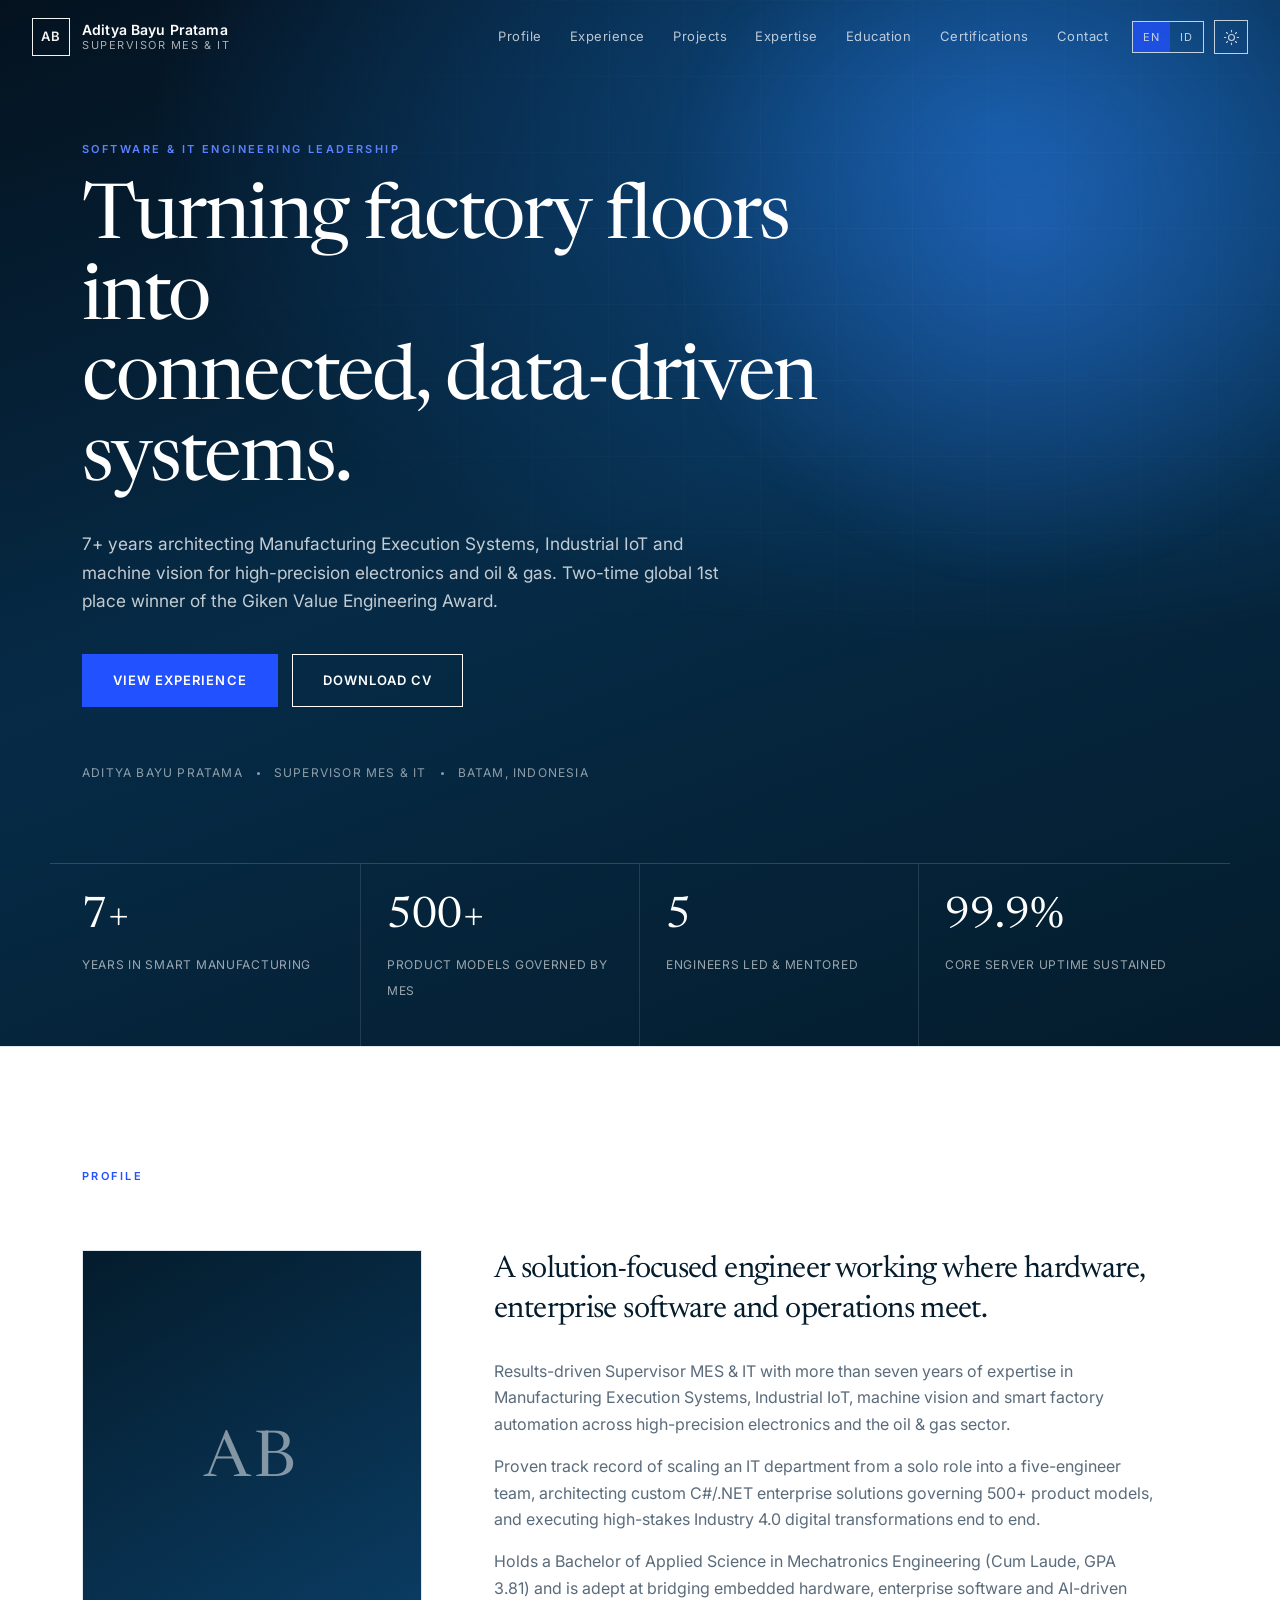
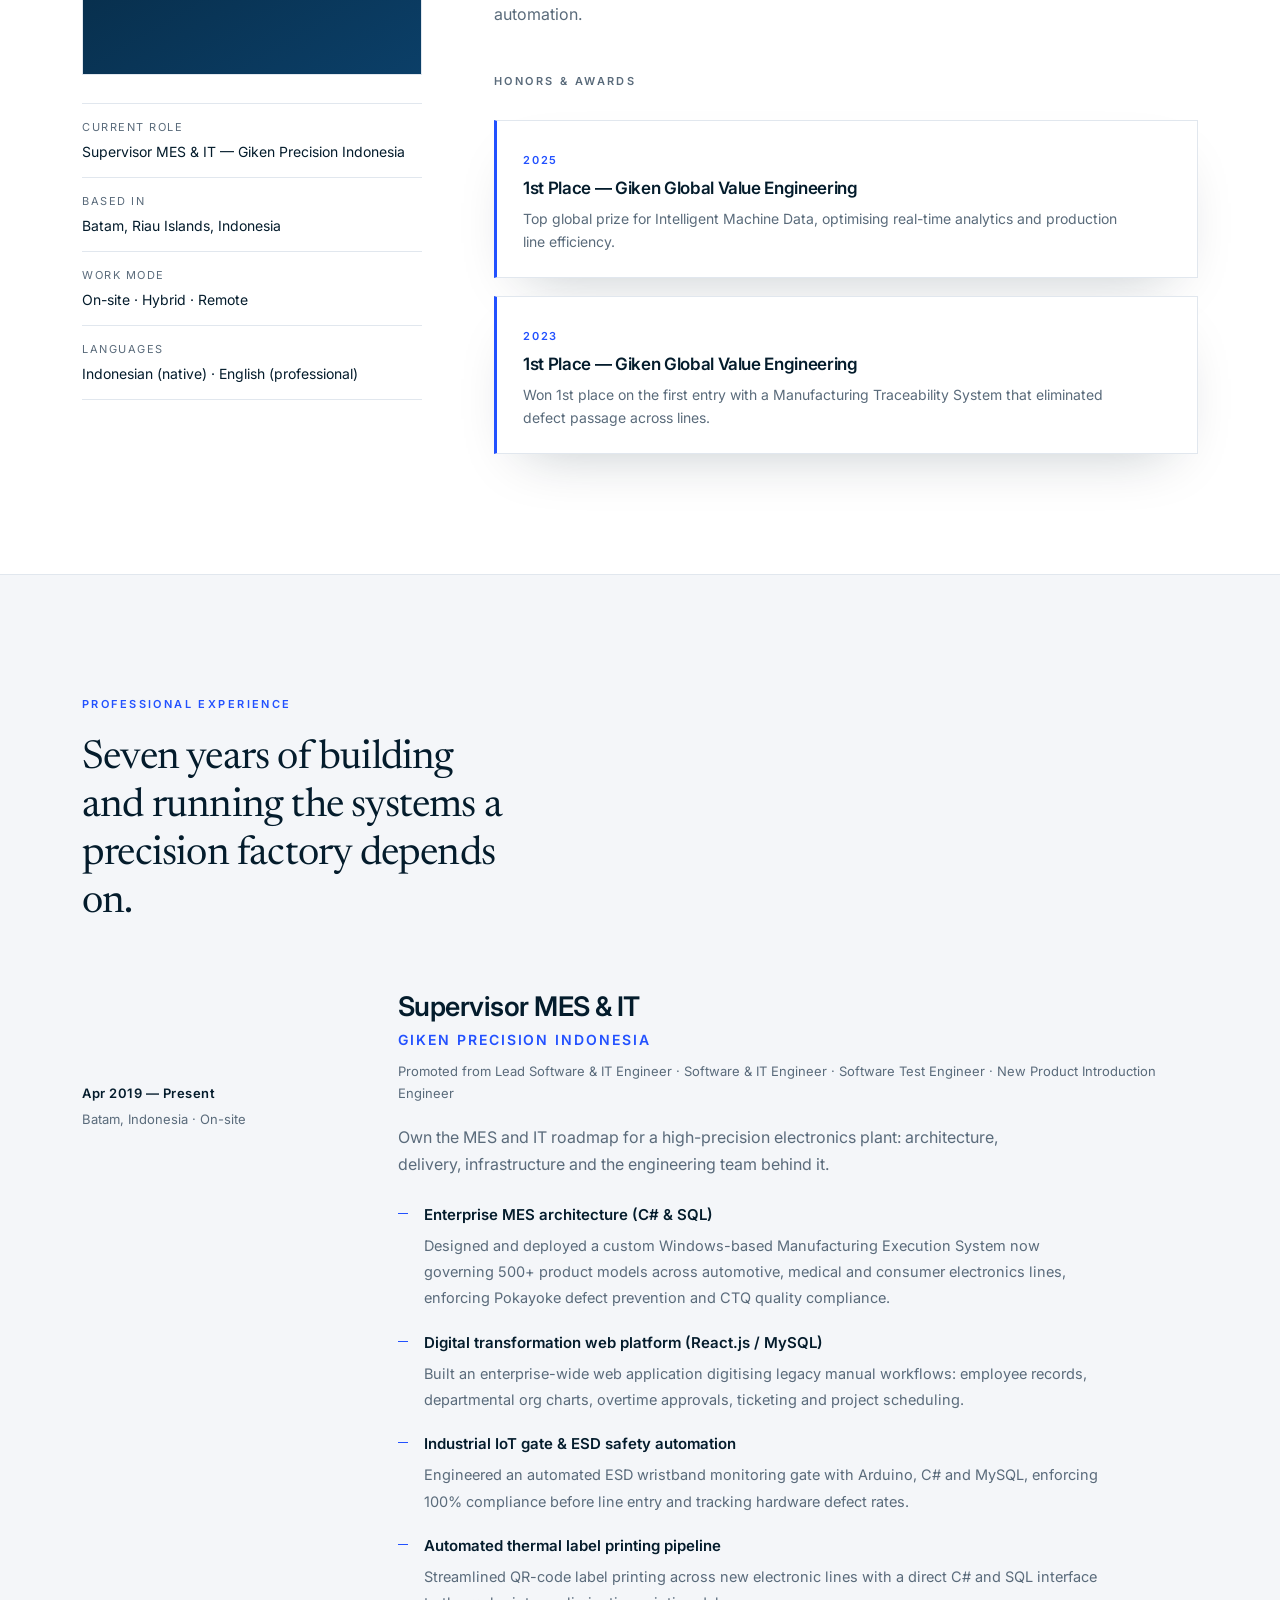
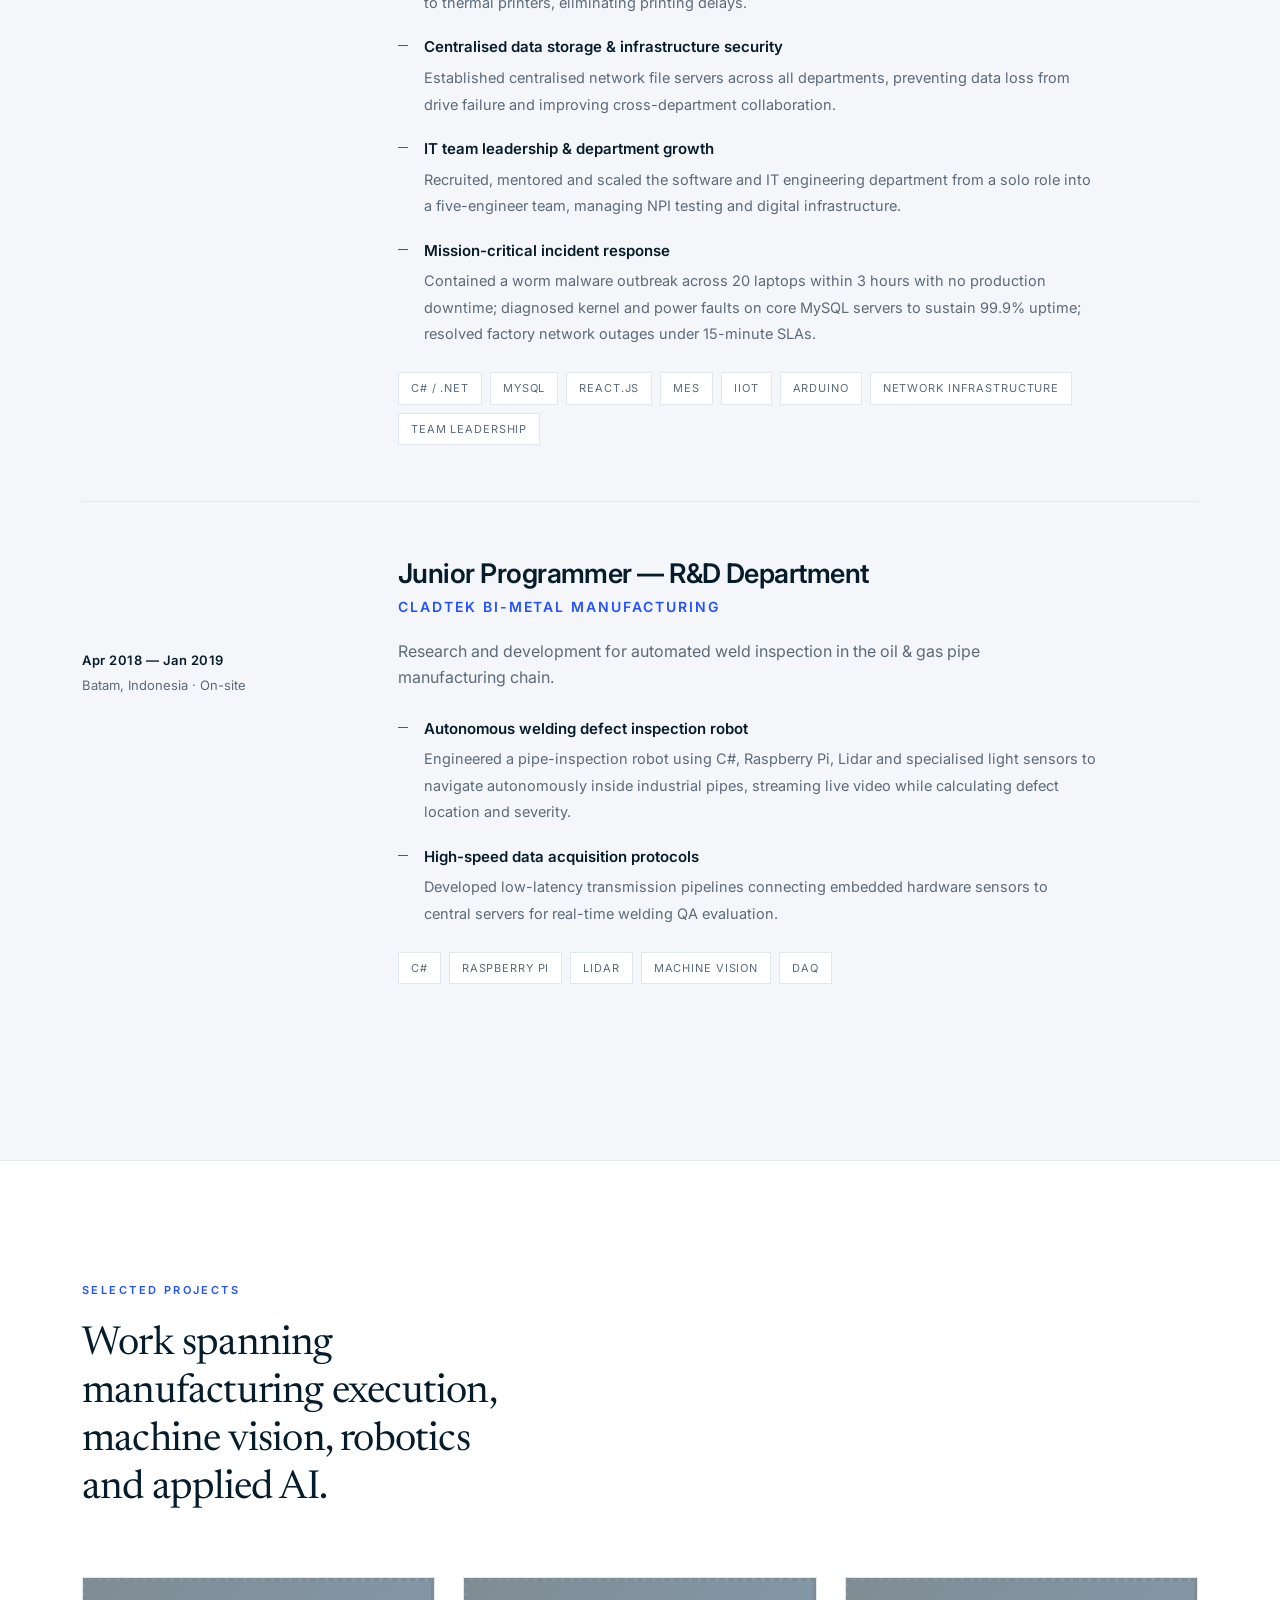
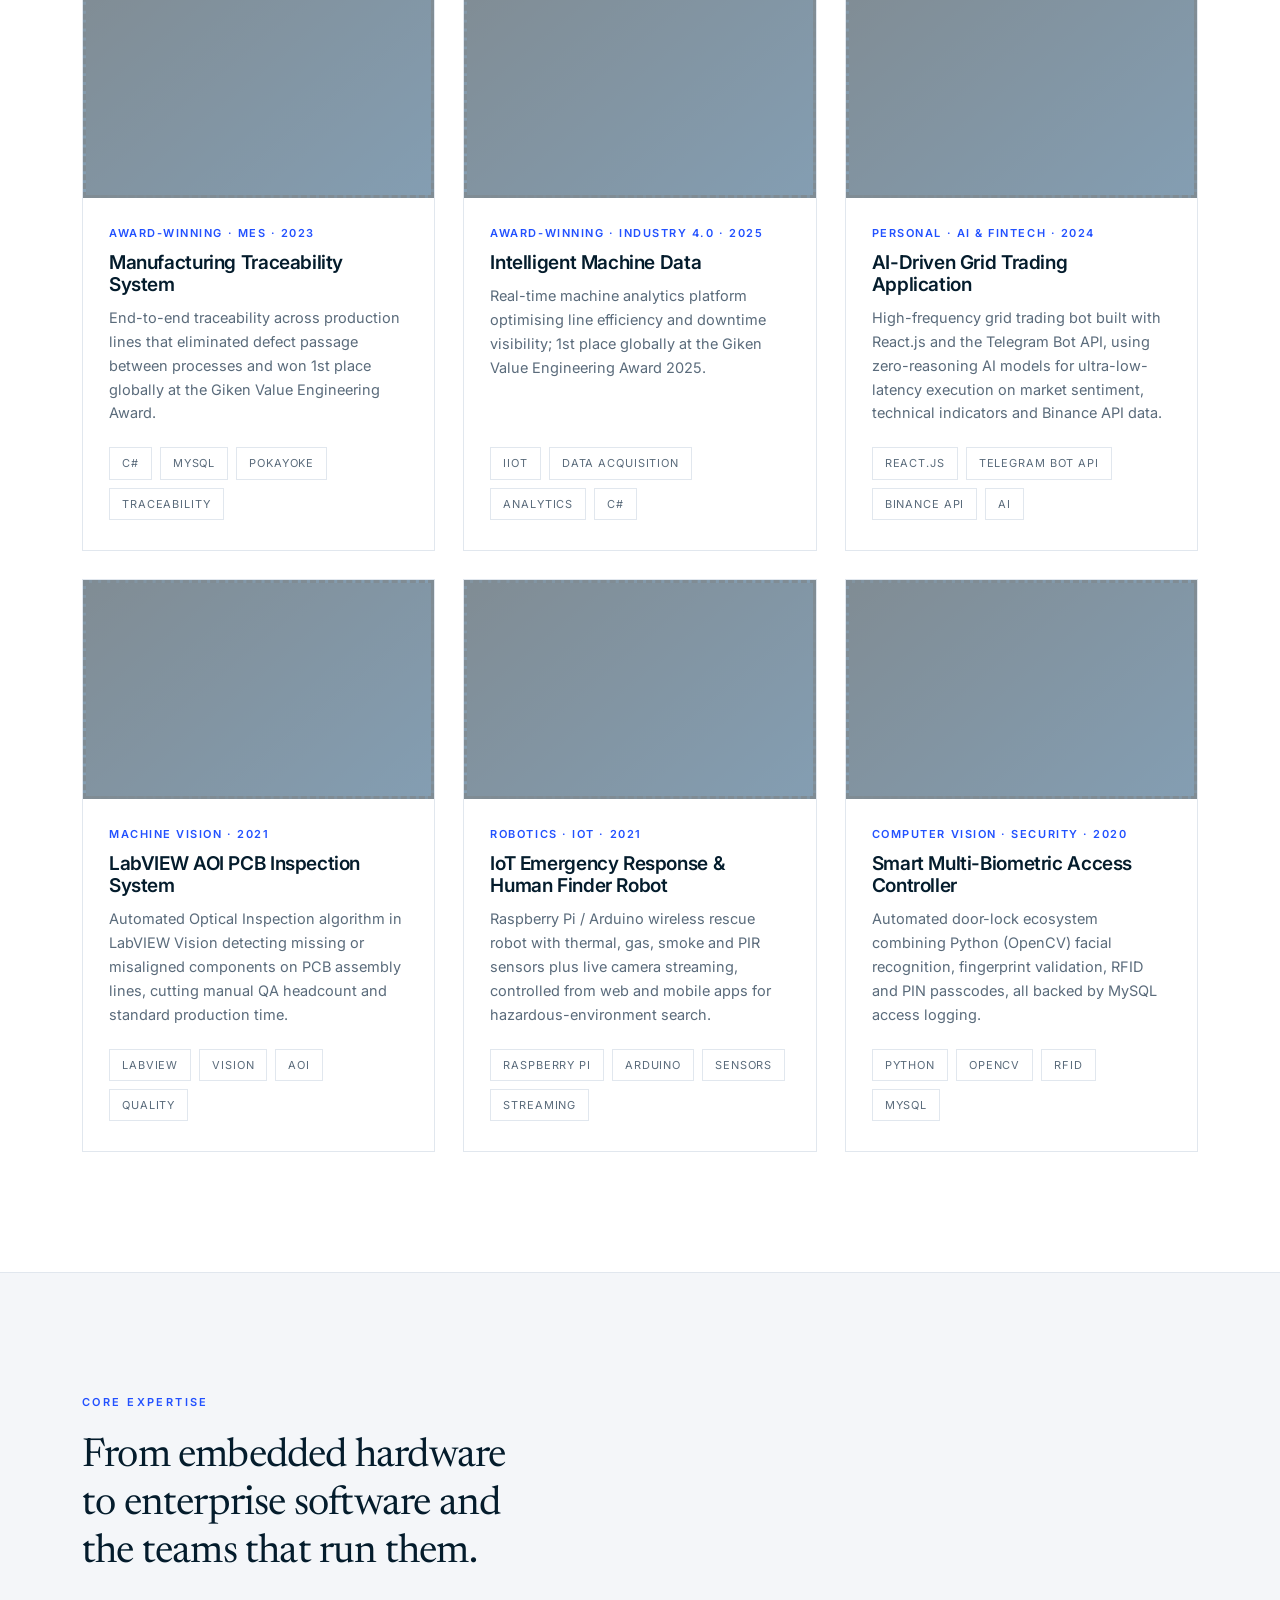
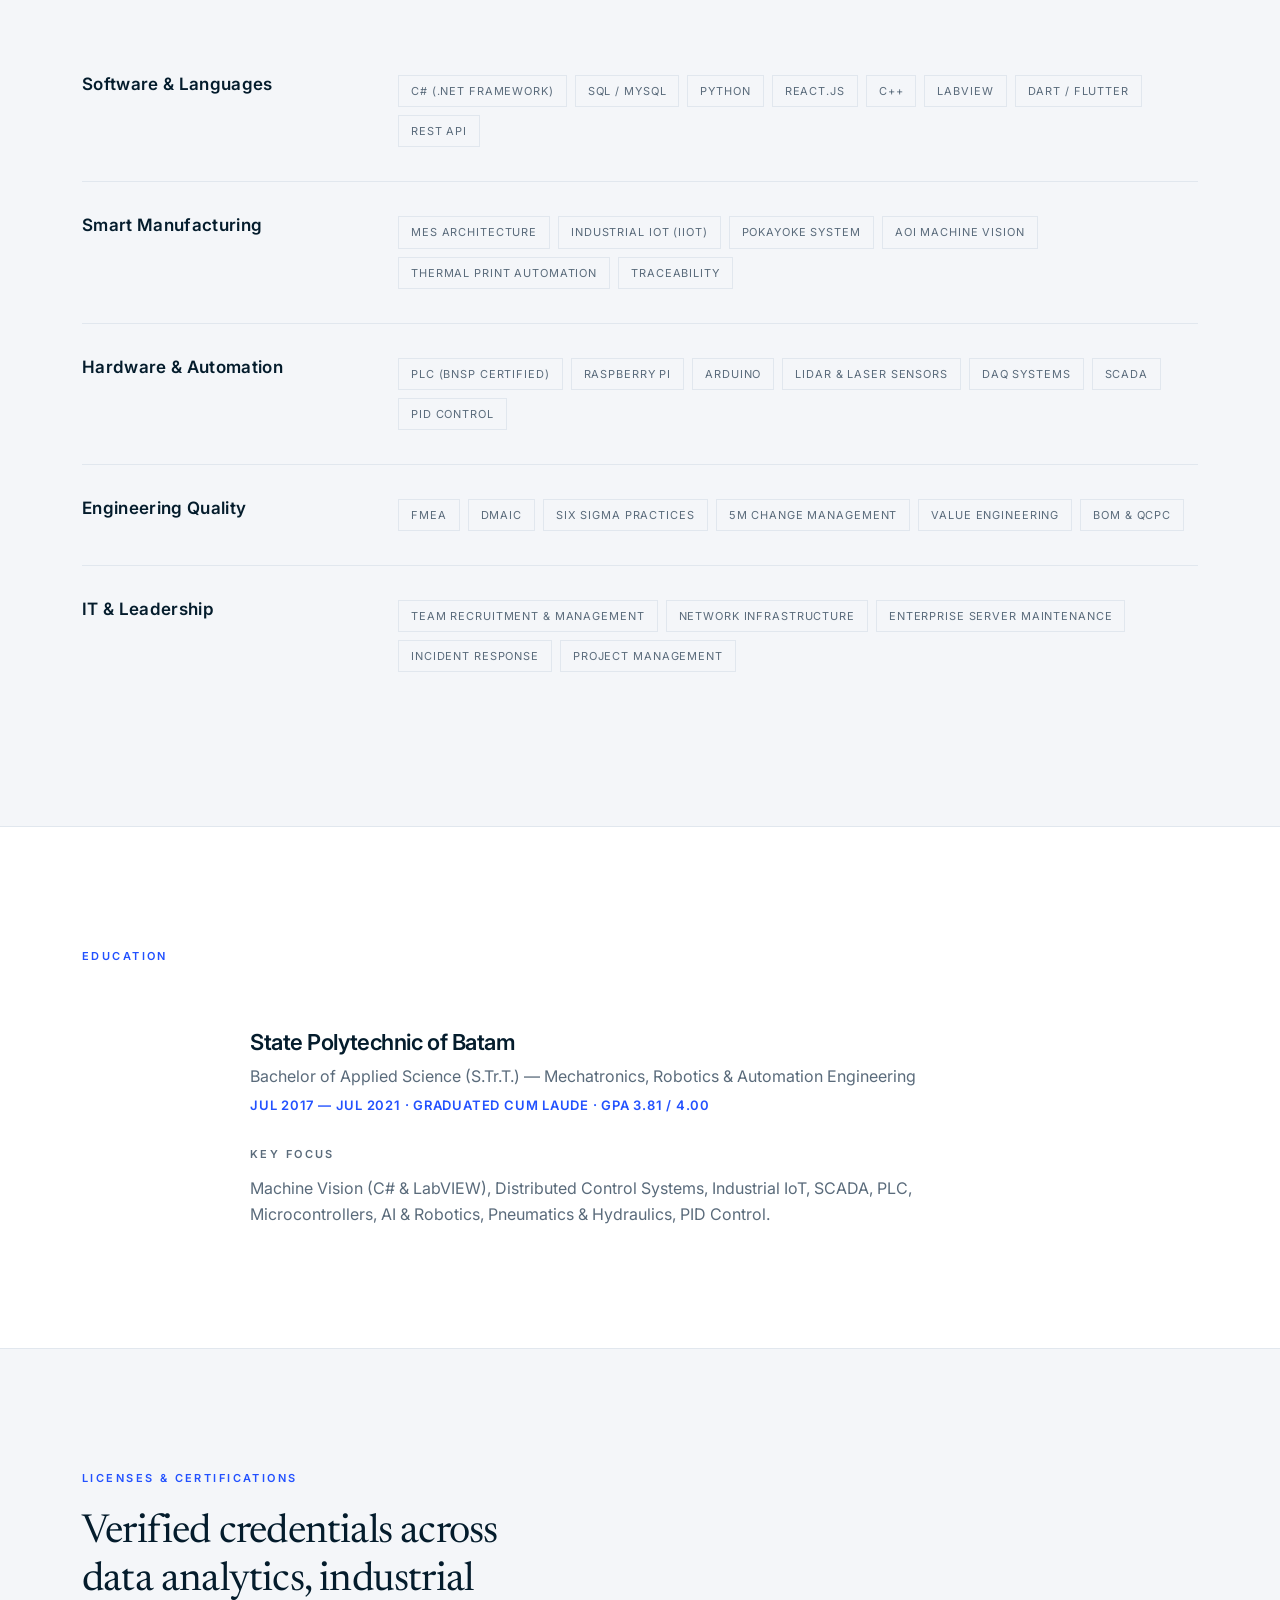
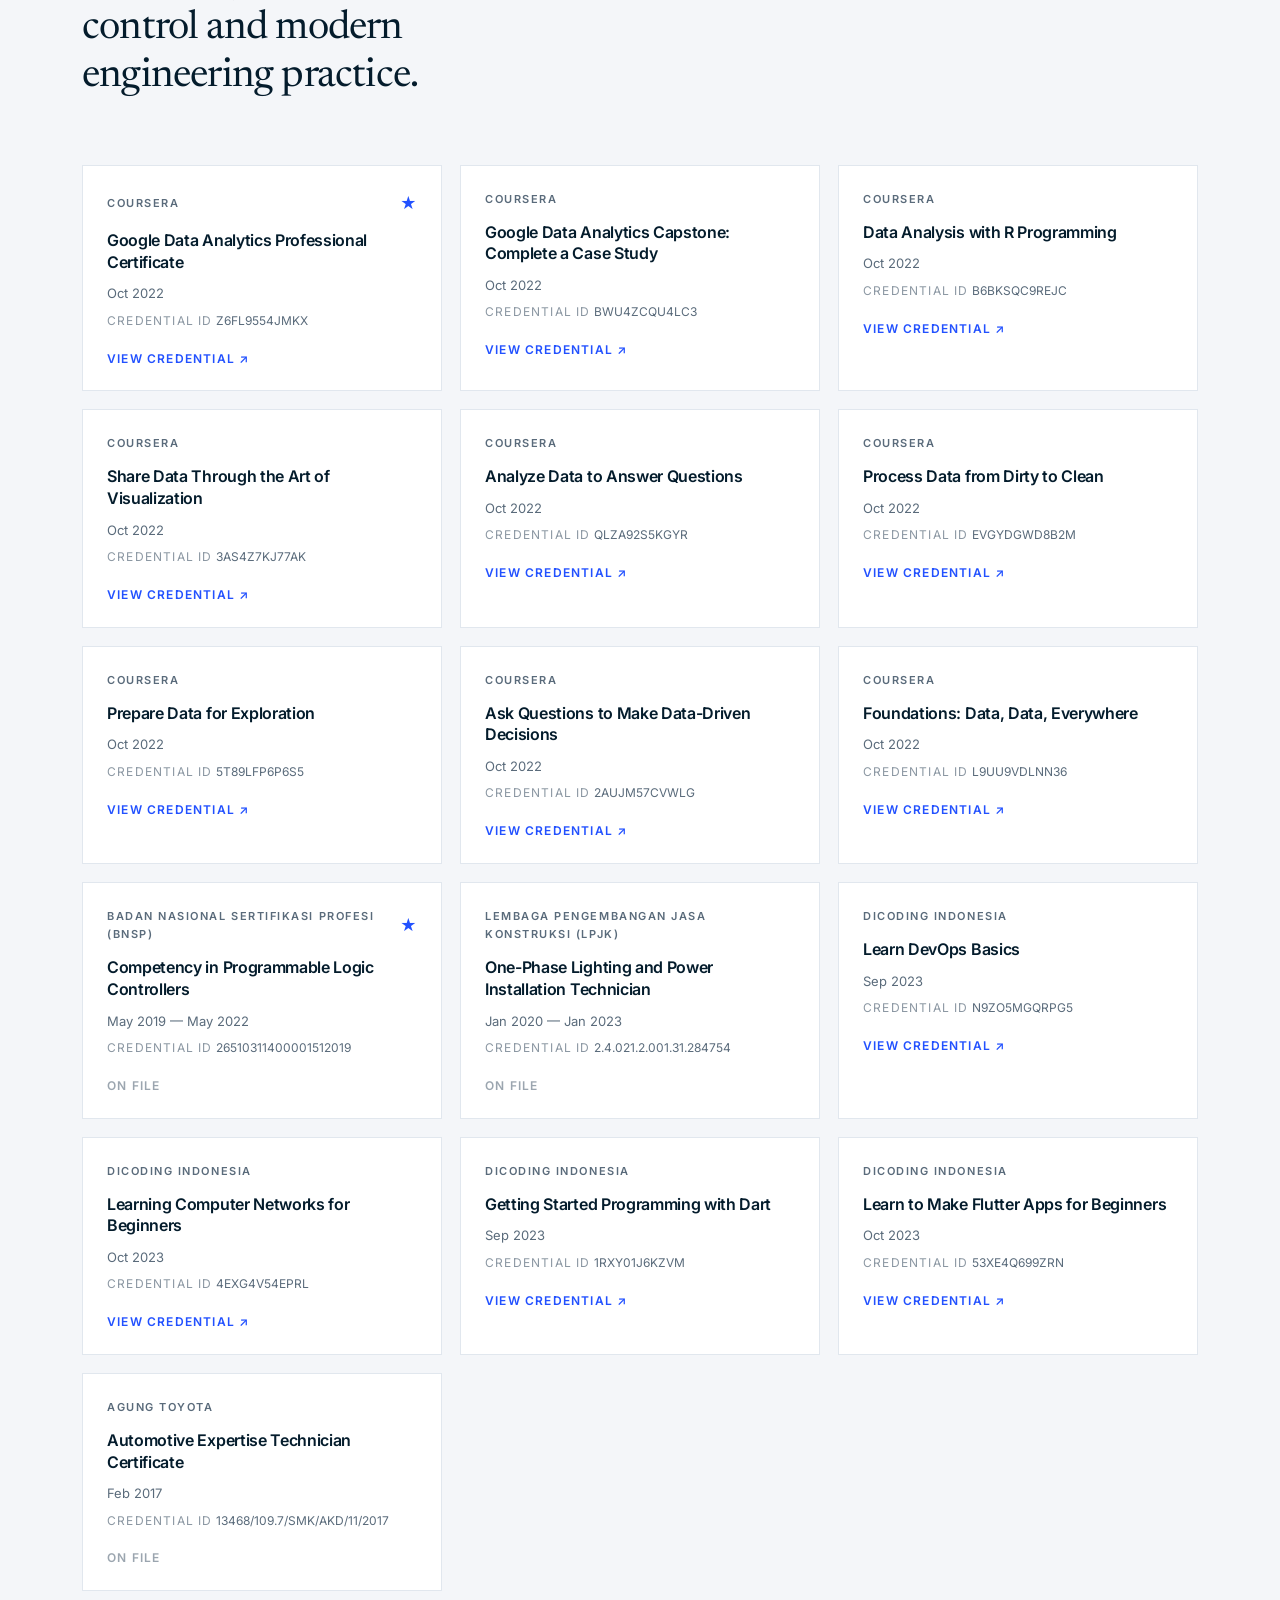
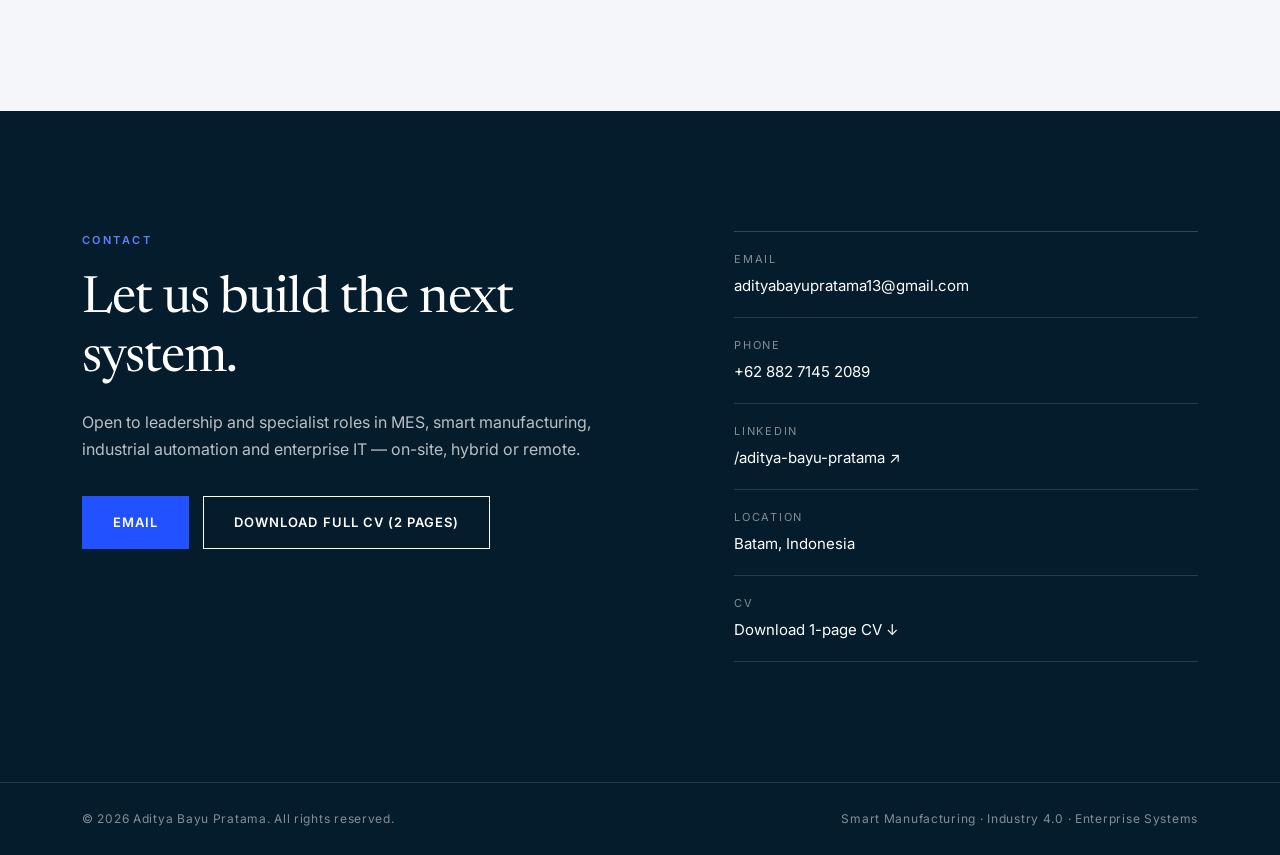
==== index.html @ 2b1ed3be "Add bilingual CV website Static site (no build step): index.html + styles.css + app.js, with all con" ====
<!doctype html>
<html lang="en" data-theme="light">
<head>
<meta charset="utf-8">
<meta name="viewport" content="width=device-width,initial-scale=1">
<title>Aditya Bayu Pratama — Supervisor MES &amp; IT</title>
<meta name="description" content="Aditya Bayu Pratama — Supervisor MES &amp; IT. Manufacturing Execution Systems, Industrial IoT, machine vision and smart factory automation. Batam, Indonesia.">
<meta property="og:title" content="Aditya Bayu Pratama — Supervisor MES &amp; IT">
<meta property="og:description" content="7+ years architecting MES, Industrial IoT and machine vision for high-precision manufacturing.">
<meta property="og:type" content="profile">
<link rel="preconnect" href="https://fonts.googleapis.com">
<link rel="preconnect" href="https://fonts.gstatic.com" crossorigin>
<link href="https://fonts.googleapis.com/css2?family=Inter:wght@400;500;600&family=Newsreader:opsz,wght@6..72,300;6..72,400&display=swap" rel="stylesheet">
<link rel="stylesheet" href="styles.css">
<script>
  // set theme before paint: saved choice, else OS preference
  document.documentElement.dataset.theme =
    localStorage.getItem("cv-theme") ||
    (matchMedia("(prefers-color-scheme: dark)").matches ? "dark" : "light");
</script>
</head>
<body>
  <header id="header"></header>
  <main id="main"></main>
  <script src="data.js"></script>
  <script src="app.js"></script>
</body>
</html>
---- styles.css ----
/* ============ tokens ============ */
:root{
  --navy:#041C2C;
  --navy-2:#062A42;
  --accent:#2251FF;
  --accent-soft:#5C82FF;

  --bg:#FFFFFF;
  --bg-alt:#F4F6F9;
  --surface:#FFFFFF;
  --text:#041C2C;
  --text-2:#5A6B7B;
  --line:#E1E7EE;
  --shadow:0 24px 60px -30px rgba(4,28,44,.28);
  --hero-text:#FFFFFF;

  --max:1180px;
  --sans:"Inter","Segoe UI",system-ui,-apple-system,sans-serif;
  --serif:"Newsreader",Georgia,"Times New Roman",serif;
}
:root[data-theme="dark"]{
  --bg:#04121C;
  --bg-alt:#071A28;
  --surface:#08202F;
  --text:#E8EFF5;
  --text-2:#94A8B8;
  --line:#12303F;
  --shadow:0 24px 60px -30px rgba(0,0,0,.7);
  --accent:#5C82FF;
  --accent-soft:#89A5FF;
}

*{box-sizing:border-box}
html{scroll-behavior:smooth;scroll-padding-top:84px}
body{
  margin:0;background:var(--bg);color:var(--text);
  font-family:var(--sans);font-size:16px;line-height:1.65;
  -webkit-font-smoothing:antialiased;
  transition:background .4s ease,color .4s ease;
}
img{max-width:100%;display:block}
a{color:inherit;text-decoration:none}
h1,h2,h3,h4{margin:0;font-weight:600;letter-spacing:-.02em;line-height:1.15}
p{margin:0 0 1em}
.wrap{width:100%;max-width:var(--max);margin:0 auto;padding:0 32px}

/* ============ header ============ */
#header{
  position:fixed;inset:0 0 auto 0;z-index:50;
  display:flex;align-items:center;gap:24px;
  padding:18px 32px;
  transition:background .35s ease,box-shadow .35s ease,padding .35s ease,border-color .35s;
  border-bottom:1px solid transparent;color:#fff;
}
#header.scrolled{
  background:color-mix(in srgb,var(--bg) 88%,transparent);
  backdrop-filter:blur(14px);border-bottom-color:var(--line);
  padding:12px 32px;color:var(--text);
}
.brand{display:flex;align-items:center;gap:12px;margin-right:auto}
.brand-mark{
  width:38px;height:38px;display:grid;place-items:center;flex:0 0 auto;
  border:1px solid currentColor;font-size:13px;letter-spacing:.08em;font-weight:600;opacity:.95;
}
.brand-text{display:flex;flex-direction:column;line-height:1.25}
.brand-text strong{font-size:14px;font-weight:600;letter-spacing:.01em}
.brand-text em{font-style:normal;font-size:11px;letter-spacing:.14em;text-transform:uppercase;opacity:.65}
.nav{display:flex;gap:28px}
.nav-link{
  font-size:13px;letter-spacing:.04em;opacity:.72;position:relative;padding:4px 0;
  transition:opacity .25s;
}
.nav-link:hover{opacity:1}
.nav-link::after{
  content:"";position:absolute;left:0;bottom:0;height:1px;width:0;background:currentColor;transition:width .3s ease;
}
.nav-link.active{opacity:1}
.nav-link.active::after{width:100%}
.header-actions{display:flex;align-items:center;gap:10px}
.lang-switch{display:flex;border:1px solid currentColor;opacity:.75}
.lang-switch button{
  background:none;border:0;color:inherit;font:inherit;font-size:11px;letter-spacing:.08em;
  padding:6px 10px;cursor:pointer;transition:background .25s,color .25s;
}
.lang-switch button.on{background:var(--accent);color:#fff}
.icon-btn{
  width:34px;height:34px;display:grid;place-items:center;cursor:pointer;
  background:none;border:1px solid currentColor;color:inherit;opacity:.75;transition:opacity .25s;
}
.icon-btn:hover{opacity:1}
.icon-btn svg{width:17px;height:17px;fill:none}
.i-moon{display:none}
:root[data-theme="dark"] .i-sun{display:none}
:root[data-theme="dark"] .i-moon{display:block}
.menu-btn{display:none}

/* ============ hero ============ */
.hero{position:relative;min-height:100svh;display:flex;flex-direction:column;justify-content:center;
  padding:140px 0 0;color:var(--hero-text);overflow:hidden}
.hero-bg{position:absolute;inset:0;background:
  radial-gradient(120% 90% at 78% 12%,#0E4C87 0%,rgba(14,76,135,0) 55%),
  linear-gradient(160deg,#04121F 0%,#062B47 48%,#041C2C 100%);}
.hero-grid{
  position:absolute;inset:0;opacity:.22;
  background-image:linear-gradient(rgba(255,255,255,.14) 1px,transparent 1px),
                   linear-gradient(90deg,rgba(255,255,255,.14) 1px,transparent 1px);
  background-size:76px 76px;
  mask-image:radial-gradient(80% 65% at 70% 25%,#000 0%,transparent 75%);
}
.hero-glow{
  position:absolute;right:-12%;top:-18%;width:820px;height:820px;border-radius:50%;
  background:radial-gradient(circle,rgba(52,130,246,.42) 0%,rgba(52,130,246,0) 62%);filter:blur(10px);
}
.hero-inner{position:relative;z-index:1}
.kicker{
  font-size:11px;letter-spacing:.22em;text-transform:uppercase;color:var(--accent);
  margin:0 0 22px;font-weight:600;
}
.kicker.light{color:var(--accent-soft)}
.kicker.sm{margin:28px 0 12px;color:var(--text-2)}
.hero-title{
  font-family:var(--serif);font-weight:400;letter-spacing:-.025em;
  font-size:clamp(38px,6.2vw,76px);line-height:1.06;max-width:16ch;margin:0 0 28px;
}
.hero-intro{max-width:60ch;font-size:clamp(15px,1.35vw,18px);color:rgba(255,255,255,.76);margin-bottom:38px}
.hero-cta{display:flex;flex-wrap:wrap;gap:14px}
.btn{
  display:inline-flex;align-items:center;gap:10px;padding:15px 30px;
  font-size:13px;letter-spacing:.08em;text-transform:uppercase;font-weight:600;
  border:1px solid transparent;transition:transform .25s ease,background .25s,color .25s,border-color .25s;
}
.btn:hover{transform:translateY(-2px)}
.btn-primary{background:var(--accent);color:#fff}
.btn-primary:hover{background:#173FD6}
.btn-ghost{border-color:currentColor;color:inherit}
.btn-ghost:hover{background:currentColor;color:var(--navy)}
.hero-meta{
  display:flex;align-items:center;gap:14px;flex-wrap:wrap;
  margin-top:56px;font-size:12px;letter-spacing:.1em;text-transform:uppercase;color:rgba(255,255,255,.55);
}
.dot{width:3px;height:3px;background:currentColor;border-radius:50%;display:inline-block}
.metrics{
  position:relative;z-index:1;display:grid;grid-template-columns:repeat(4,1fr);
  border-top:1px solid rgba(255,255,255,.16);margin-top:80px;
}
.metric{padding:32px 26px 44px;border-right:1px solid rgba(255,255,255,.12)}
.metric:first-child{padding-left:0}
.metric:last-child{border-right:0}
.metric-val{display:block;font-family:var(--serif);font-size:clamp(30px,3.4vw,44px);line-height:1;margin-bottom:10px}
.metric-lab{font-size:12px;letter-spacing:.06em;color:rgba(255,255,255,.6);text-transform:uppercase}

/* ============ sections ============ */
.section{padding:120px 0;border-top:1px solid var(--line)}
.section.alt{background:var(--bg-alt)}
.section-head{margin-bottom:64px;max-width:44ch}
.section-title{
  font-family:var(--serif);font-weight:400;font-size:clamp(26px,3.2vw,40px);line-height:1.2;
}
.lead{
  font-family:var(--serif);font-weight:400;font-size:clamp(22px,2.6vw,31px);line-height:1.3;margin-bottom:28px;
}

/* reveal */
.reveal{opacity:0;transform:translateY(22px);transition:opacity .8s cubic-bezier(.2,.6,.2,1),transform .8s cubic-bezier(.2,.6,.2,1)}
.reveal.in{opacity:1;transform:none}
@media (prefers-reduced-motion:reduce){.reveal{opacity:1;transform:none;transition:none}}

/* ============ profile ============ */
.profile-grid{display:grid;grid-template-columns:340px 1fr;gap:72px;align-items:start}
.photo{aspect-ratio:4/5;background:var(--bg-alt);border:1px solid var(--line);overflow:hidden}
.photo img{width:100%;height:100%;object-fit:cover;filter:grayscale(.15)}
.facts{margin:28px 0 0;padding:0;border-top:1px solid var(--line)}
.fact{padding:14px 0;border-bottom:1px solid var(--line)}
.fact dt{font-size:11px;letter-spacing:.14em;text-transform:uppercase;color:var(--text-2);margin-bottom:4px}
.fact dd{margin:0;font-size:14px}
.profile-body p{color:var(--text-2);max-width:66ch}
.awards{display:grid;gap:18px;margin-top:8px}
.award{
  position:relative;padding:24px 26px;background:var(--surface);border:1px solid var(--line);
  border-left:3px solid var(--accent);box-shadow:var(--shadow);
}
.award-year{font-size:11px;letter-spacing:.16em;color:var(--accent);font-weight:600}
.award h4{margin:8px 0 8px;font-size:17px}
.award p{margin:0;font-size:14px;color:var(--text-2)}

/* ============ experience ============ */
.exp-list{display:grid;gap:0}
.exp{display:grid;grid-template-columns:260px 1fr;gap:56px;padding:56px 0;border-top:1px solid var(--line)}
.exp:first-child{border-top:0;padding-top:0}
.logo{width:74px;height:74px;border:1px solid var(--line);background:var(--surface);display:grid;place-items:center;padding:10px;margin-bottom:18px}
.logo img{object-fit:contain;max-height:100%}
.exp-period{font-size:13px;letter-spacing:.04em;font-weight:600;margin:0 0 4px}
.exp-loc{font-size:13px;color:var(--text-2);margin:0}
.exp-main h3{font-size:clamp(20px,2.2vw,27px)}
.exp-company{margin:6px 0 0;font-size:14px;letter-spacing:.14em;text-transform:uppercase;color:var(--accent);font-weight:600}
.exp-sub{margin:10px 0 0;font-size:13px;color:var(--text-2)}
.exp-summary{margin:20px 0 26px;max-width:64ch;color:var(--text-2)}
.exp-bullets{list-style:none;margin:0;padding:0;display:grid;gap:20px}
.exp-bullets li{position:relative;padding-left:26px;max-width:70ch}
.exp-bullets li::before{
  content:"";position:absolute;left:0;top:10px;width:10px;height:1px;background:var(--accent);
}
.exp-bullets strong{display:block;font-weight:600;font-size:15px;margin-bottom:4px}
.exp-bullets span{font-size:14.5px;color:var(--text-2)}
.tags{display:flex;flex-wrap:wrap;gap:8px;margin-top:26px}
.tag{
  font-size:11px;letter-spacing:.08em;text-transform:uppercase;padding:6px 12px;
  border:1px solid var(--line);color:var(--text-2);background:var(--surface);
}
.gallery{display:grid;grid-template-columns:repeat(auto-fill,minmax(220px,1fr));gap:14px;margin-top:28px}
.gallery figure{margin:0;border:1px solid var(--line);overflow:hidden;background:var(--surface)}
.gallery img{width:100%;aspect-ratio:16/10;object-fit:cover;transition:transform .6s ease}
.gallery figure:hover img{transform:scale(1.04)}

/* ============ projects ============ */
.pgrid{display:grid;grid-template-columns:repeat(auto-fill,minmax(330px,1fr));gap:28px}
.pcard{
  position:relative;background:var(--surface);border:1px solid var(--line);display:flex;flex-direction:column;
  transition:transform .35s ease,box-shadow .35s ease,border-color .35s;
}
.pcard:hover{transform:translateY(-5px);box-shadow:var(--shadow);border-color:color-mix(in srgb,var(--accent) 40%,var(--line))}
.pcard-media{aspect-ratio:16/10;background:
  linear-gradient(140deg,var(--navy) 0%,#0B3F68 100%);overflow:hidden}
.pcard-media img{width:100%;height:100%;object-fit:cover}
.pcard-body{padding:26px 26px 30px;display:flex;flex-direction:column;flex:1}
.pcard-cat{font-size:11px;letter-spacing:.14em;text-transform:uppercase;color:var(--accent);margin:0 0 10px;font-weight:600}
.pcard h3{font-size:19px;margin-bottom:10px}
.pcard-desc{font-size:14.5px;color:var(--text-2);margin:0}
.pcard .tags{margin-top:auto;padding-top:22px}
.pcard-arrow{position:absolute;top:16px;right:18px;color:#fff;font-size:18px}

/* ============ skills ============ */
.skill-grid{display:grid;gap:0}
.skill-group{padding:34px 0;border-top:1px solid var(--line);display:grid;grid-template-columns:260px 1fr;gap:56px;align-items:start}
.skill-group:first-child{border-top:0}
.skill-group h3{font-size:17px;letter-spacing:.02em}
.skill-group .tags{margin:0}
.skill-group .tag{background:transparent}

/* ============ education ============ */
.edu{display:grid;grid-template-columns:120px 1fr;gap:48px;align-items:start}
.edu h3{font-size:22px}
.edu-degree{margin:8px 0 6px;color:var(--text-2)}
.edu-meta{font-size:13px;letter-spacing:.06em;text-transform:uppercase;color:var(--accent);font-weight:600}
.edu-focus{color:var(--text-2);max-width:70ch;margin:0}

/* ============ certifications ============ */
.cert-grid{display:grid;grid-template-columns:repeat(auto-fill,minmax(300px,1fr));gap:18px}
.cert{
  display:flex;flex-direction:column;padding:24px 24px 22px;background:var(--surface);
  border:1px solid var(--line);transition:transform .3s ease,box-shadow .3s ease,border-color .3s;
}
.cert.linked:hover{transform:translateY(-4px);box-shadow:var(--shadow);border-color:color-mix(in srgb,var(--accent) 45%,var(--line))}
.cert-top{display:flex;justify-content:space-between;align-items:center;margin-bottom:14px}
.cert-issuer{font-size:11px;letter-spacing:.14em;text-transform:uppercase;color:var(--text-2);font-weight:600}
.cert-star{color:var(--accent)}
.cert h3{font-size:16px;line-height:1.35;margin-bottom:10px}
.cert-date{font-size:13px;color:var(--text-2);margin:0 0 6px}
.cert-id{font-size:12px;color:var(--text-2);margin:0;word-break:break-all}
.cert-id span{letter-spacing:.1em;text-transform:uppercase;opacity:.7}
.cert-cta{margin:18px 0 0;font-size:12px;letter-spacing:.1em;text-transform:uppercase;font-weight:600;color:var(--accent)}
.cert:not(.linked) .cert-cta{color:var(--text-2);opacity:.6}

/* ============ contact ============ */
.contact{background:var(--navy);color:#fff;border-top:0}
:root[data-theme="dark"] .contact{background:#02101A}
.contact-grid{display:grid;grid-template-columns:1.25fr 1fr;gap:72px;align-items:start}
.contact-head{font-family:var(--serif);font-weight:400;font-size:clamp(30px,4vw,52px);margin-bottom:20px}
.contact-body{color:rgba(255,255,255,.72);max-width:52ch;margin-bottom:34px}
.contact .btn-ghost:hover{color:var(--navy);background:#fff}
.contact-list{margin:0;border-top:1px solid rgba(255,255,255,.18)}
.contact-list > div{padding:18px 0;border-bottom:1px solid rgba(255,255,255,.14)}
.contact-list dt{font-size:11px;letter-spacing:.16em;text-transform:uppercase;color:rgba(255,255,255,.5);margin-bottom:6px}
.contact-list dd{margin:0;font-size:15px}
.contact-list a:hover{color:var(--accent-soft)}
.footer{background:var(--navy);color:rgba(255,255,255,.5);padding:26px 0;border-top:1px solid rgba(255,255,255,.12)}
:root[data-theme="dark"] .footer{background:#02101A}
.footer-inner{display:flex;justify-content:space-between;gap:16px;flex-wrap:wrap;font-size:12px;letter-spacing:.06em}

/* ============ responsive ============ */
@media (max-width:960px){
  .nav{
    position:absolute;top:100%;right:0;left:0;flex-direction:column;gap:0;
    background:var(--bg);border-bottom:1px solid var(--line);padding:0 32px;
    max-height:0;overflow:hidden;transition:max-height .4s ease;color:var(--text);
  }
  .nav.open{max-height:420px;padding:12px 32px 20px}
  .nav-link{padding:12px 0;border-bottom:1px solid var(--line);opacity:1}
  .menu-btn{display:grid}
  .profile-grid,.exp,.skill-group,.contact-grid{grid-template-columns:1fr;gap:32px}
  .edu{grid-template-columns:1fr;gap:24px}
  .metrics{grid-template-columns:repeat(2,1fr)}
  .metric{padding:24px 20px 30px}
  .metric:nth-child(2n){border-right:0}
  .metric:nth-child(3){padding-left:0;border-top:1px solid rgba(255,255,255,.12)}
  .metric:nth-child(4){border-top:1px solid rgba(255,255,255,.12)}
  .section{padding:84px 0}
  .wrap{padding:0 22px}
  #header,#header.scrolled{padding:12px 22px}
  .brand-text em{display:none}
}
@media (max-width:520px){
  .metrics{grid-template-columns:1fr}
  .metric{border-right:0;border-top:1px solid rgba(255,255,255,.12);padding-left:0}
  .hero{padding-top:120px}
}
@media print{
  #header,.hero-cta,.menu-btn{display:none}
  .section{padding:24px 0;break-inside:avoid}
  .reveal{opacity:1;transform:none}
}

/* ---- missing-image states (keep the layout intact) ---- */
.img-wrap.empty{border-style:dashed;opacity:.5}
.gallery .img-wrap.empty{display:none}
.photo.empty{
  display:grid;place-items:center;opacity:1;border-style:solid;
  background:linear-gradient(150deg,var(--navy) 0%,#0B3F68 100%);
}
.photo.empty::after{
  content:attr(data-initials);font-family:var(--serif);font-size:64px;color:rgba(255,255,255,.5);letter-spacing:.06em;
}
.logo.empty{visibility:hidden}

/* ---- small screens: keep the brand on one line ---- */
.brand-text strong{white-space:nowrap}
@media (max-width:520px){ .brand-text{display:none} }
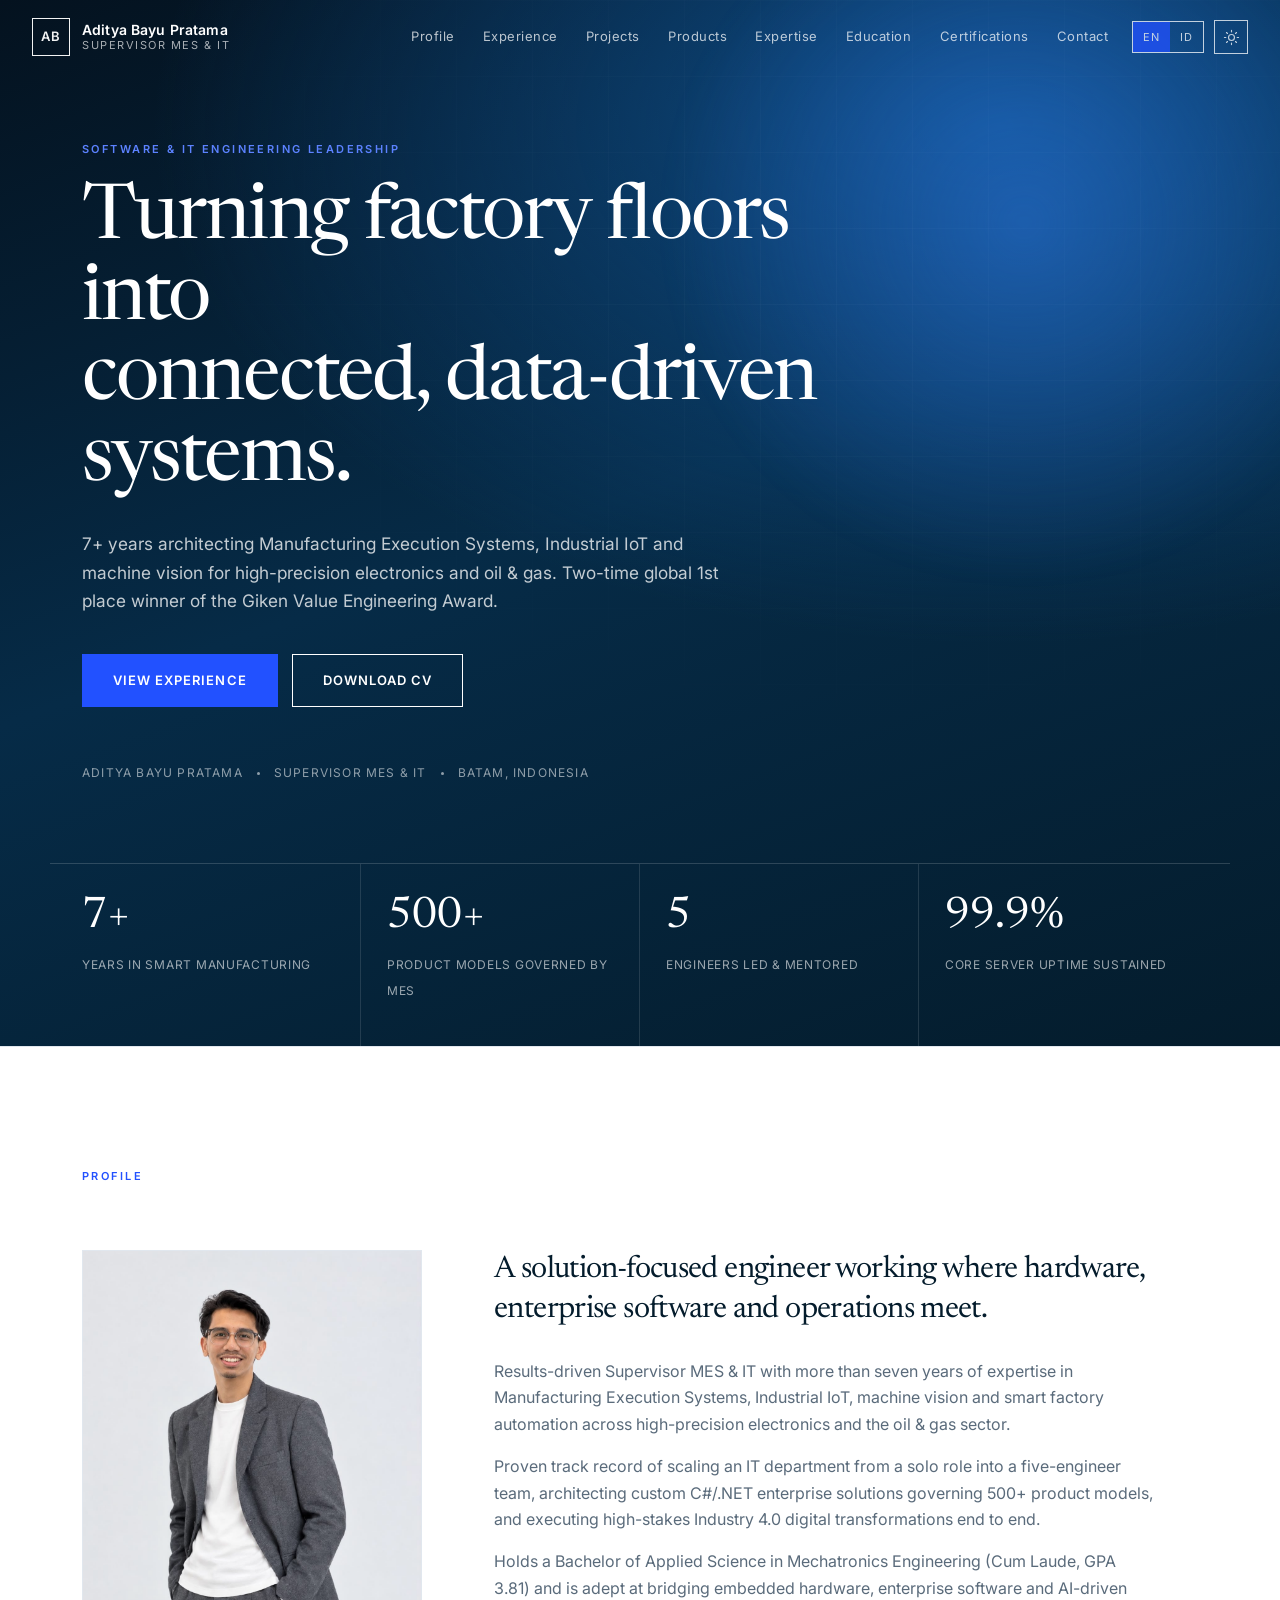
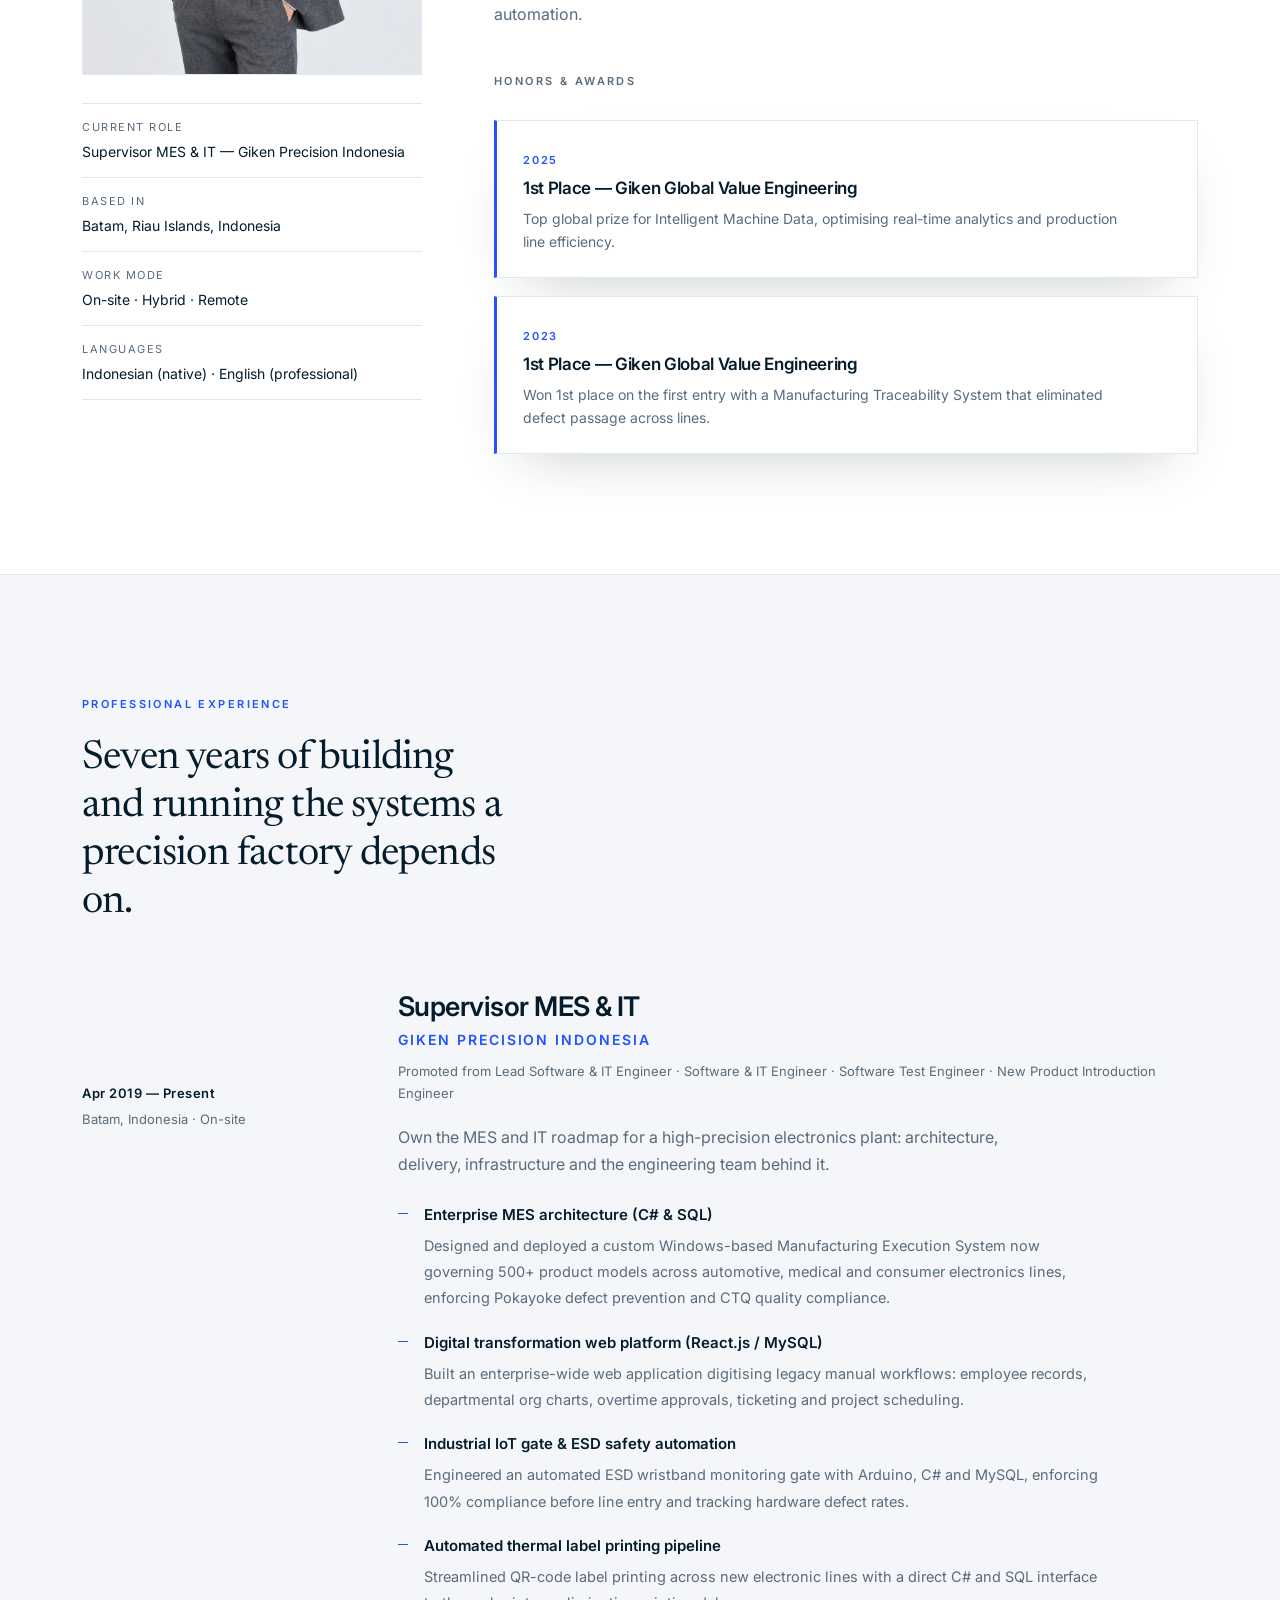
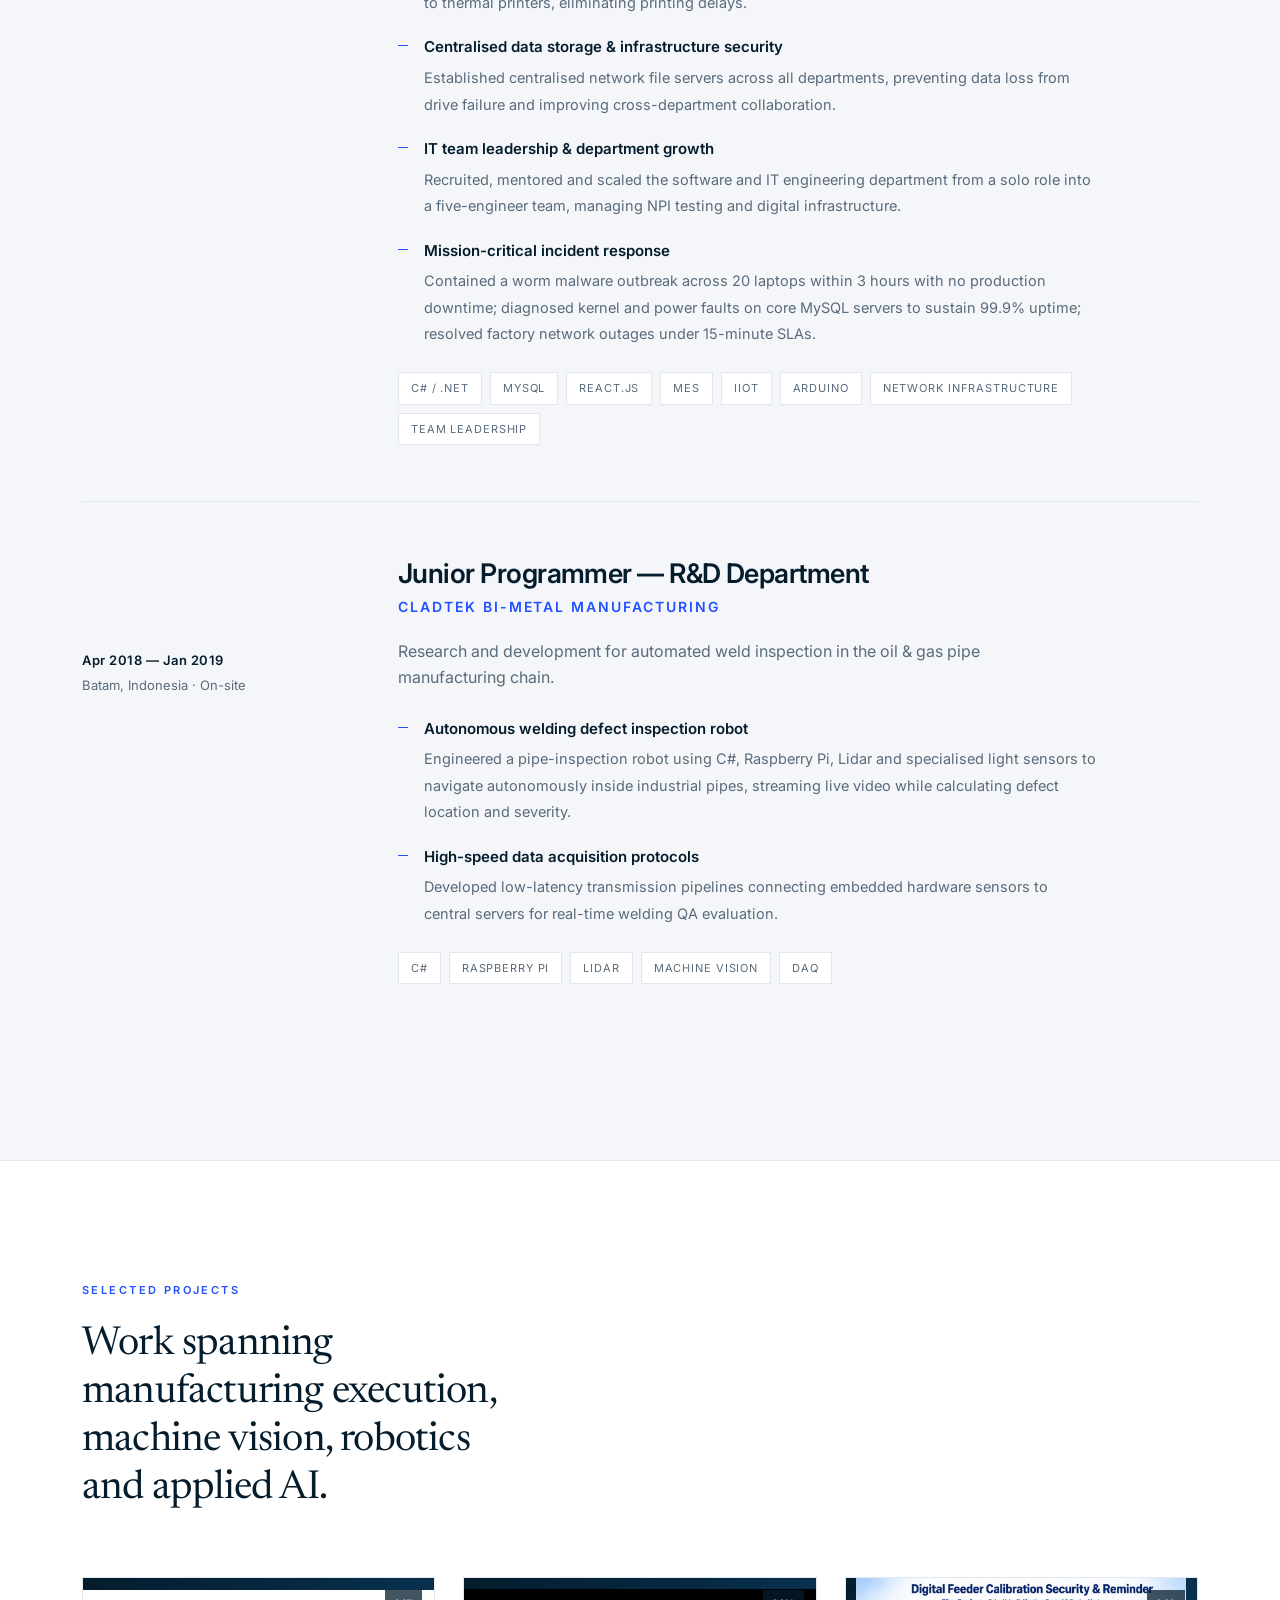
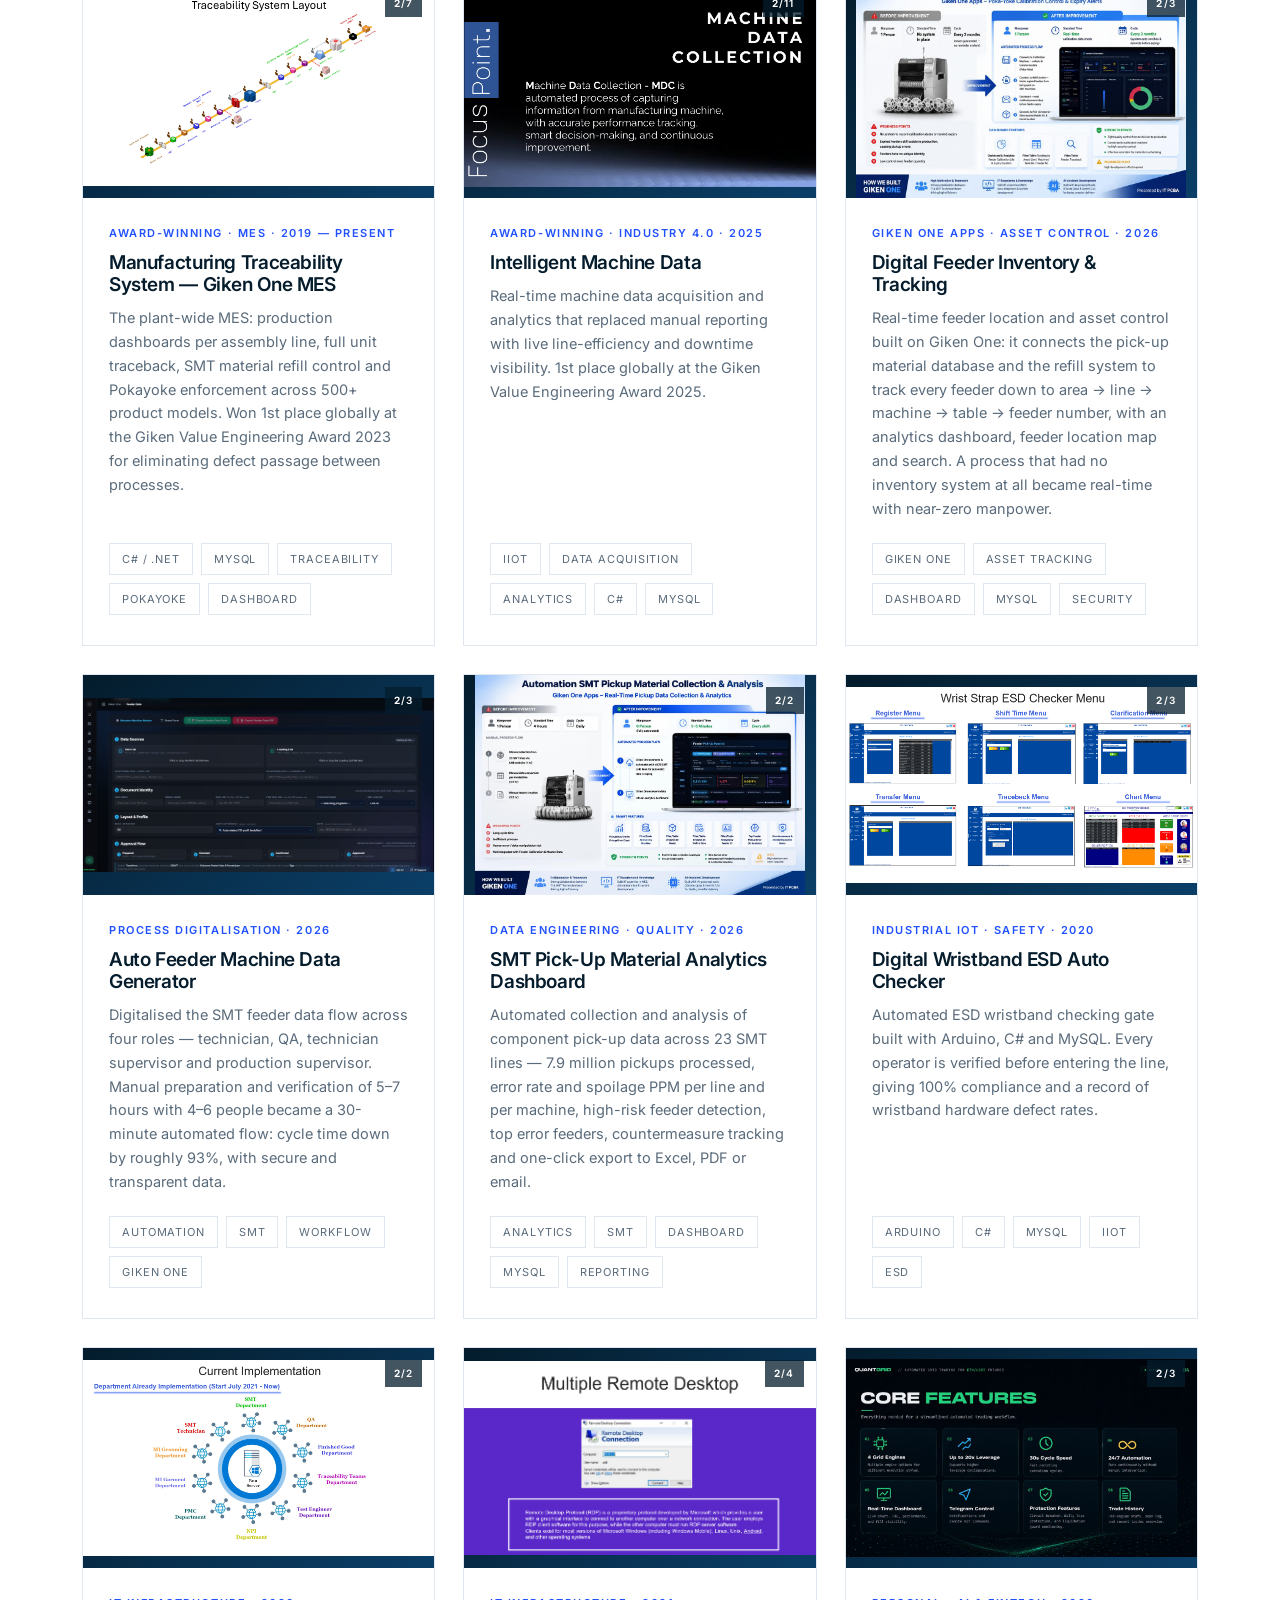
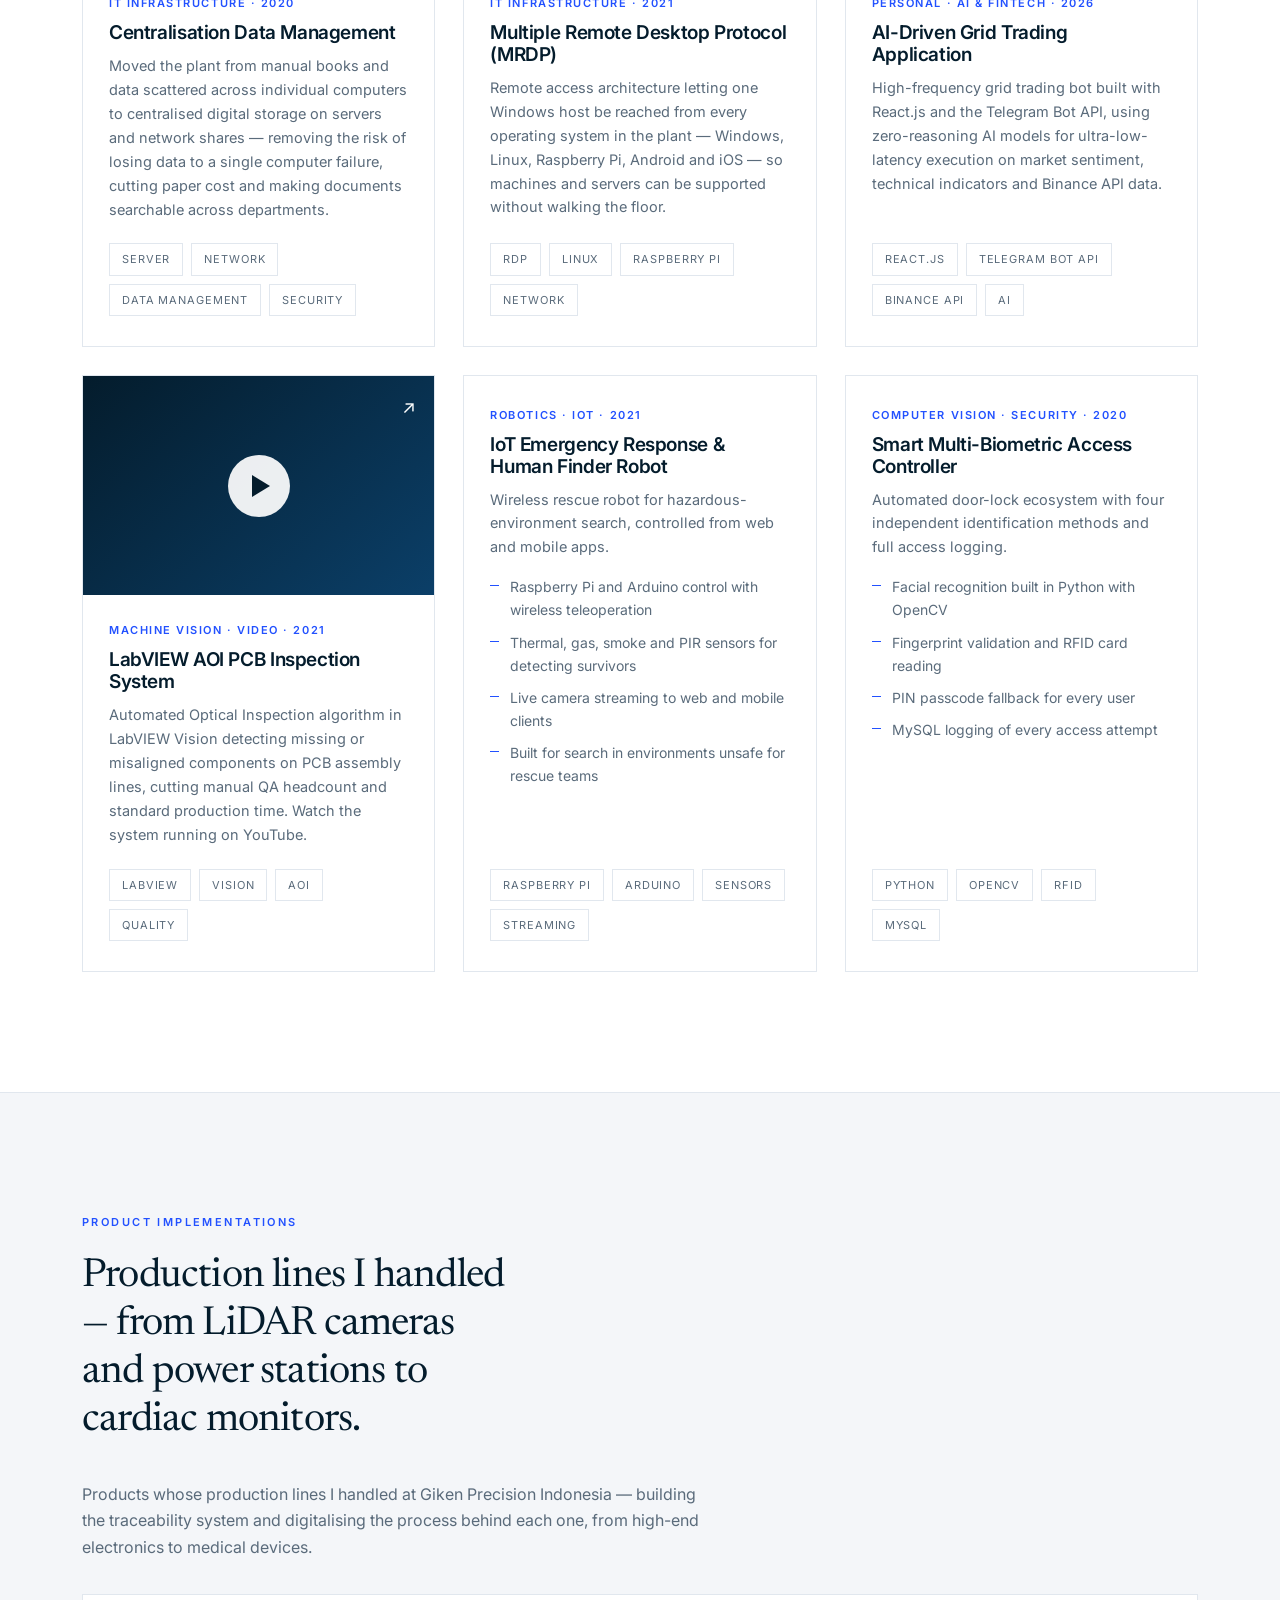
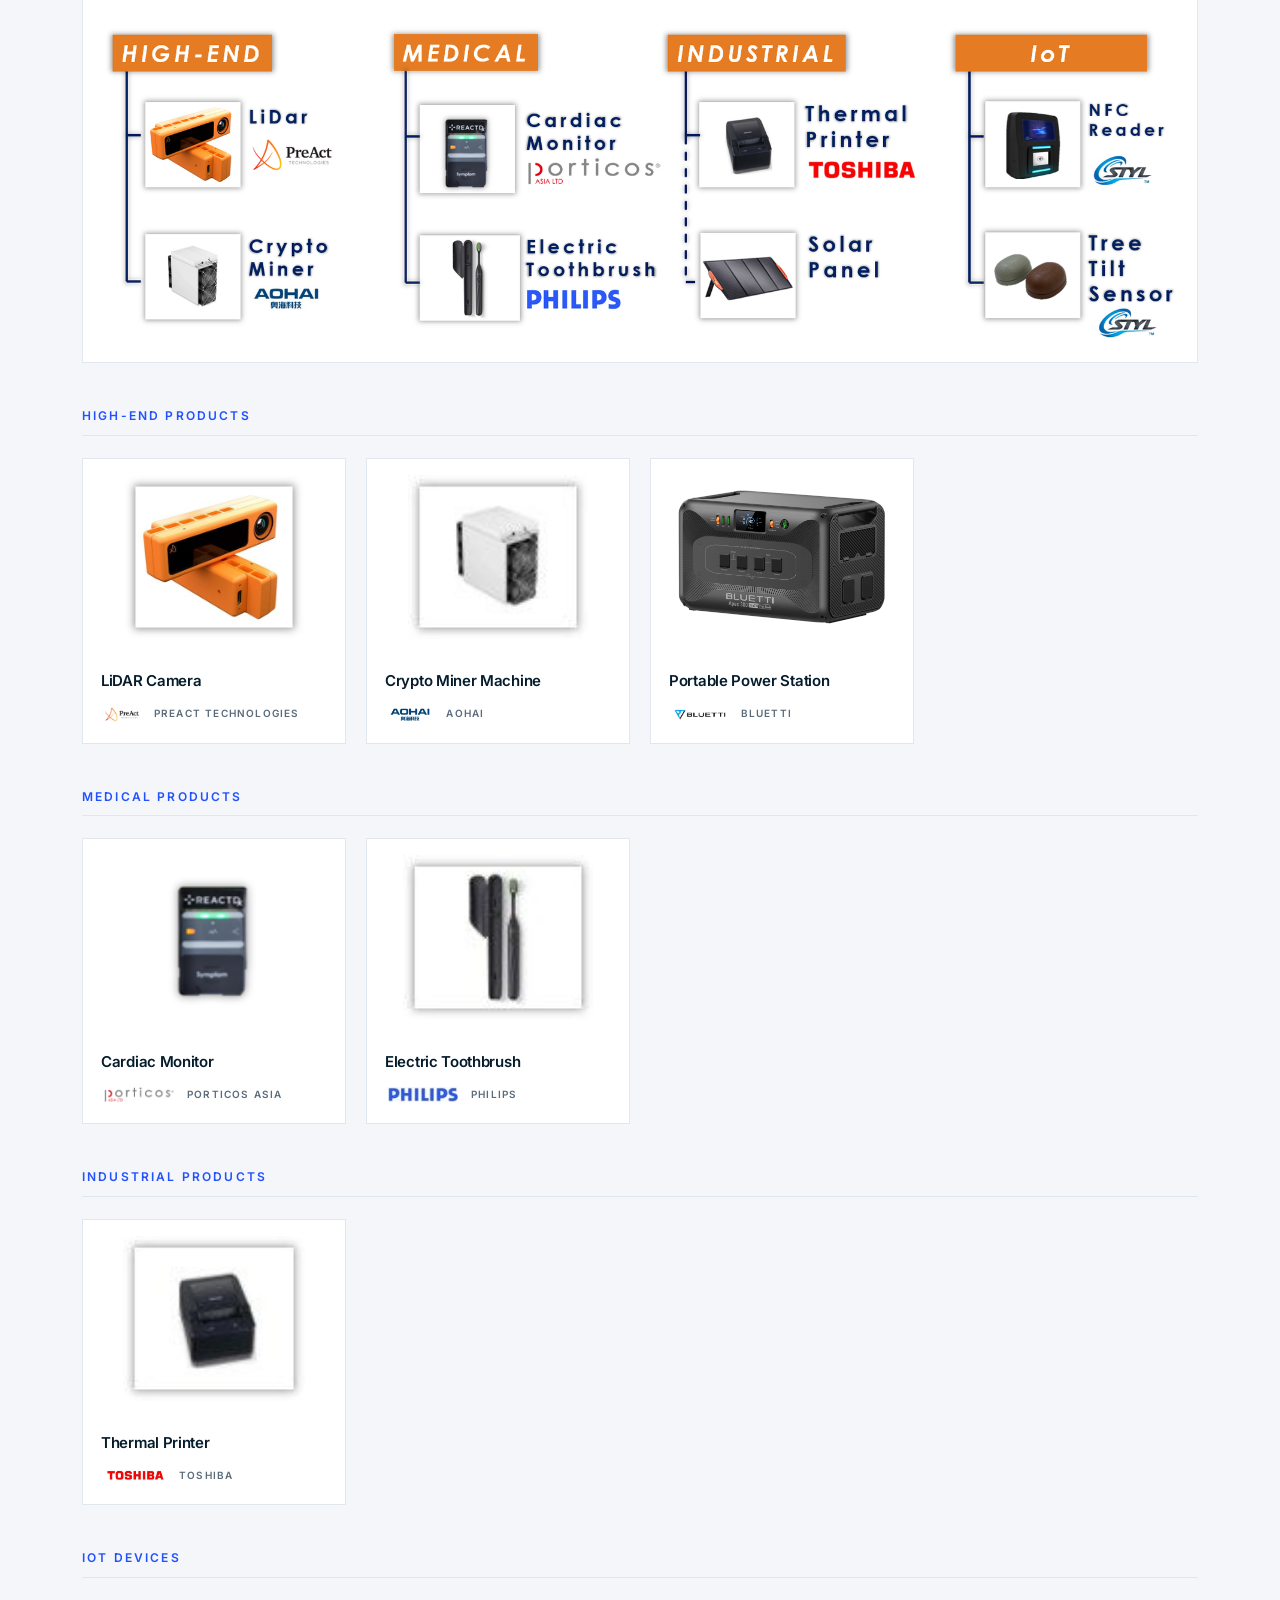
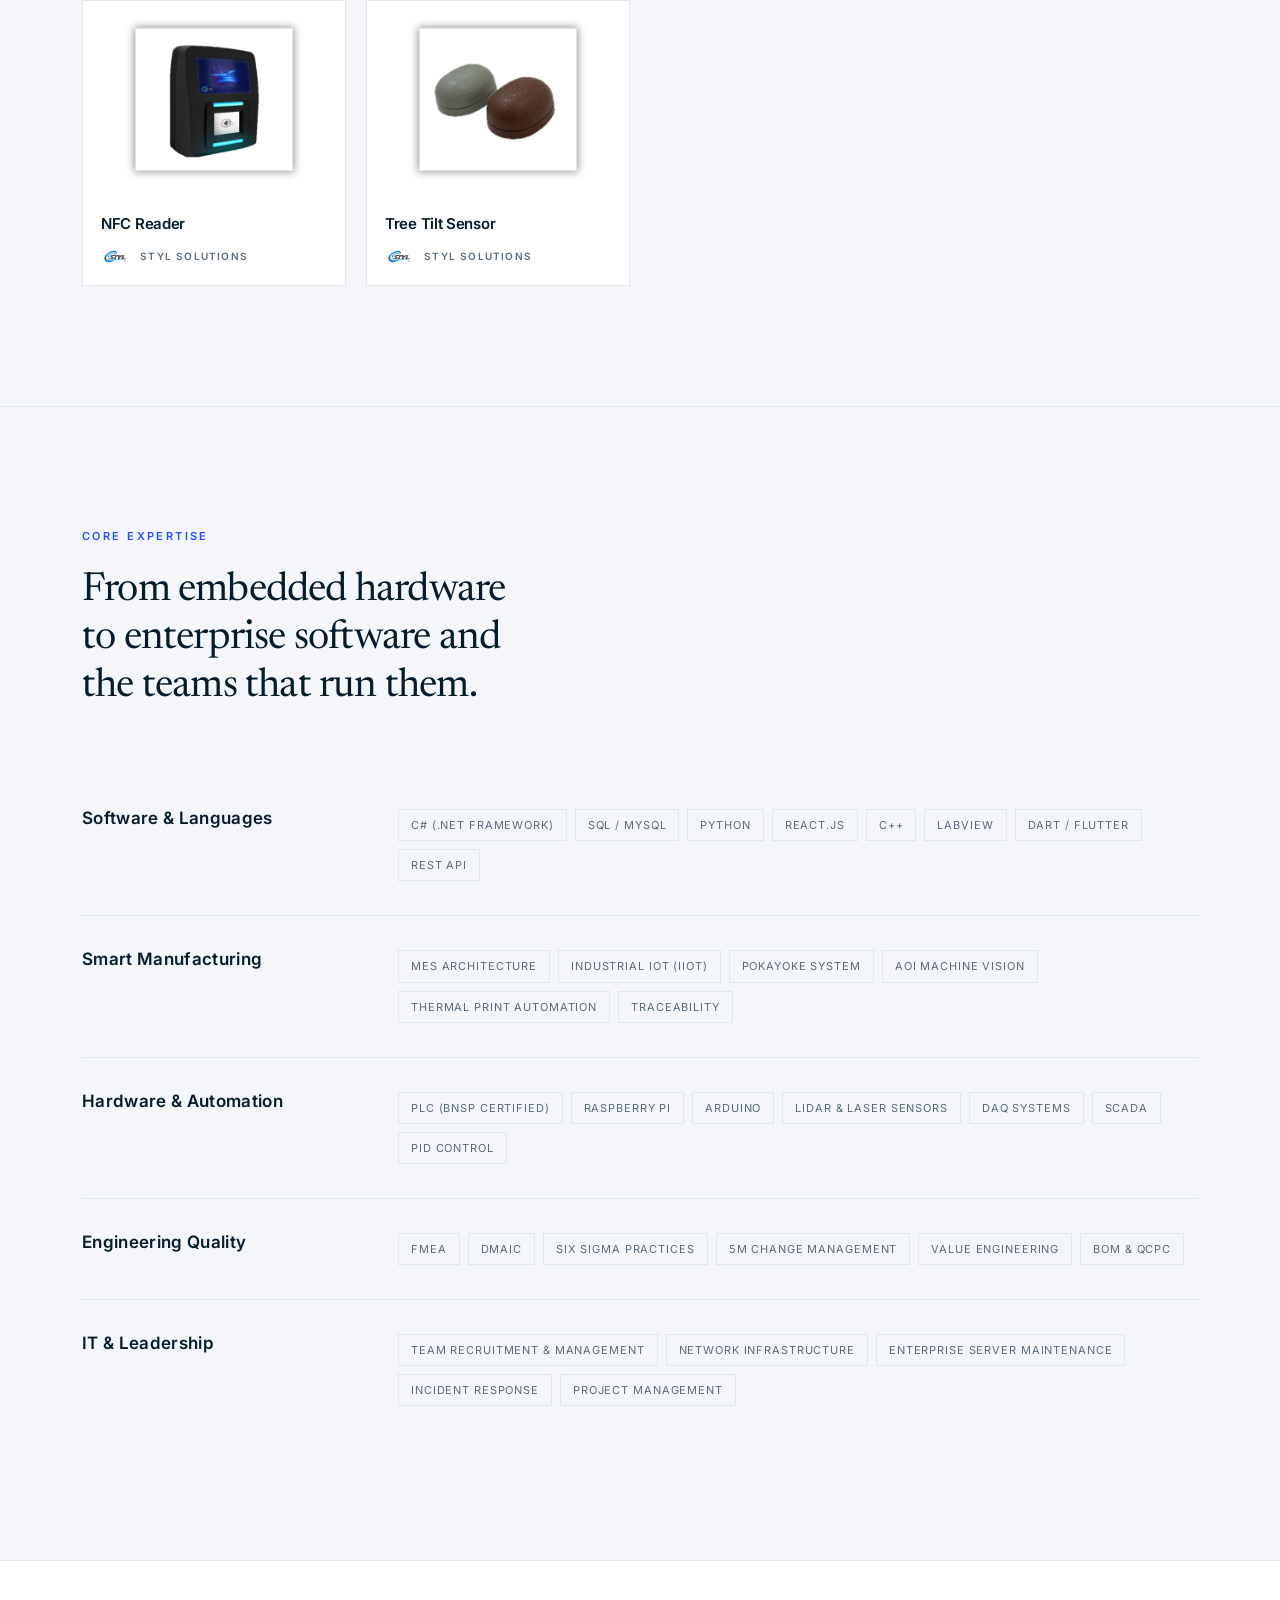
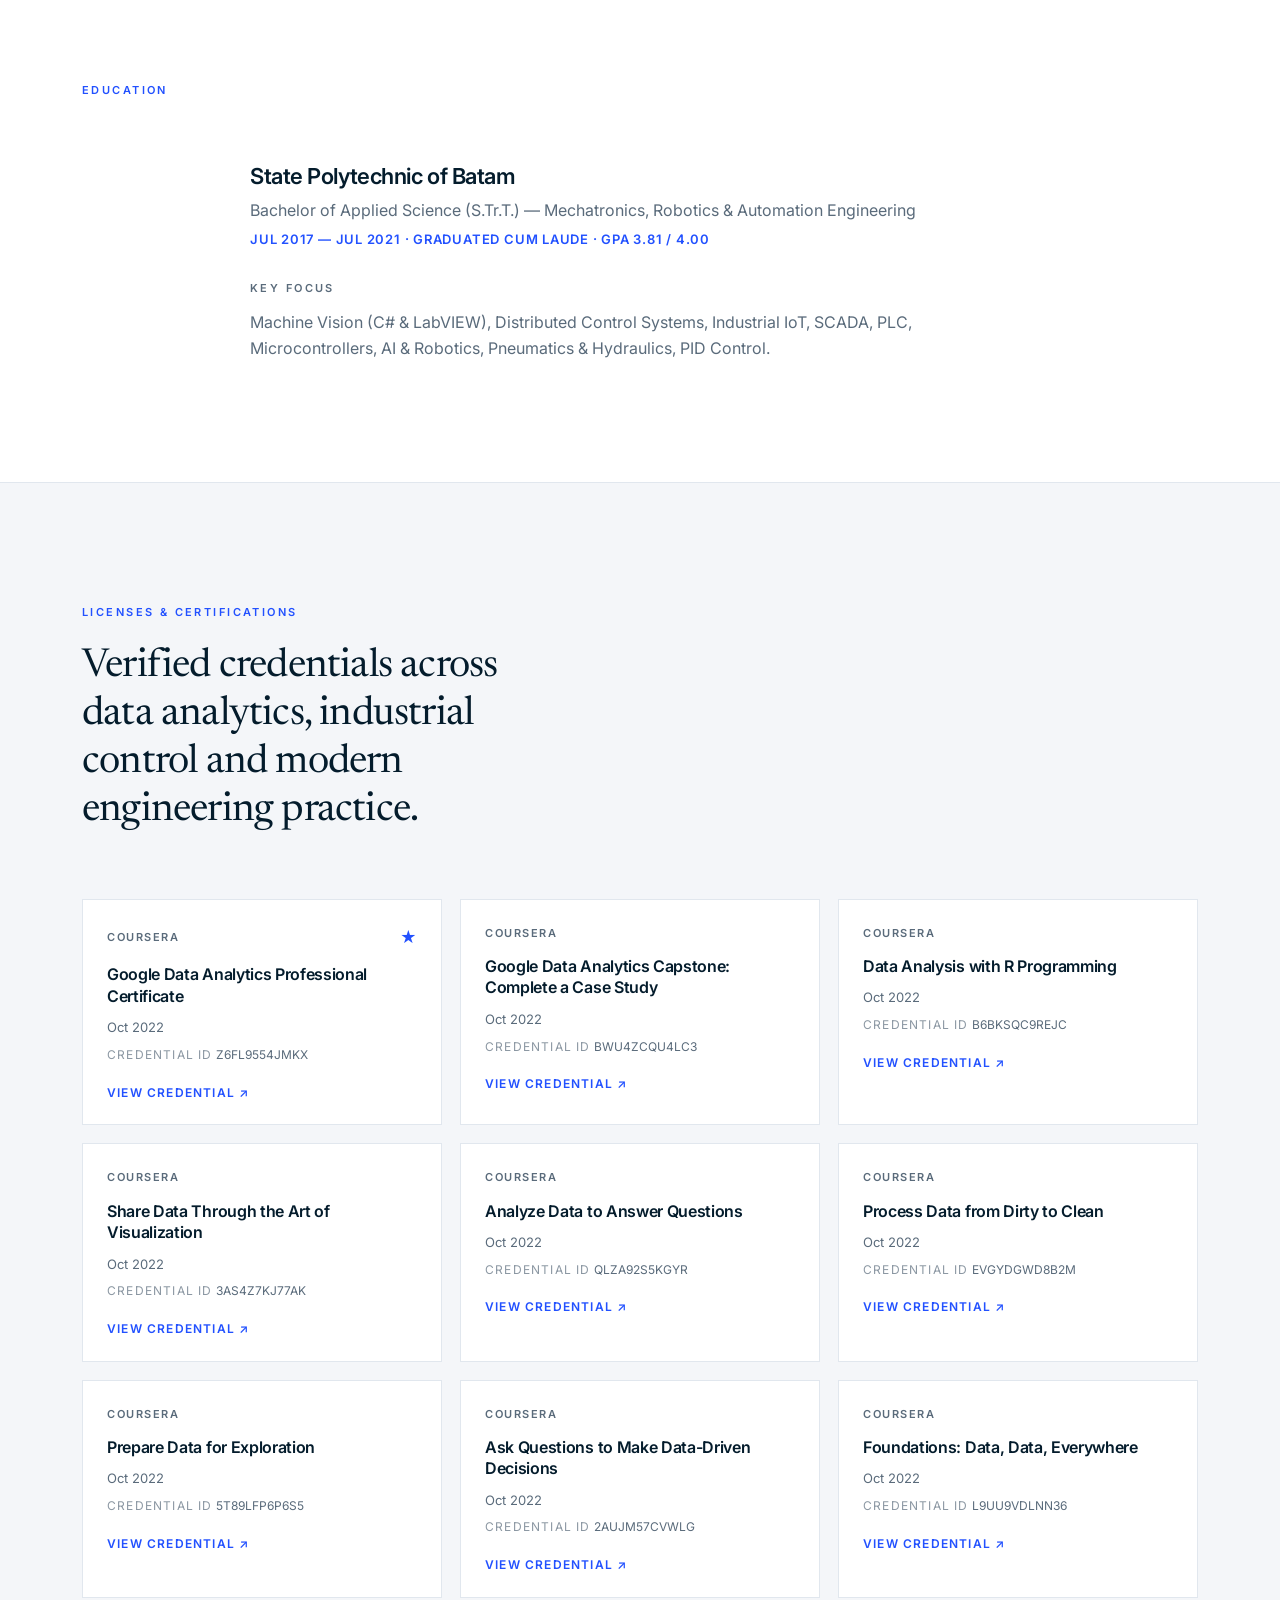
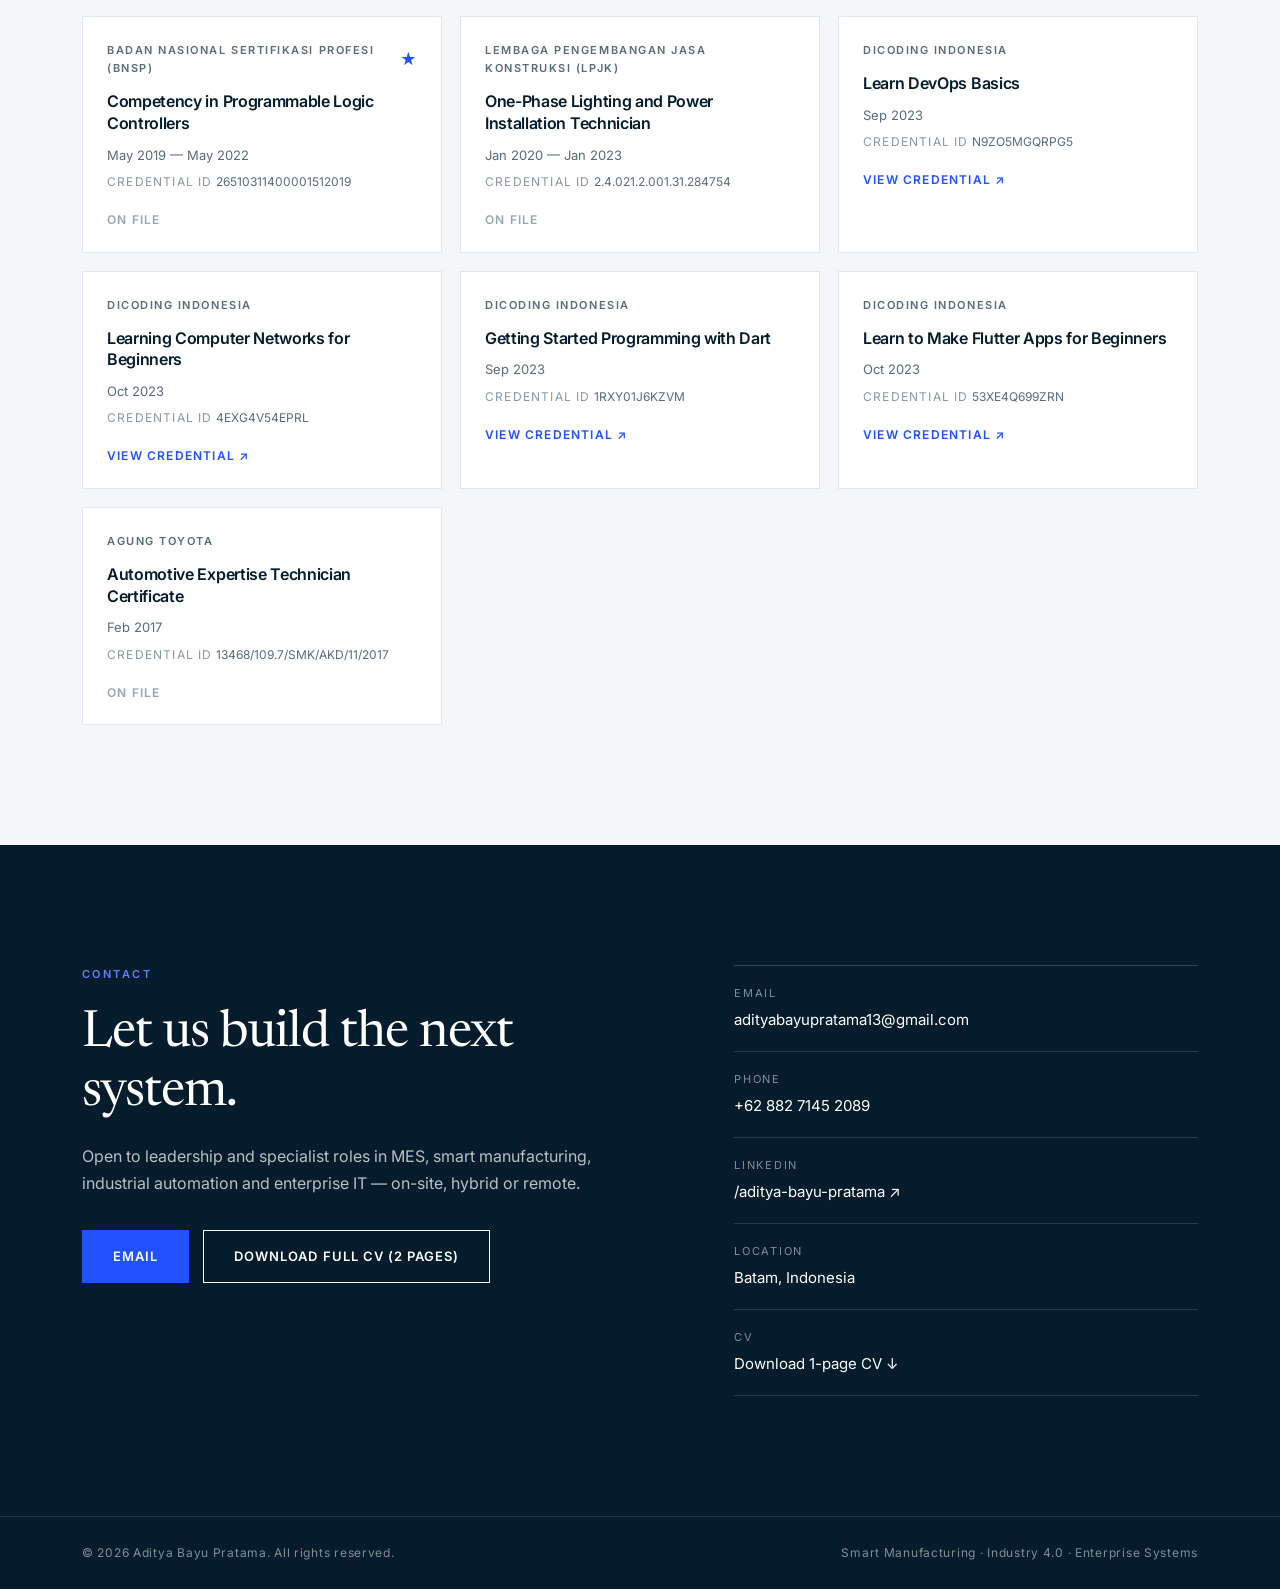
==== commit 6ab96dd0: "Add project galleries, product implementations, favicon - Real screenshots for 9 projects; cards run" ====
--- a/index.html
+++ b/index.html
@@ -8,6 +8,7 @@
 <meta property="og:title" content="Aditya Bayu Pratama — Supervisor MES &amp; IT">
 <meta property="og:description" content="7+ years architecting MES, Industrial IoT and machine vision for high-precision manufacturing.">
 <meta property="og:type" content="profile">
+<link rel="icon" href="data:image/svg+xml,%3Csvg xmlns='http://www.w3.org/2000/svg' viewBox='0 0 64 64'%3E%3Crect width='64' height='64' fill='%23041C2C'/%3E%3Crect x='3.5' y='3.5' width='57' height='57' fill='none' stroke='%232251FF' stroke-width='2'/%3E%3Ctext x='32' y='43' font-family='Georgia,serif' font-size='30' fill='%23ffffff' text-anchor='middle'%3EAB%3C/text%3E%3C/svg%3E">
 <link rel="preconnect" href="https://fonts.googleapis.com">
 <link rel="preconnect" href="https://fonts.gstatic.com" crossorigin>
 <link href="https://fonts.googleapis.com/css2?family=Inter:wght@400;500;600&family=Newsreader:opsz,wght@6..72,300;6..72,400&display=swap" rel="stylesheet">
--- a/styles.css
+++ b/styles.css
@@ -325,3 +325,88 @@
 /* ---- small screens: keep the brand on one line ---- */
 .brand-text strong{white-space:nowrap}
 @media (max-width:520px){ .brand-text{display:none} }
+
+/* ============ card slideshow ============ */
+.slides{
+  position:relative;aspect-ratio:16/10;overflow:hidden;cursor:zoom-in;
+  background:linear-gradient(140deg,var(--navy) 0%,#0B3F68 100%);
+}
+.slides.nolb{cursor:pointer}
+.slide{
+  position:absolute;inset:0;width:100%;height:100%;object-fit:contain;
+  opacity:0;transition:opacity .9s ease;
+}
+.slide.on{opacity:1}
+.badge{
+  position:absolute;z-index:2;font-size:10px;letter-spacing:.12em;text-transform:uppercase;
+  padding:5px 9px;background:rgba(4,28,44,.75);color:#fff;font-weight:600;
+}
+.badge.count{top:12px;right:12px}
+.badge.hint{bottom:12px;left:12px;opacity:0;transition:opacity .3s ease}
+.pcard:hover .badge.hint,.prod:hover .badge.hint,.products-overview:hover .badge.hint{opacity:1}
+.play{
+  position:absolute;z-index:2;inset:0;margin:auto;width:62px;height:62px;border-radius:50%;
+  background:rgba(255,255,255,.92);display:grid;place-items:center;
+}
+.play::after{
+  content:"";border-left:18px solid var(--navy);border-top:11px solid transparent;
+  border-bottom:11px solid transparent;margin-left:5px;
+}
+.pcard.no-media .pcard-body{padding-top:30px}
+.plist{list-style:none;padding:0;margin:16px 0 0;display:grid;gap:9px}
+.plist li{position:relative;padding-left:20px;font-size:14px;color:var(--text-2)}
+.plist li::before{content:"";position:absolute;left:0;top:10px;width:9px;height:1px;background:var(--accent)}
+
+/* ============ product implementations ============ */
+.products-intro{max-width:64ch;color:var(--text-2);margin:-28px 0 34px}
+.products-overview{
+  aspect-ratio:auto;background:var(--surface);border:1px solid var(--line);margin-bottom:26px;
+}
+.products-overview .slide{position:static;opacity:1;height:auto;padding:18px}
+.prod-cat{margin-top:46px}
+.prod-cat-name{
+  font-size:12px;letter-spacing:.18em;text-transform:uppercase;color:var(--accent);
+  padding-bottom:12px;border-bottom:1px solid var(--line);margin-bottom:22px;
+}
+.prod-grid{display:grid;grid-template-columns:repeat(auto-fill,minmax(230px,1fr));gap:20px}
+.prod{
+  margin:0;background:var(--surface);border:1px solid var(--line);
+  transition:transform .35s ease,box-shadow .35s ease,border-color .35s;
+}
+.prod:hover{transform:translateY(-5px);box-shadow:var(--shadow);border-color:color-mix(in srgb,var(--accent) 40%,var(--line))}
+.prod-shot{aspect-ratio:4/3;background:#fff}
+.prod-shot .slide{padding:16px}
+.prod figcaption{padding:16px 18px 18px}
+.prod h4{font-size:15px;line-height:1.3}
+.prod-brand{display:flex;align-items:center;gap:10px;margin-top:12px}
+.prod-brand img{height:22px;width:auto;max-width:76px;object-fit:contain;background:#fff;padding:3px;border-radius:2px}
+.prod-brand span{font-size:10px;letter-spacing:.12em;text-transform:uppercase;color:var(--text-2);font-weight:600}
+
+/* ============ lightbox ============ */
+#lb{
+  position:fixed;inset:0;z-index:100;display:none;align-items:center;justify-content:center;
+  background:rgba(2,10,18,.95);backdrop-filter:blur(6px);padding:64px 76px;
+}
+#lb.open{display:flex}
+.lb-img{max-width:100%;max-height:84vh;object-fit:contain;box-shadow:0 30px 90px rgba(0,0,0,.65)}
+#lb button{
+  position:absolute;background:none;border:1px solid rgba(255,255,255,.28);color:#fff;
+  cursor:pointer;display:grid;place-items:center;transition:background .25s,border-color .25s;
+}
+#lb button:hover{background:rgba(255,255,255,.14);border-color:rgba(255,255,255,.6)}
+.lb-close{top:20px;right:24px;width:42px;height:42px;font-size:16px}
+.lb-nav{top:50%;transform:translateY(-50%);width:46px;height:70px;font-size:30px;line-height:1}
+.lb-prev{left:20px}
+.lb-next{right:20px}
+.lb-bar{
+  position:absolute;left:0;right:0;bottom:20px;display:flex;justify-content:center;gap:18px;
+  color:rgba(255,255,255,.72);font-size:11px;letter-spacing:.14em;text-transform:uppercase;padding:0 24px;text-align:center;
+}
+@media (max-width:720px){
+  #lb{padding:56px 14px}
+  .lb-nav{width:38px;height:56px;font-size:24px}
+  .lb-prev{left:6px}
+  .lb-next{right:6px}
+  .prod-grid{grid-template-columns:repeat(auto-fill,minmax(150px,1fr));gap:12px}
+}
+@media (prefers-reduced-motion:reduce){ .slide{transition:none} }
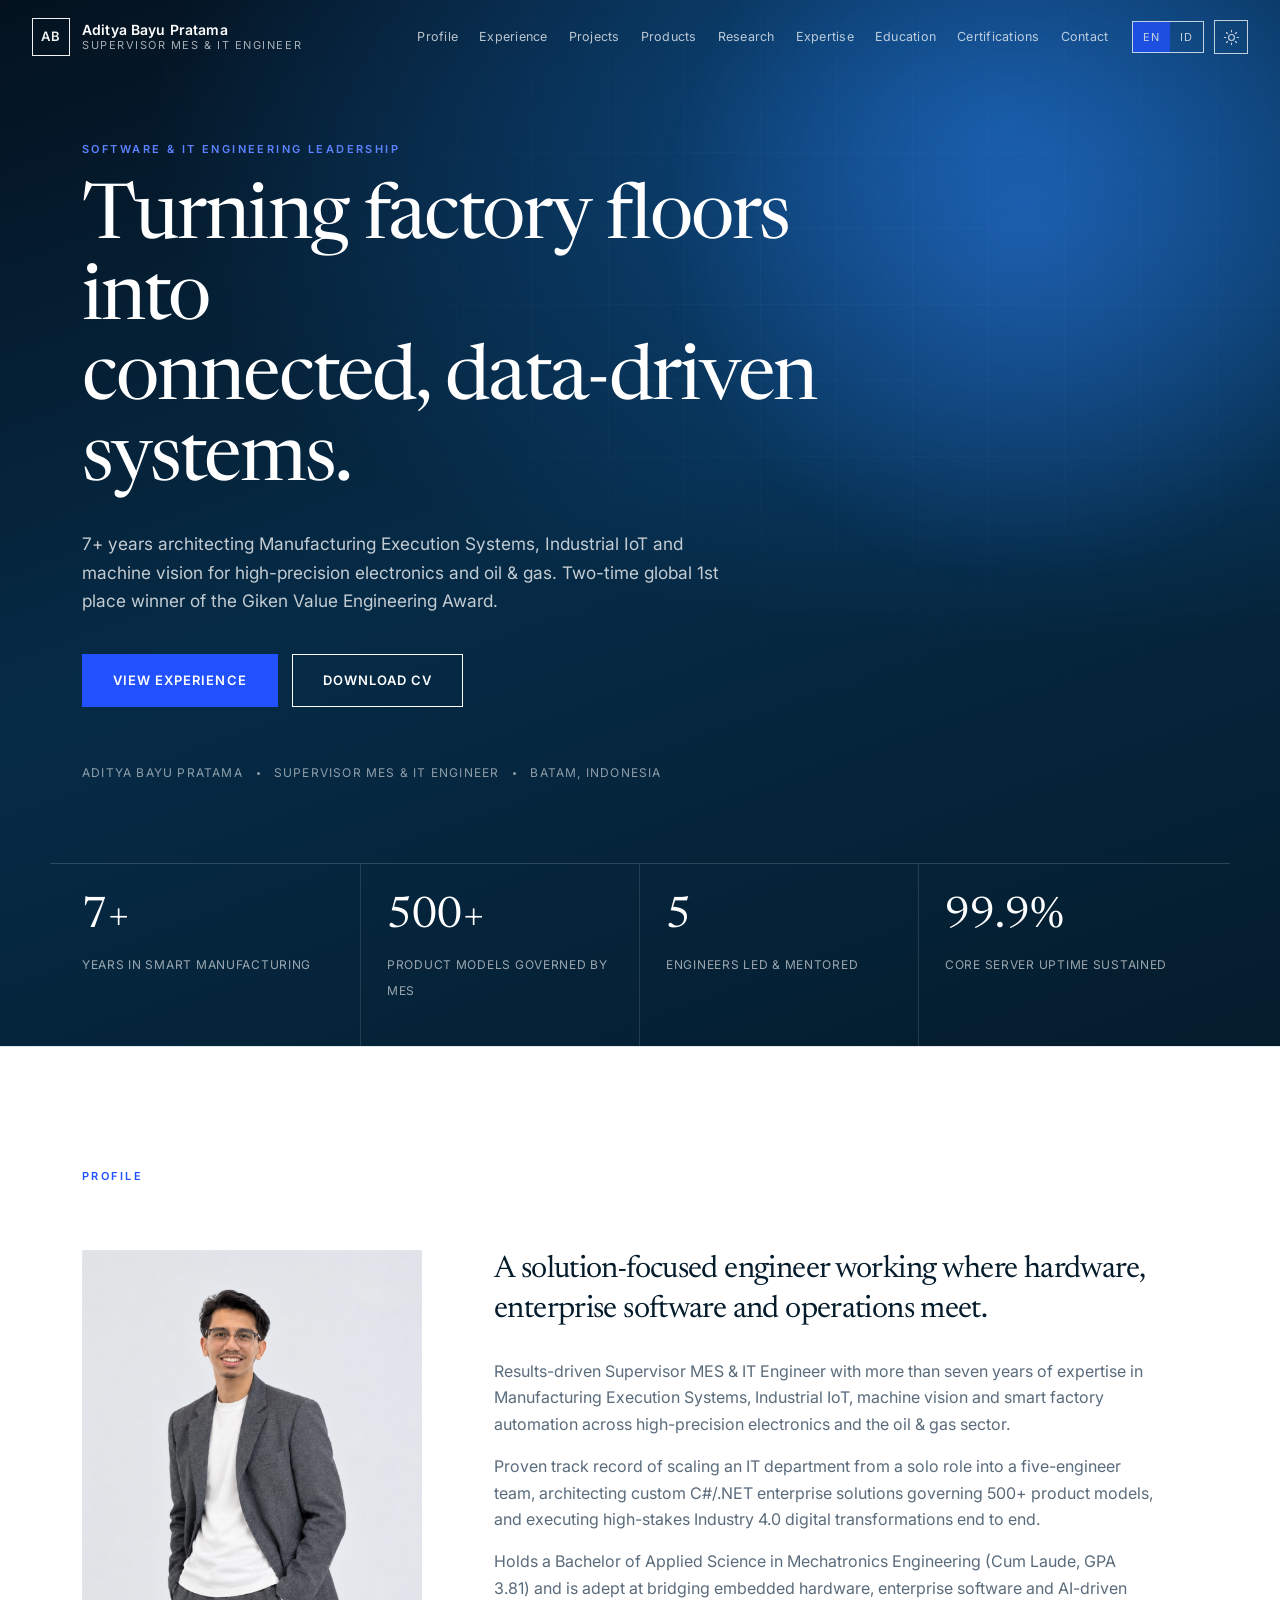
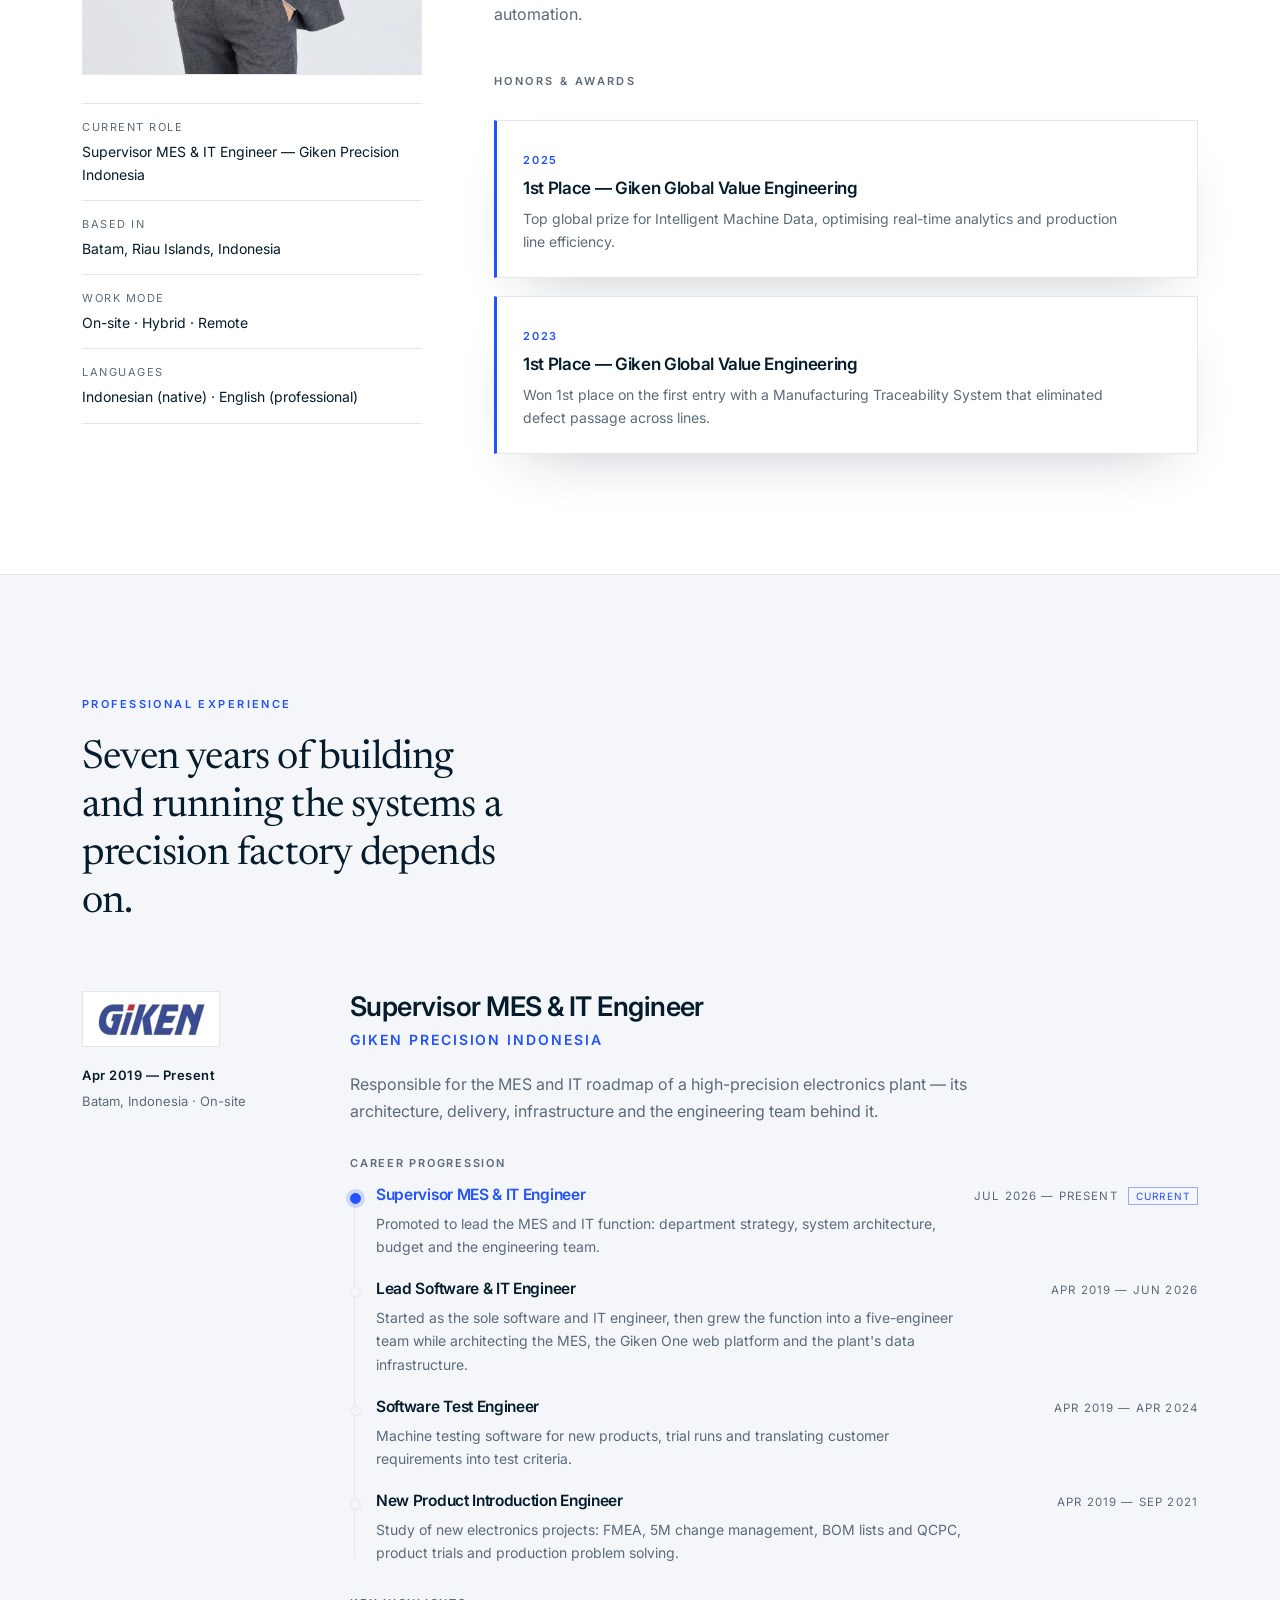
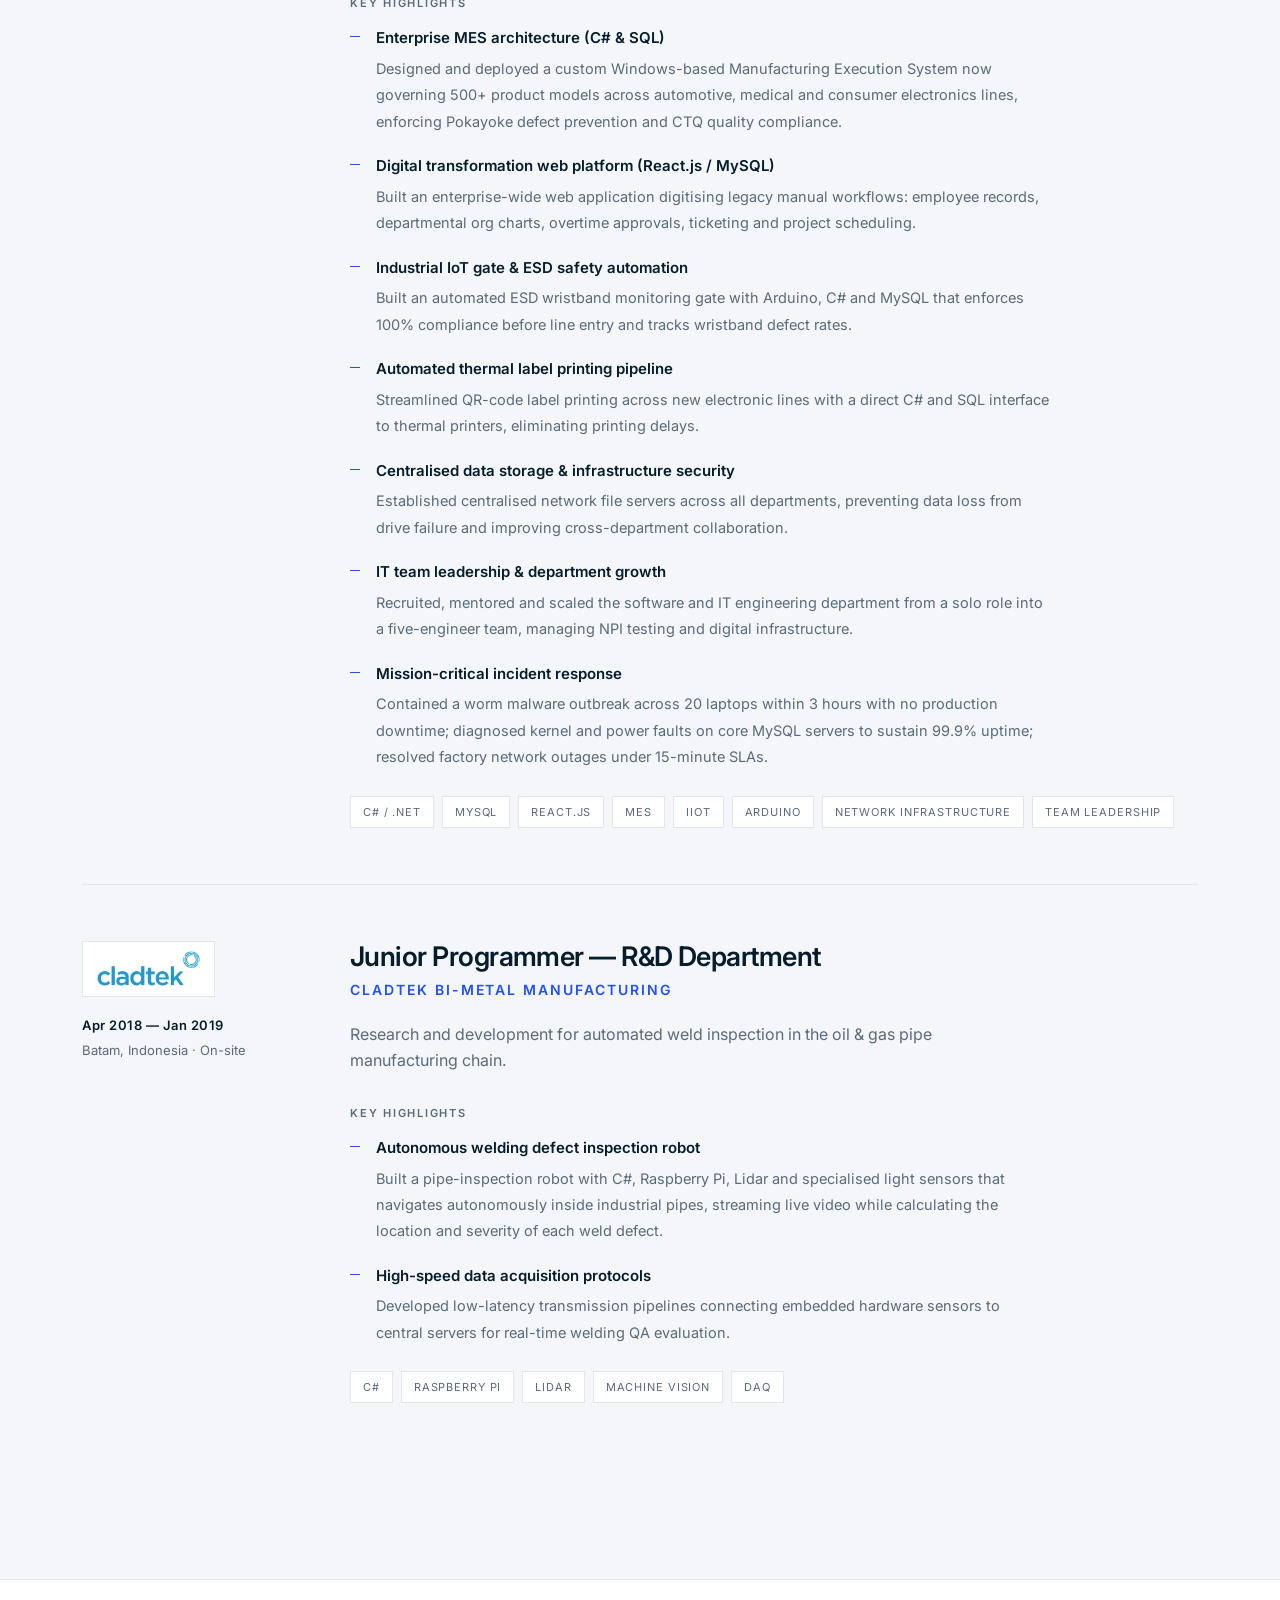
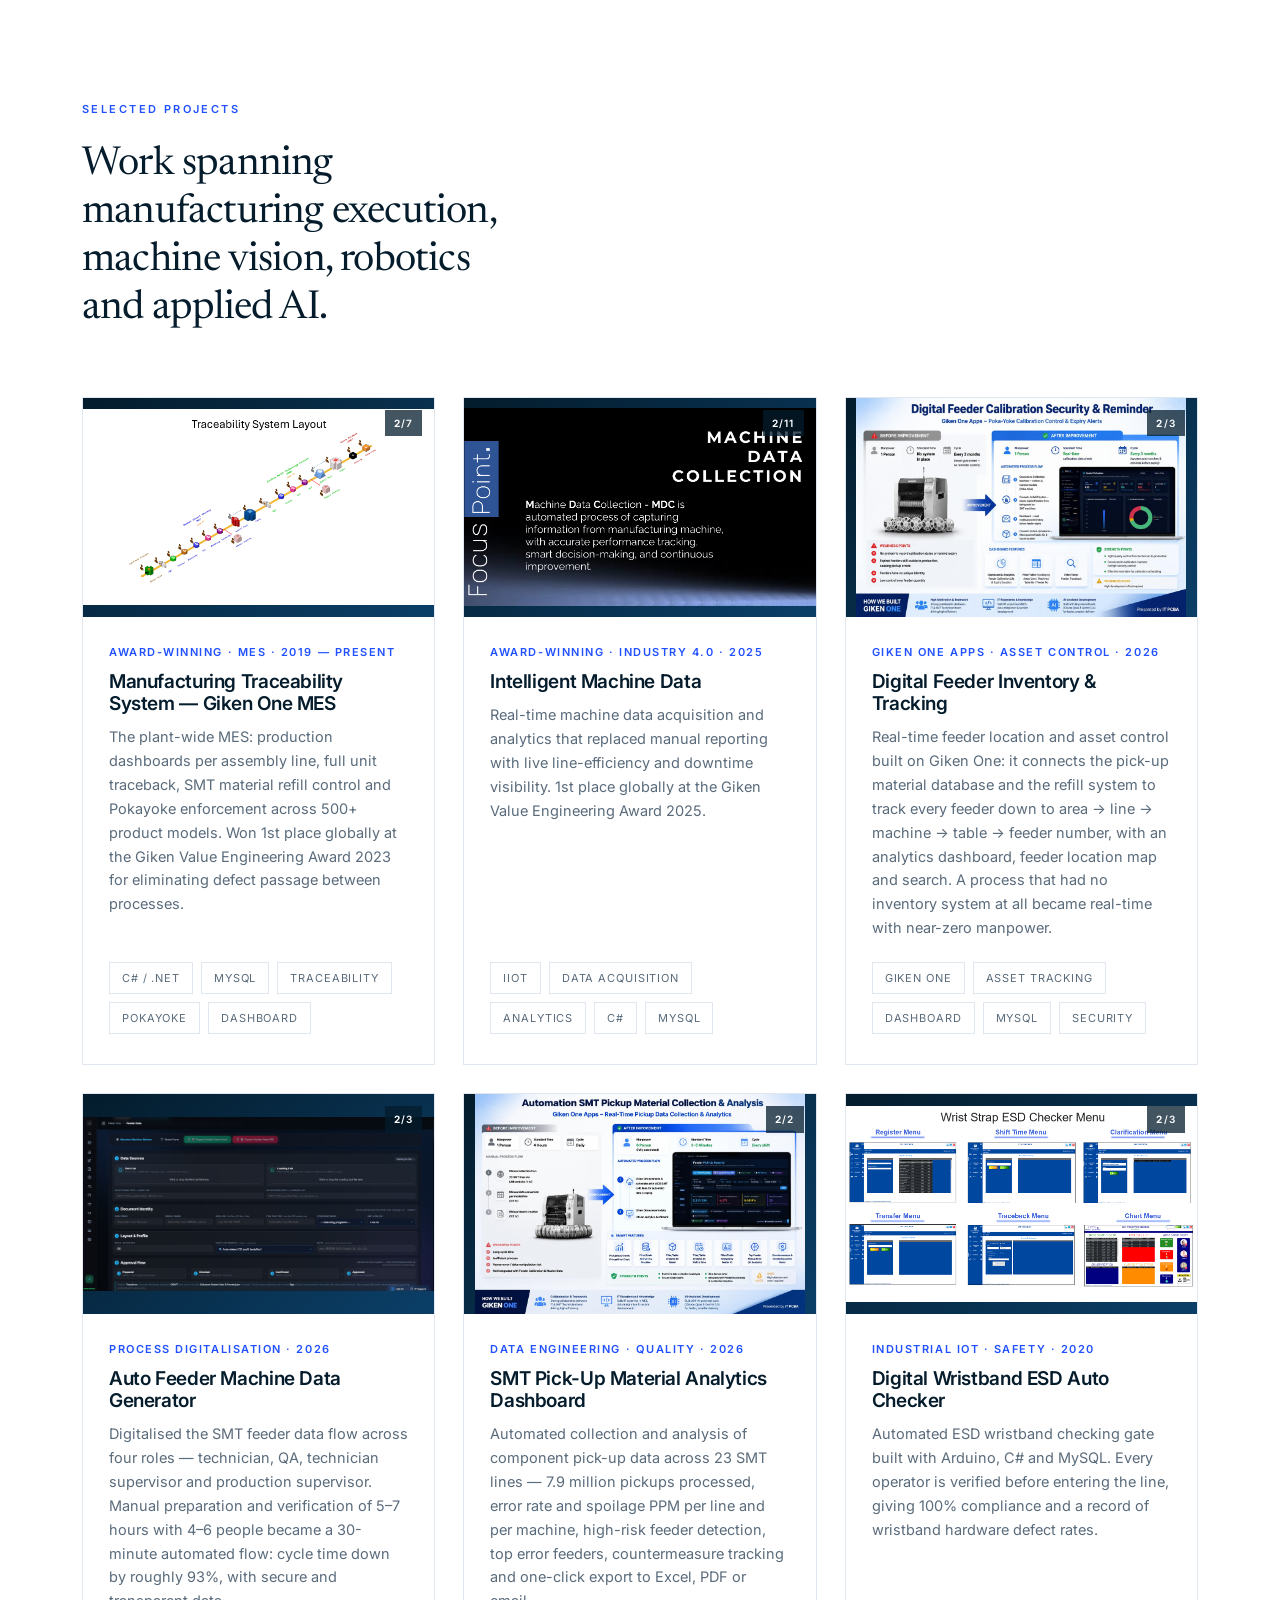
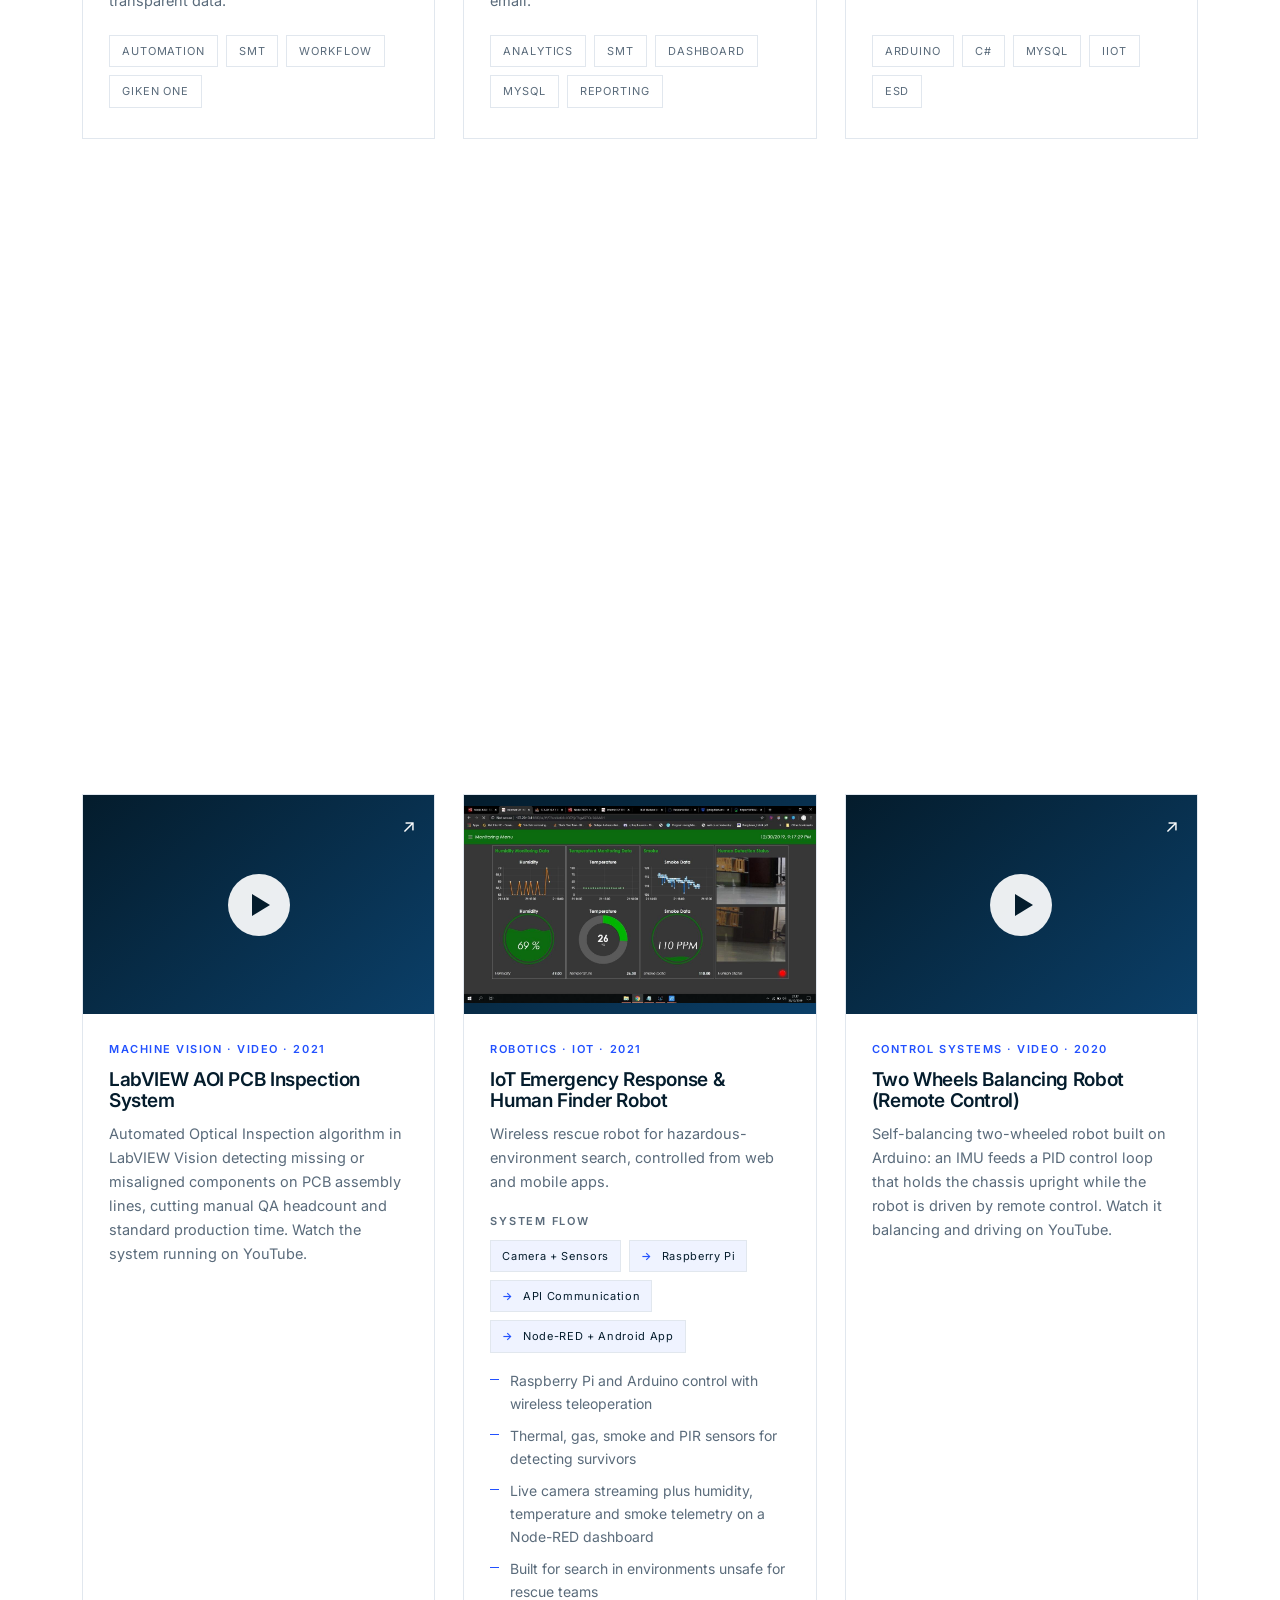
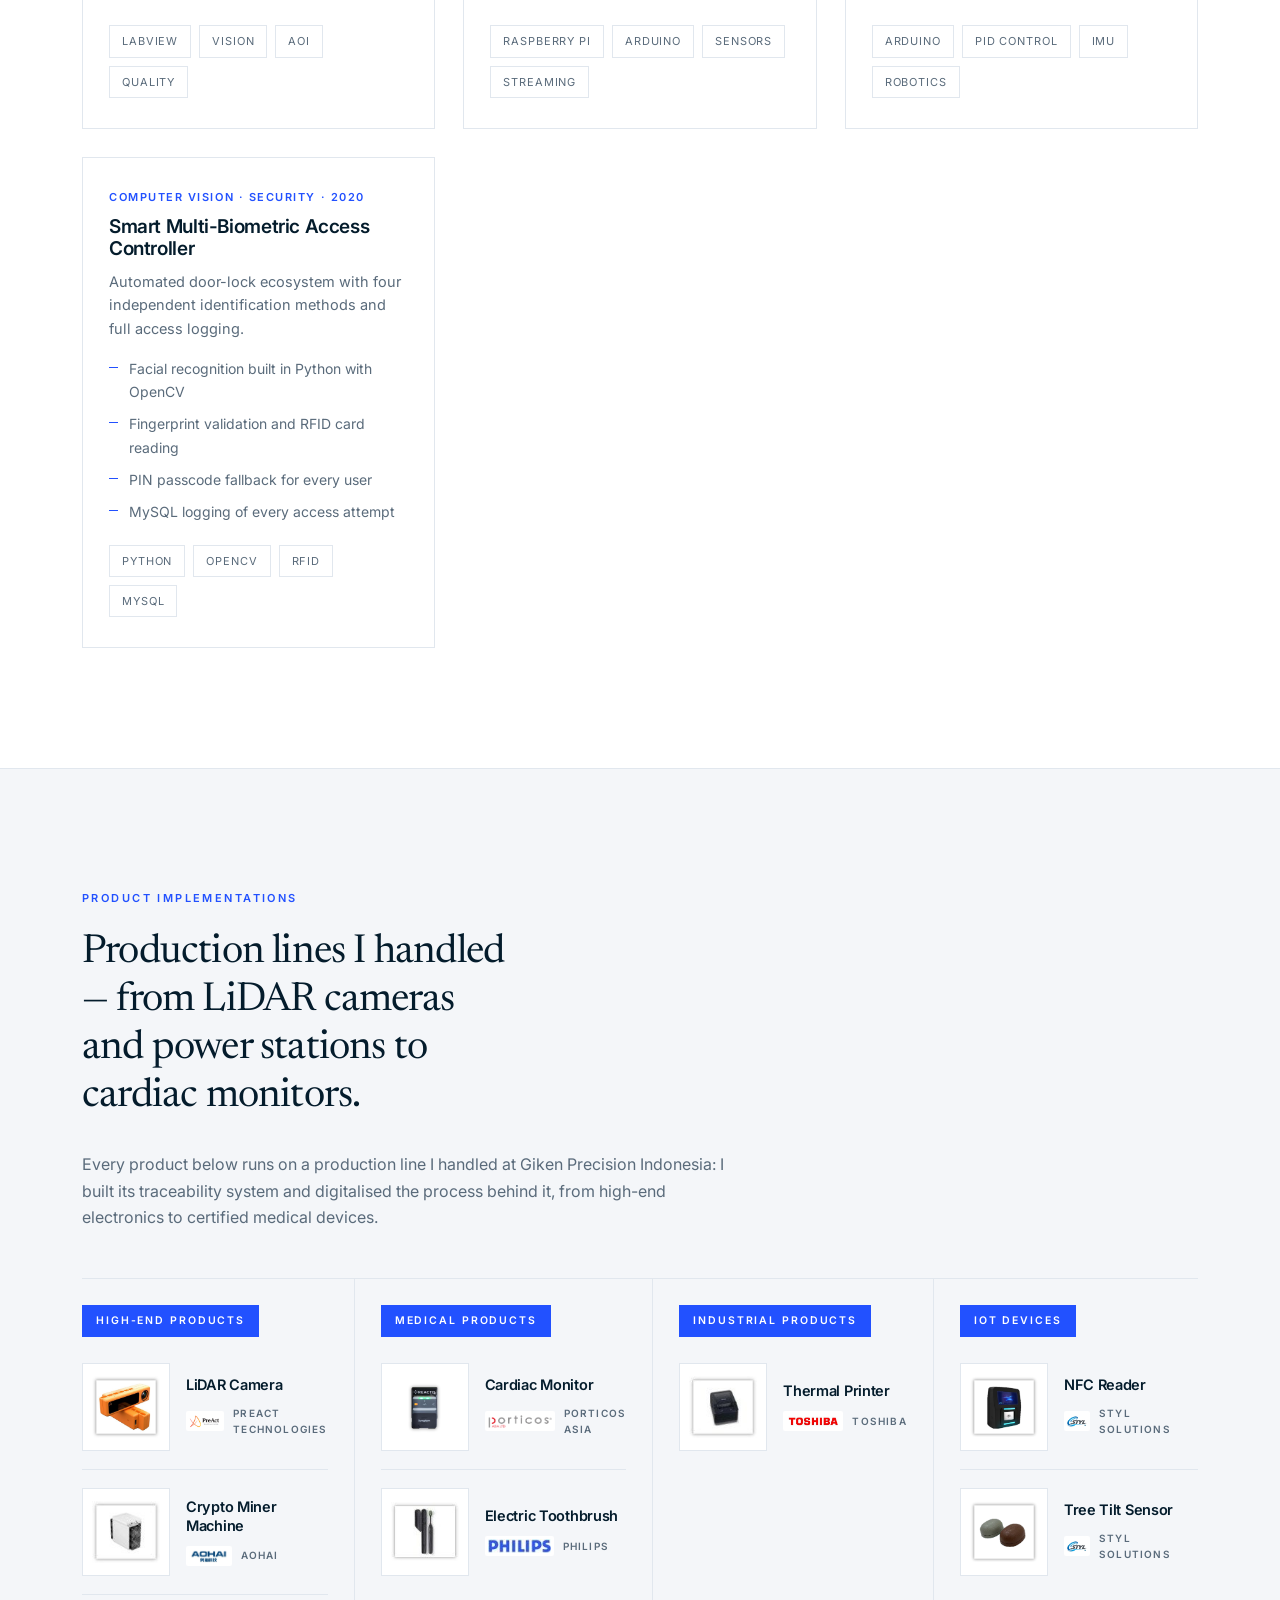
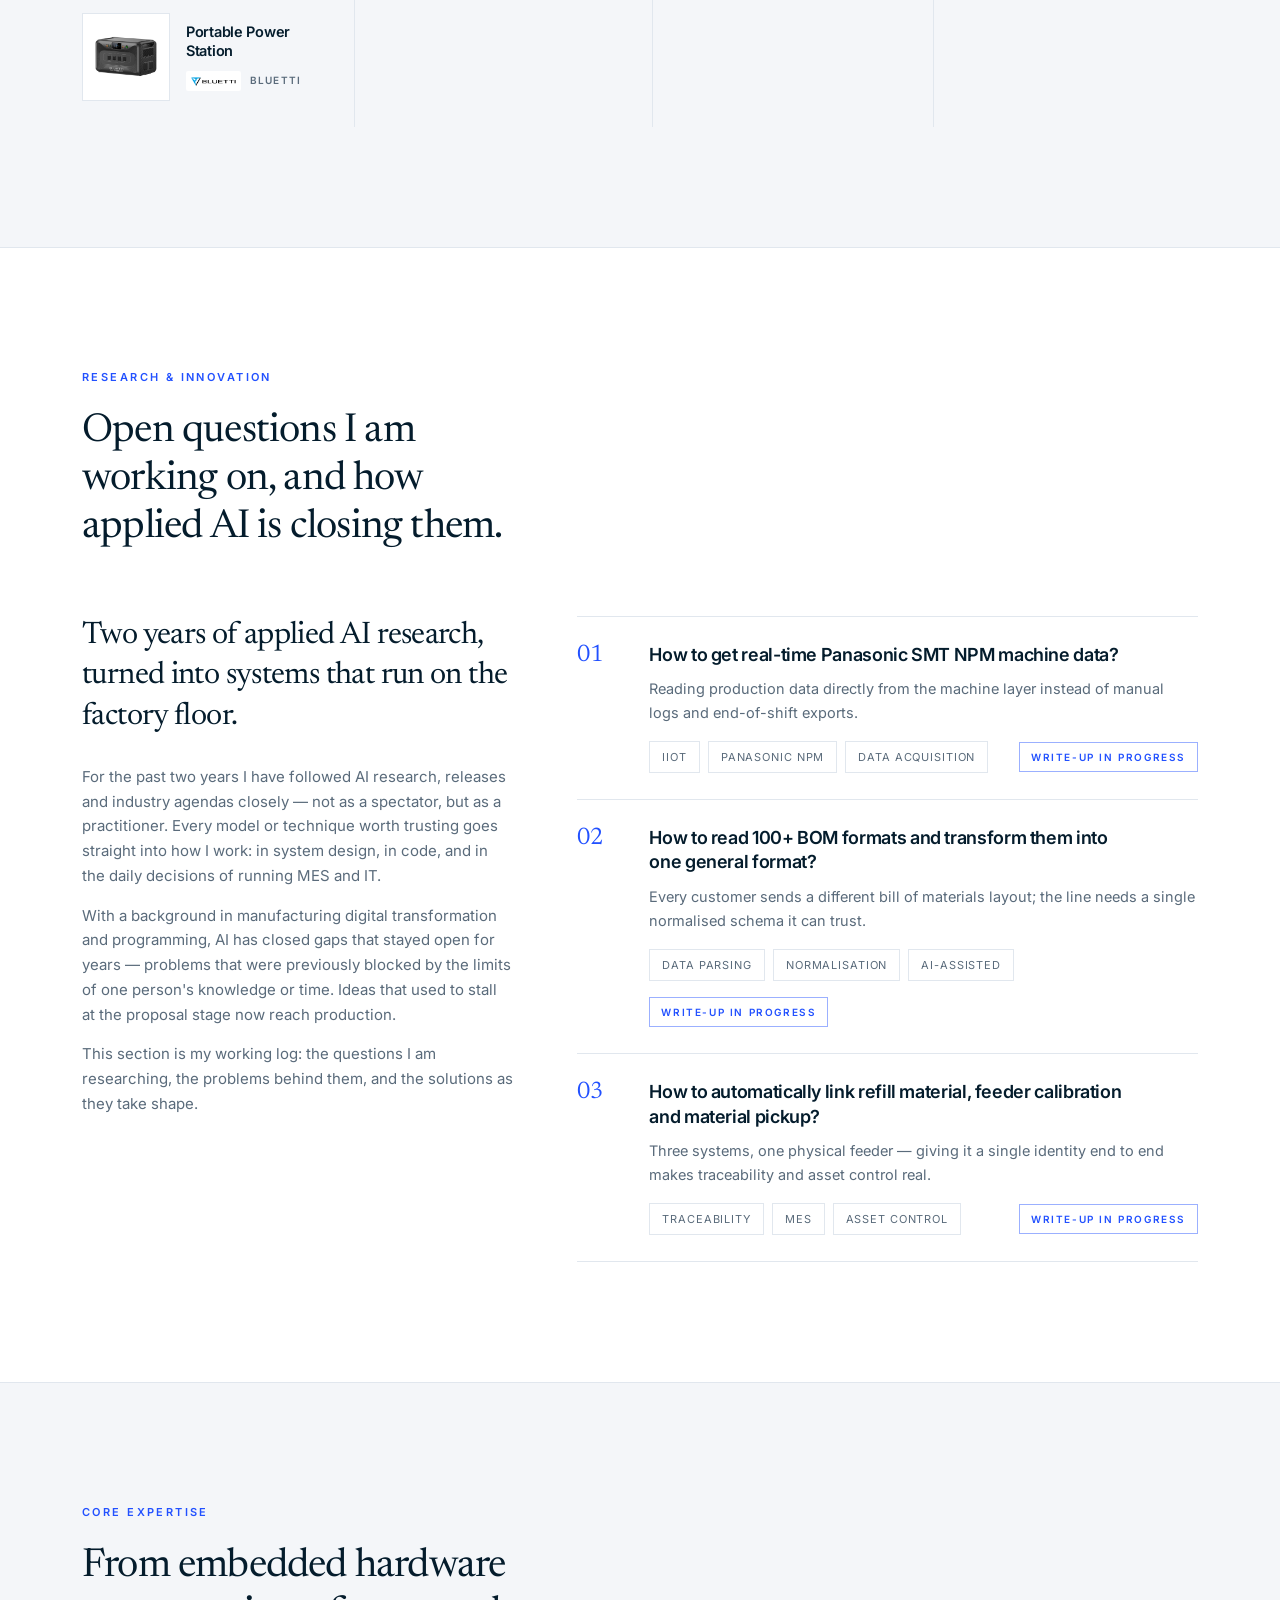
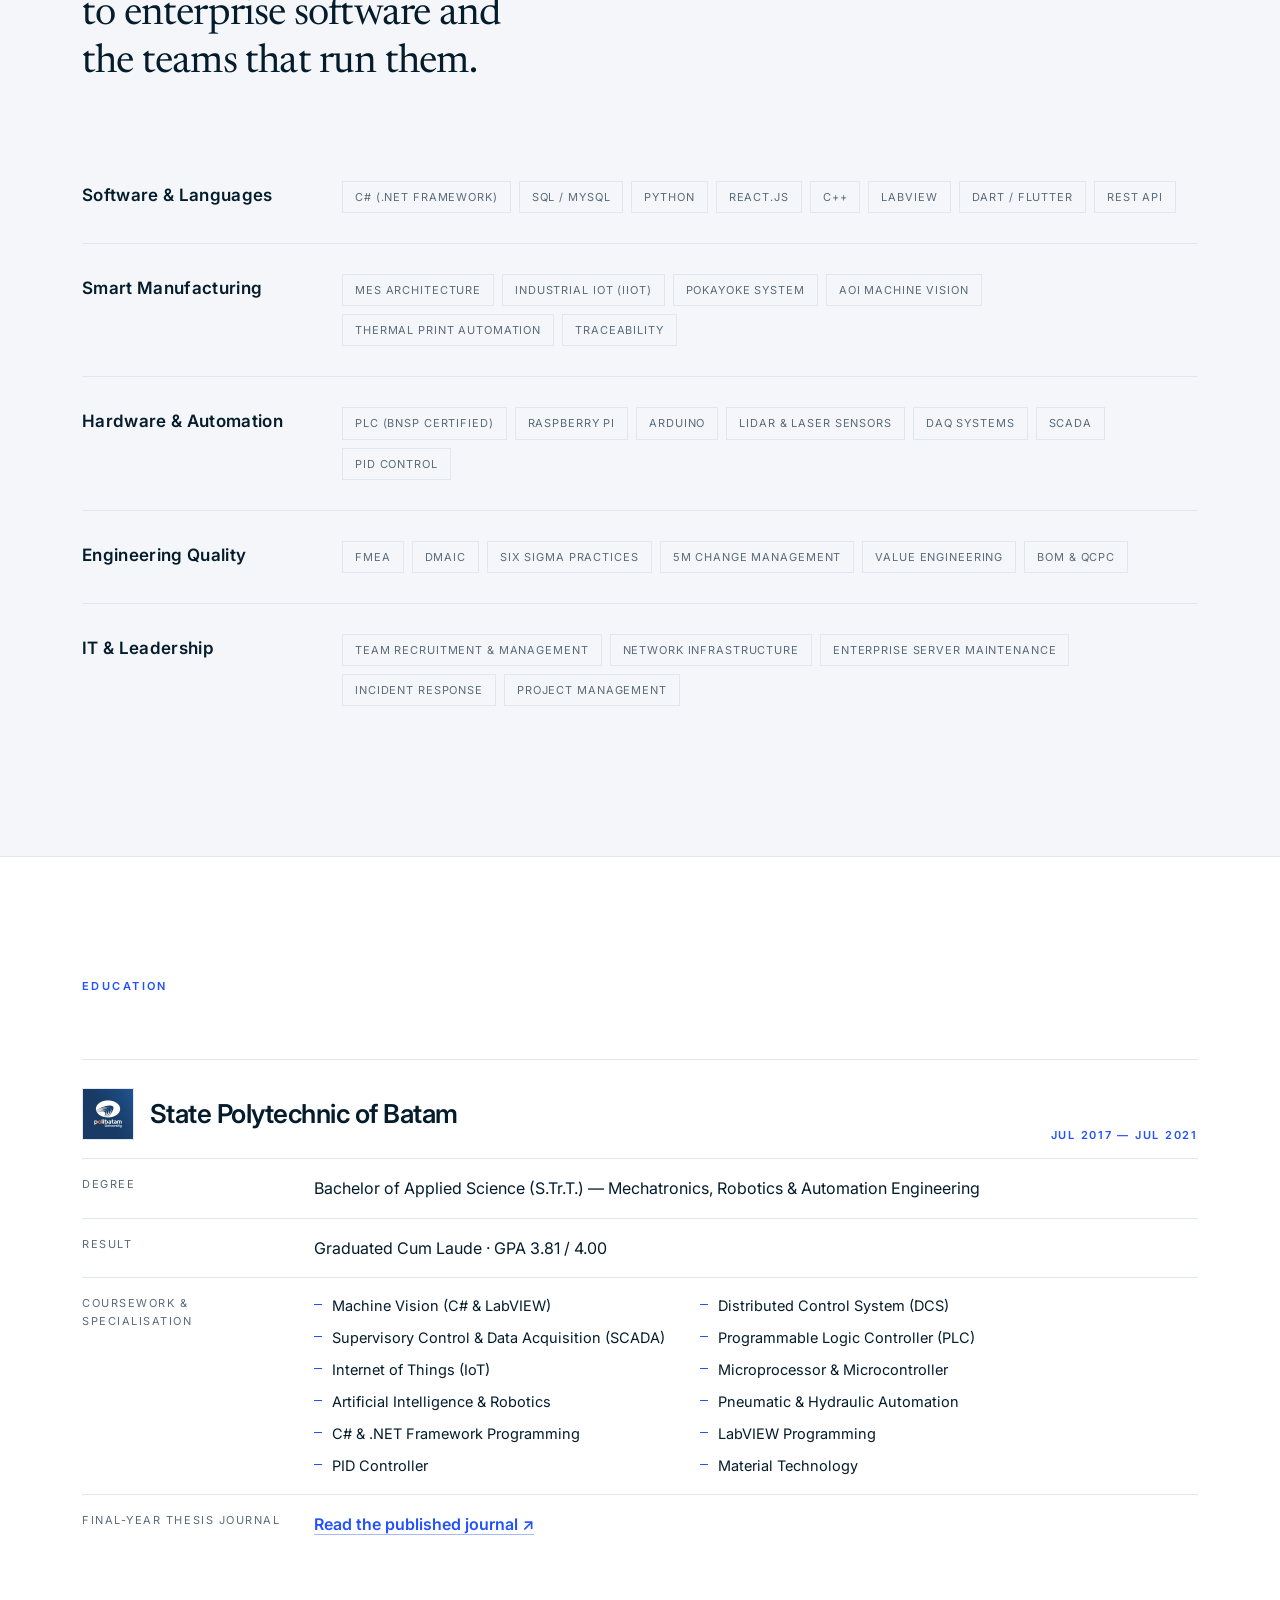
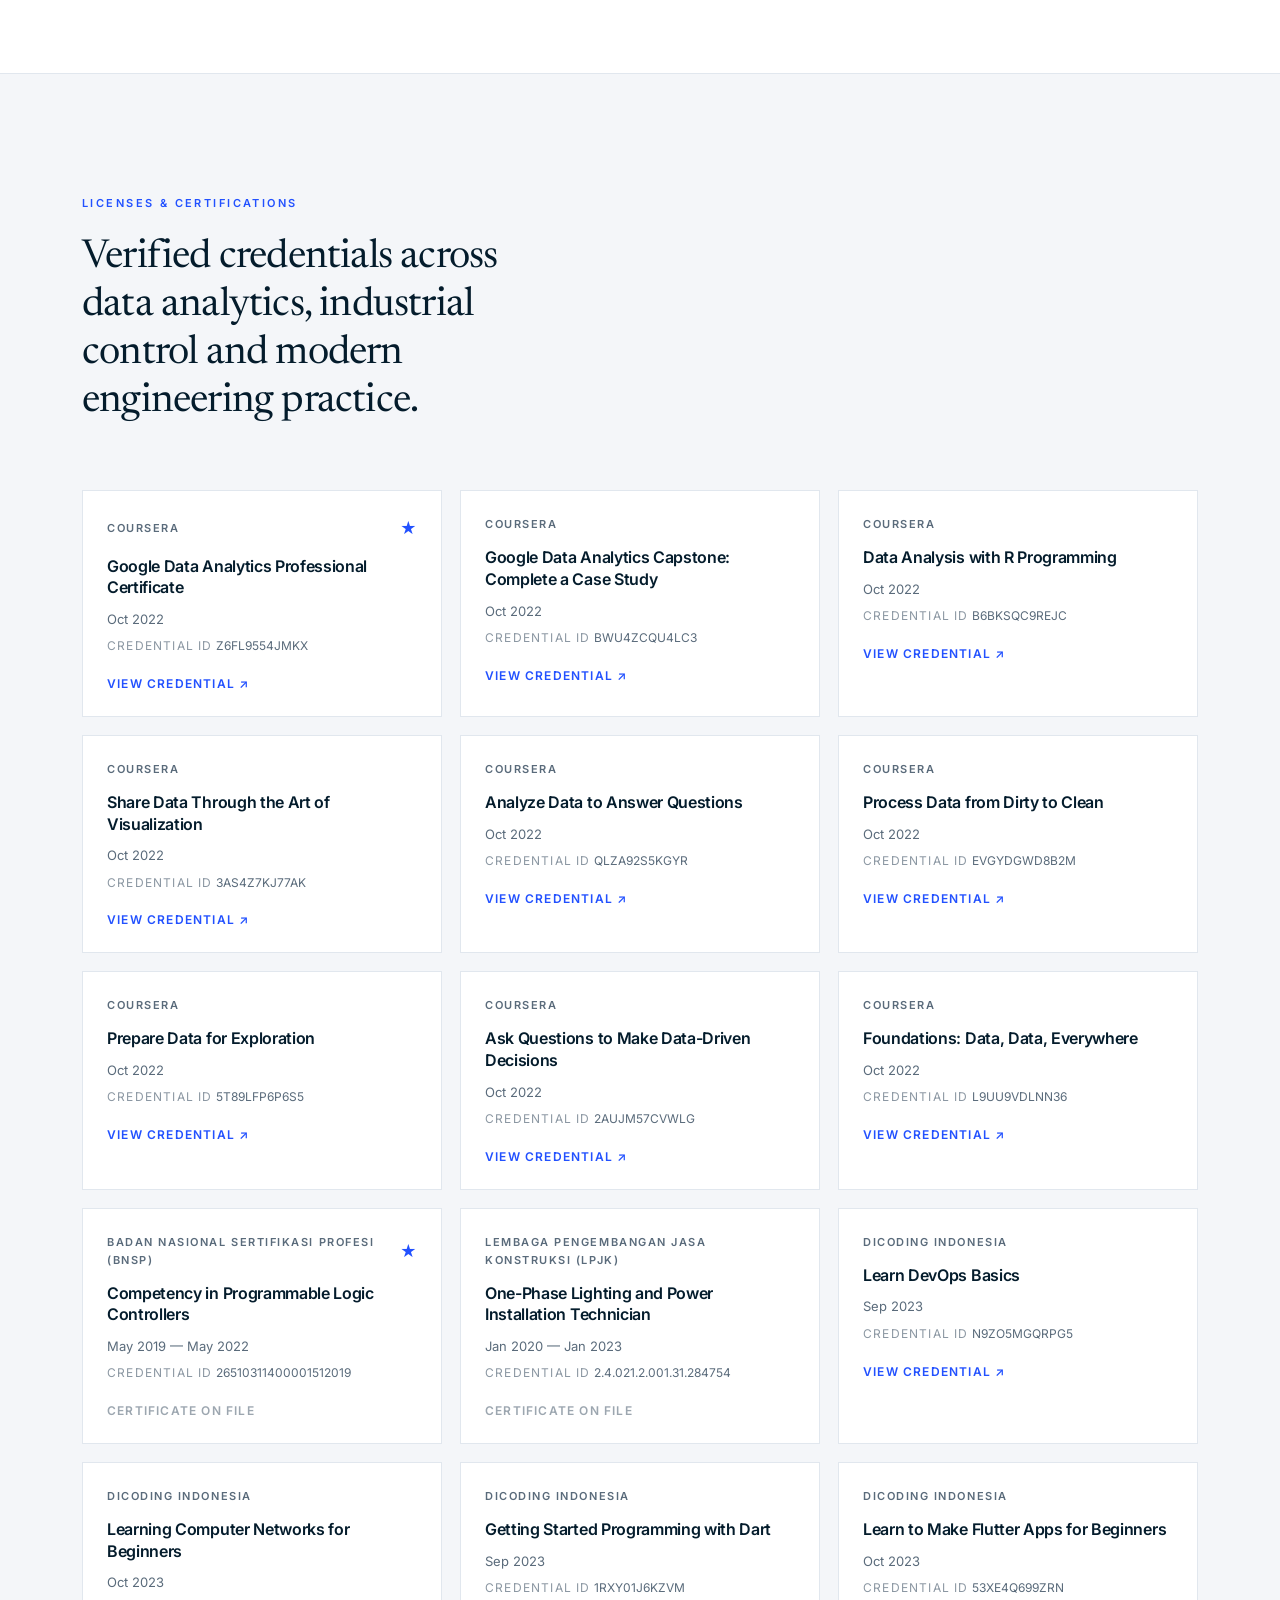
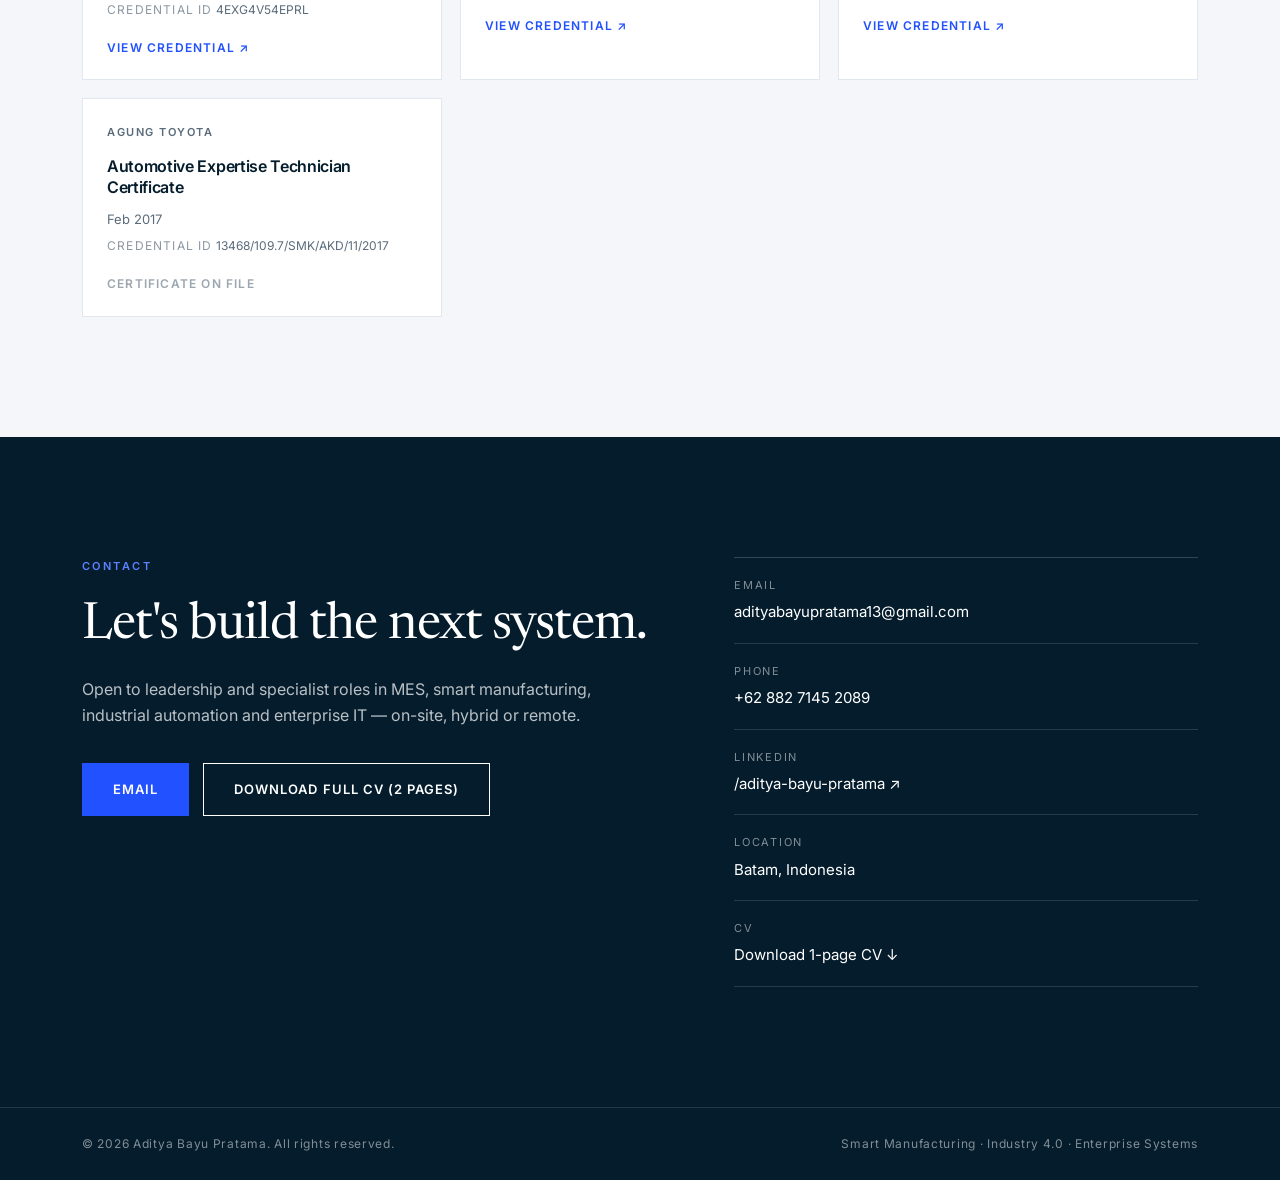
==== commit fc951d5b: "Use Supervisor MES & IT Engineer as the title everywhere Co-Authored-By: Claude Opus 5 <noreply@anth" ====
--- a/index.html
+++ b/index.html
@@ -3,9 +3,9 @@
 <head>
 <meta charset="utf-8">
 <meta name="viewport" content="width=device-width,initial-scale=1">
-<title>Aditya Bayu Pratama — Supervisor MES &amp; IT</title>
-<meta name="description" content="Aditya Bayu Pratama — Supervisor MES &amp; IT. Manufacturing Execution Systems, Industrial IoT, machine vision and smart factory automation. Batam, Indonesia.">
-<meta property="og:title" content="Aditya Bayu Pratama — Supervisor MES &amp; IT">
+<title>Aditya Bayu Pratama — Supervisor MES &amp; IT Engineer</title>
+<meta name="description" content="Aditya Bayu Pratama — Supervisor MES &amp; IT Engineer. Manufacturing Execution Systems, Industrial IoT, machine vision and smart factory automation. Batam, Indonesia.">
+<meta property="og:title" content="Aditya Bayu Pratama — Supervisor MES &amp; IT Engineer">
 <meta property="og:description" content="7+ years architecting MES, Industrial IoT and machine vision for high-precision manufacturing.">
 <meta property="og:type" content="profile">
 <link rel="icon" href="data:image/svg+xml,%3Csvg xmlns='http://www.w3.org/2000/svg' viewBox='0 0 64 64'%3E%3Crect width='64' height='64' fill='%23041C2C'/%3E%3Crect x='3.5' y='3.5' width='57' height='57' fill='none' stroke='%232251FF' stroke-width='2'/%3E%3Ctext x='32' y='43' font-family='Georgia,serif' font-size='30' fill='%23ffffff' text-anchor='middle'%3EAB%3C/text%3E%3C/svg%3E">
--- a/styles.css
+++ b/styles.css
@@ -65,9 +65,9 @@
 .brand-text{display:flex;flex-direction:column;line-height:1.25}
 .brand-text strong{font-size:14px;font-weight:600;letter-spacing:.01em}
 .brand-text em{font-style:normal;font-size:11px;letter-spacing:.14em;text-transform:uppercase;opacity:.65}
-.nav{display:flex;gap:28px}
+.nav{display:flex;gap:21px}
 .nav-link{
-  font-size:13px;letter-spacing:.04em;opacity:.72;position:relative;padding:4px 0;
+  font-size:12.5px;letter-spacing:.02em;opacity:.72;position:relative;padding:4px 0;white-space:nowrap;
   transition:opacity .25s;
 }
 .nav-link:hover{opacity:1}
@@ -185,10 +185,11 @@
 
 /* ============ experience ============ */
 .exp-list{display:grid;gap:0}
-.exp{display:grid;grid-template-columns:260px 1fr;gap:56px;padding:56px 0;border-top:1px solid var(--line)}
+.exp{display:grid;grid-template-columns:220px 1fr;gap:48px;padding:56px 0;border-top:1px solid var(--line)}
 .exp:first-child{border-top:0;padding-top:0}
 .logo{width:74px;height:74px;border:1px solid var(--line);background:var(--surface);display:grid;place-items:center;padding:10px;margin-bottom:18px}
 .logo img{object-fit:contain;max-height:100%}
+.exp-side{position:sticky;top:104px}
 .exp-period{font-size:13px;letter-spacing:.04em;font-weight:600;margin:0 0 4px}
 .exp-loc{font-size:13px;color:var(--text-2);margin:0}
 .exp-main h3{font-size:clamp(20px,2.2vw,27px)}
@@ -231,18 +232,11 @@
 
 /* ============ skills ============ */
 .skill-grid{display:grid;gap:0}
-.skill-group{padding:34px 0;border-top:1px solid var(--line);display:grid;grid-template-columns:260px 1fr;gap:56px;align-items:start}
+.skill-group{padding:30px 0;border-top:1px solid var(--line);display:grid;grid-template-columns:220px 1fr;gap:40px;align-items:baseline}
 .skill-group:first-child{border-top:0}
 .skill-group h3{font-size:17px;letter-spacing:.02em}
 .skill-group .tags{margin:0}
 .skill-group .tag{background:transparent}
-
-/* ============ education ============ */
-.edu{display:grid;grid-template-columns:120px 1fr;gap:48px;align-items:start}
-.edu h3{font-size:22px}
-.edu-degree{margin:8px 0 6px;color:var(--text-2)}
-.edu-meta{font-size:13px;letter-spacing:.06em;text-transform:uppercase;color:var(--accent);font-weight:600}
-.edu-focus{color:var(--text-2);max-width:70ch;margin:0}
 
 /* ============ certifications ============ */
 .cert-grid{display:grid;grid-template-columns:repeat(auto-fill,minmax(300px,1fr));gap:18px}
@@ -343,7 +337,7 @@
 }
 .badge.count{top:12px;right:12px}
 .badge.hint{bottom:12px;left:12px;opacity:0;transition:opacity .3s ease}
-.pcard:hover .badge.hint,.prod:hover .badge.hint,.products-overview:hover .badge.hint{opacity:1}
+.pcard:hover .badge.hint{opacity:1}
 .play{
   position:absolute;z-index:2;inset:0;margin:auto;width:62px;height:62px;border-radius:50%;
   background:rgba(255,255,255,.92);display:grid;place-items:center;
@@ -356,31 +350,6 @@
 .plist{list-style:none;padding:0;margin:16px 0 0;display:grid;gap:9px}
 .plist li{position:relative;padding-left:20px;font-size:14px;color:var(--text-2)}
 .plist li::before{content:"";position:absolute;left:0;top:10px;width:9px;height:1px;background:var(--accent)}
-
-/* ============ product implementations ============ */
-.products-intro{max-width:64ch;color:var(--text-2);margin:-28px 0 34px}
-.products-overview{
-  aspect-ratio:auto;background:var(--surface);border:1px solid var(--line);margin-bottom:26px;
-}
-.products-overview .slide{position:static;opacity:1;height:auto;padding:18px}
-.prod-cat{margin-top:46px}
-.prod-cat-name{
-  font-size:12px;letter-spacing:.18em;text-transform:uppercase;color:var(--accent);
-  padding-bottom:12px;border-bottom:1px solid var(--line);margin-bottom:22px;
-}
-.prod-grid{display:grid;grid-template-columns:repeat(auto-fill,minmax(230px,1fr));gap:20px}
-.prod{
-  margin:0;background:var(--surface);border:1px solid var(--line);
-  transition:transform .35s ease,box-shadow .35s ease,border-color .35s;
-}
-.prod:hover{transform:translateY(-5px);box-shadow:var(--shadow);border-color:color-mix(in srgb,var(--accent) 40%,var(--line))}
-.prod-shot{aspect-ratio:4/3;background:#fff}
-.prod-shot .slide{padding:16px}
-.prod figcaption{padding:16px 18px 18px}
-.prod h4{font-size:15px;line-height:1.3}
-.prod-brand{display:flex;align-items:center;gap:10px;margin-top:12px}
-.prod-brand img{height:22px;width:auto;max-width:76px;object-fit:contain;background:#fff;padding:3px;border-radius:2px}
-.prod-brand span{font-size:10px;letter-spacing:.12em;text-transform:uppercase;color:var(--text-2);font-weight:600}
 
 /* ============ lightbox ============ */
 #lb{
@@ -410,3 +379,149 @@
   .prod-grid{grid-template-columns:repeat(auto-fill,minmax(150px,1fr));gap:12px}
 }
 @media (prefers-reduced-motion:reduce){ .slide{transition:none} }
+
+/* ============ section intro ============ */
+.section-intro{max-width:66ch;color:var(--text-2);margin:-34px 0 48px}
+
+/* ============ product implementations (table) ============ */
+.ptable{display:grid;grid-template-columns:repeat(4,1fr);border-top:1px solid var(--line)}
+.pcol{border-right:1px solid var(--line);padding:26px 26px 8px}
+.pcol:first-child{padding-left:0}
+.pcol:last-child{border-right:0;padding-right:0}
+.pcol-head{
+  display:inline-block;margin:0 0 8px;padding:7px 14px;background:var(--accent);color:#fff;
+  font-size:10.5px;letter-spacing:.18em;text-transform:uppercase;font-weight:600;
+}
+.prow{display:flex;align-items:center;gap:16px;padding:18px 0;border-top:1px solid var(--line)}
+.pcol-body .prow:first-child{border-top:0}
+.pthumb{
+  width:88px;height:88px;flex:0 0 auto;background:#fff;border:1px solid var(--line);
+  display:grid;place-items:center;padding:9px;transition:transform .35s ease,border-color .35s;
+}
+.prow:hover .pthumb{transform:translateY(-3px);border-color:color-mix(in srgb,var(--accent) 45%,var(--line))}
+.pthumb img{max-width:100%;max-height:100%;object-fit:contain}
+.pinfo h4{font-size:14.5px;line-height:1.3}
+.prod-brand{display:flex;align-items:center;gap:9px;margin-top:10px}
+.prod-brand img{height:20px;width:auto;max-width:70px;object-fit:contain;background:#fff;padding:3px;border-radius:2px}
+.prod-brand span{font-size:10px;letter-spacing:.12em;text-transform:uppercase;color:var(--text-2);font-weight:600}
+
+/* ============ research & innovation ============ */
+.research-grid{display:grid;grid-template-columns:minmax(260px,.82fr) 1.18fr;gap:64px;align-items:start}
+.research-note{position:sticky;top:104px}
+.research-note p{color:var(--text-2);max-width:52ch;font-size:15px}
+.rq-list{border-top:1px solid var(--line)}
+.rq{
+  display:grid;grid-template-columns:54px 1fr;gap:18px;padding:26px 0;
+  border-bottom:1px solid var(--line);transition:background .35s ease;
+}
+.rq:hover{background:color-mix(in srgb,var(--accent) 6%,transparent)}
+.rq-no{font-family:var(--serif);font-size:24px;line-height:1;color:var(--accent)}
+.rq-body h3{font-size:18px;line-height:1.35;margin-bottom:10px;max-width:40ch}
+.rq-body p{font-size:14.5px;color:var(--text-2);margin:0 0 16px;max-width:62ch}
+.rq-foot{display:flex;align-items:center;justify-content:space-between;gap:16px;flex-wrap:wrap}
+.rq-foot .tags{margin:0}
+.rq-status{
+  font-size:10px;letter-spacing:.16em;text-transform:uppercase;font-weight:600;color:var(--accent);
+  border:1px solid color-mix(in srgb,var(--accent) 45%,transparent);padding:6px 11px;white-space:nowrap;
+}
+.rq-answer{margin:16px 0 0;color:var(--text-2);max-width:62ch}
+
+/* ============ education (aligned rows) ============ */
+.edu{border-top:1px solid var(--line);padding-top:28px}
+.edu-head{display:flex;justify-content:space-between;align-items:baseline;gap:20px;flex-wrap:wrap;margin-bottom:14px}
+.edu-head h3{font-size:clamp(20px,2.2vw,26px)}
+.edu-period{font-size:11px;letter-spacing:.16em;text-transform:uppercase;color:var(--accent);font-weight:600}
+.edu-rows{margin:0}
+.edu-rows > div{display:grid;grid-template-columns:200px 1fr;gap:32px;padding:16px 0;border-top:1px solid var(--line)}
+.edu-rows dt{margin:0;font-size:11px;letter-spacing:.14em;text-transform:uppercase;color:var(--text-2)}
+.edu-rows dd{margin:0;max-width:74ch}
+
+/* ============ responsive (new blocks) ============ */
+@media (max-width:1120px){
+  .nav{
+    position:absolute;top:100%;right:0;left:0;flex-direction:column;gap:0;
+    background:var(--bg);border-bottom:1px solid var(--line);padding:0 32px;
+    max-height:0;overflow:hidden;transition:max-height .4s ease;color:var(--text);
+  }
+  .nav.open{max-height:520px;padding:12px 32px 20px}
+  .nav-link{padding:12px 0;border-bottom:1px solid var(--line);opacity:1;font-size:13px}
+  .menu-btn{display:grid}
+  .ptable{grid-template-columns:repeat(2,1fr)}
+  .pcol{padding:26px 22px 8px}
+  .pcol:nth-child(2n){border-right:0;padding-right:0}
+  .pcol:nth-child(2n+1){padding-left:0}
+  .pcol:nth-child(n+3){border-top:1px solid var(--line)}
+  .research-grid{grid-template-columns:1fr;gap:40px}
+  .research-note{position:static}
+}
+@media (max-width:640px){
+  .ptable{grid-template-columns:1fr}
+  .pcol{border-right:0;padding:24px 0 8px;border-top:1px solid var(--line)}
+  .pcol:first-child{border-top:0}
+  .edu-rows > div{grid-template-columns:1fr;gap:6px}
+  .rq{grid-template-columns:36px 1fr;gap:12px}
+}
+
+/* ============ shared mini label ============ */
+.mini-label{
+  font-size:11px;letter-spacing:.16em;text-transform:uppercase;color:var(--text-2);
+  font-weight:600;margin:30px 0 14px;
+}
+
+/* ============ career progression ============ */
+.role-list{list-style:none;margin:0;padding:0 0 0 26px;position:relative}
+.role-list::before{content:"";position:absolute;left:4px;top:6px;bottom:6px;width:1px;background:var(--line)}
+.role{position:relative;padding:0 0 22px}
+.role:last-child{padding-bottom:0}
+.role::before{
+  content:"";position:absolute;left:-26px;top:7px;width:9px;height:9px;border-radius:50%;
+  background:var(--bg-alt);border:1.5px solid var(--line);
+}
+.role.now::before{background:var(--accent);border-color:var(--accent);box-shadow:0 0 0 4px color-mix(in srgb,var(--accent) 18%,transparent)}
+.role-head{display:flex;justify-content:space-between;align-items:baseline;gap:16px;flex-wrap:wrap}
+.role h4{font-size:15.5px;font-weight:600}
+.role.now h4{color:var(--accent)}
+.role-period{font-size:11.5px;letter-spacing:.1em;text-transform:uppercase;color:var(--text-2);white-space:nowrap}
+.role-period em{
+  font-style:normal;color:var(--accent);border:1px solid color-mix(in srgb,var(--accent) 45%,transparent);
+  padding:2px 7px;margin-left:6px;font-size:10px;
+}
+.role p{margin:6px 0 0;font-size:14px;color:var(--text-2);max-width:66ch}
+
+/* ============ project system flow ============ */
+.flow{margin-top:18px}
+.flow .mini-label{margin:0 0 10px}
+.flow-chain{display:flex;flex-wrap:wrap;align-items:center;gap:8px}
+.flow-chain span{
+  font-size:11px;letter-spacing:.06em;padding:6px 11px;border:1px solid var(--line);
+  background:color-mix(in srgb,var(--accent) 7%,transparent);color:var(--text);
+}
+.flow-chain span + span::before{content:"→";margin-right:9px;color:var(--accent);font-weight:600}
+
+/* ============ education points ============ */
+.edu-points{list-style:none;margin:0;padding:0;display:grid;grid-template-columns:repeat(2,minmax(0,1fr));gap:8px 32px}
+.edu-points li{position:relative;padding-left:18px;font-size:14.5px}
+.edu-points li::before{content:"";position:absolute;left:0;top:10px;width:8px;height:1px;background:var(--accent)}
+.link-out{
+  color:var(--accent);font-weight:600;border-bottom:1px solid color-mix(in srgb,var(--accent) 40%,transparent);
+  transition:border-color .25s;
+}
+.link-out:hover{border-bottom-color:var(--accent)}
+
+@media (max-width:960px){
+  .exp-side{position:static}
+  .edu-points{grid-template-columns:1fr}
+}
+
+/* ============ company logo (links to LinkedIn) ============ */
+.exp-logo{
+  display:inline-flex;align-items:center;justify-content:center;height:56px;padding:9px 14px;margin-bottom:18px;
+  background:#fff;border:1px solid var(--line);
+  transition:transform .3s ease,border-color .3s ease,box-shadow .3s ease;
+}
+.exp-logo:hover{transform:translateY(-2px);border-color:color-mix(in srgb,var(--accent) 50%,var(--line));box-shadow:var(--shadow)}
+.exp-logo img{max-height:100%;width:auto;max-width:150px;object-fit:contain}
+
+.edu-title{display:flex;align-items:center;gap:16px}
+.edu-logo{height:52px;width:52px;padding:0;margin:0;flex:0 0 auto;overflow:hidden}
+.edu-logo img{max-width:100%;height:100%;object-fit:cover}
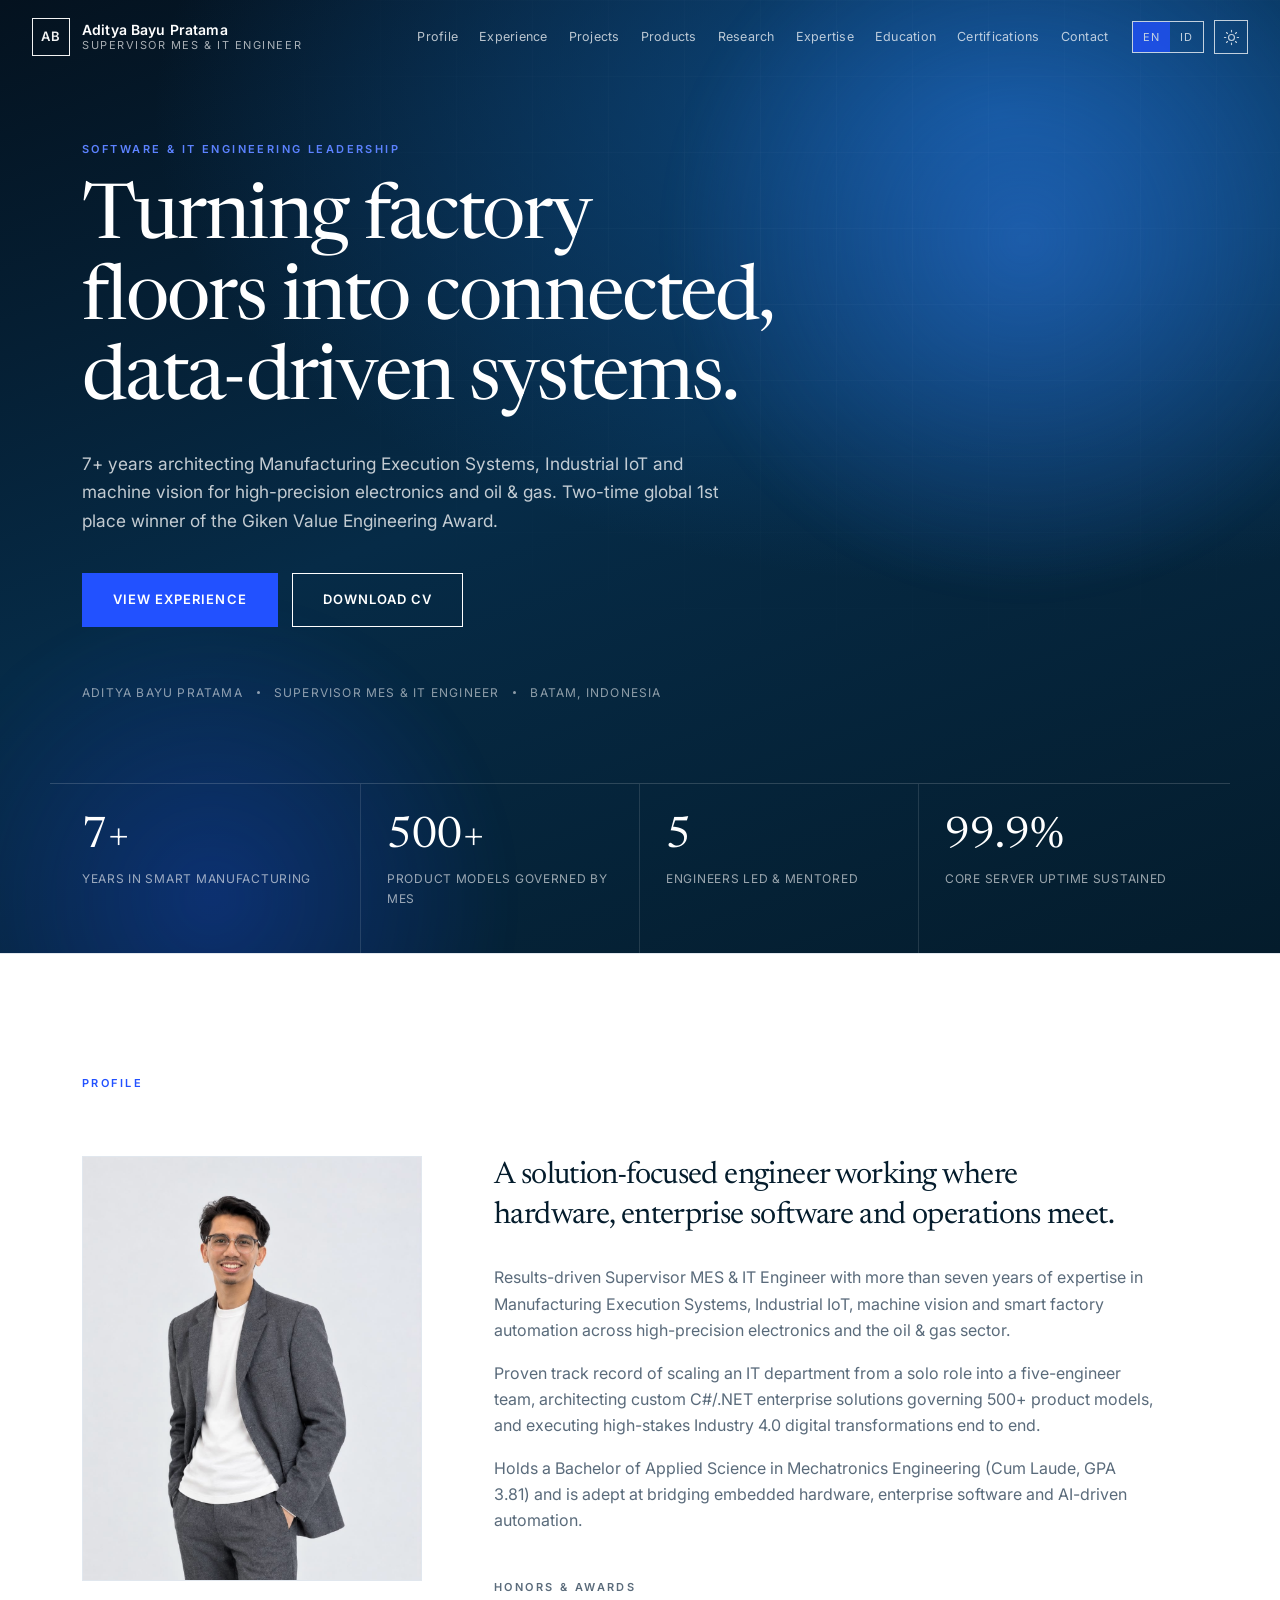
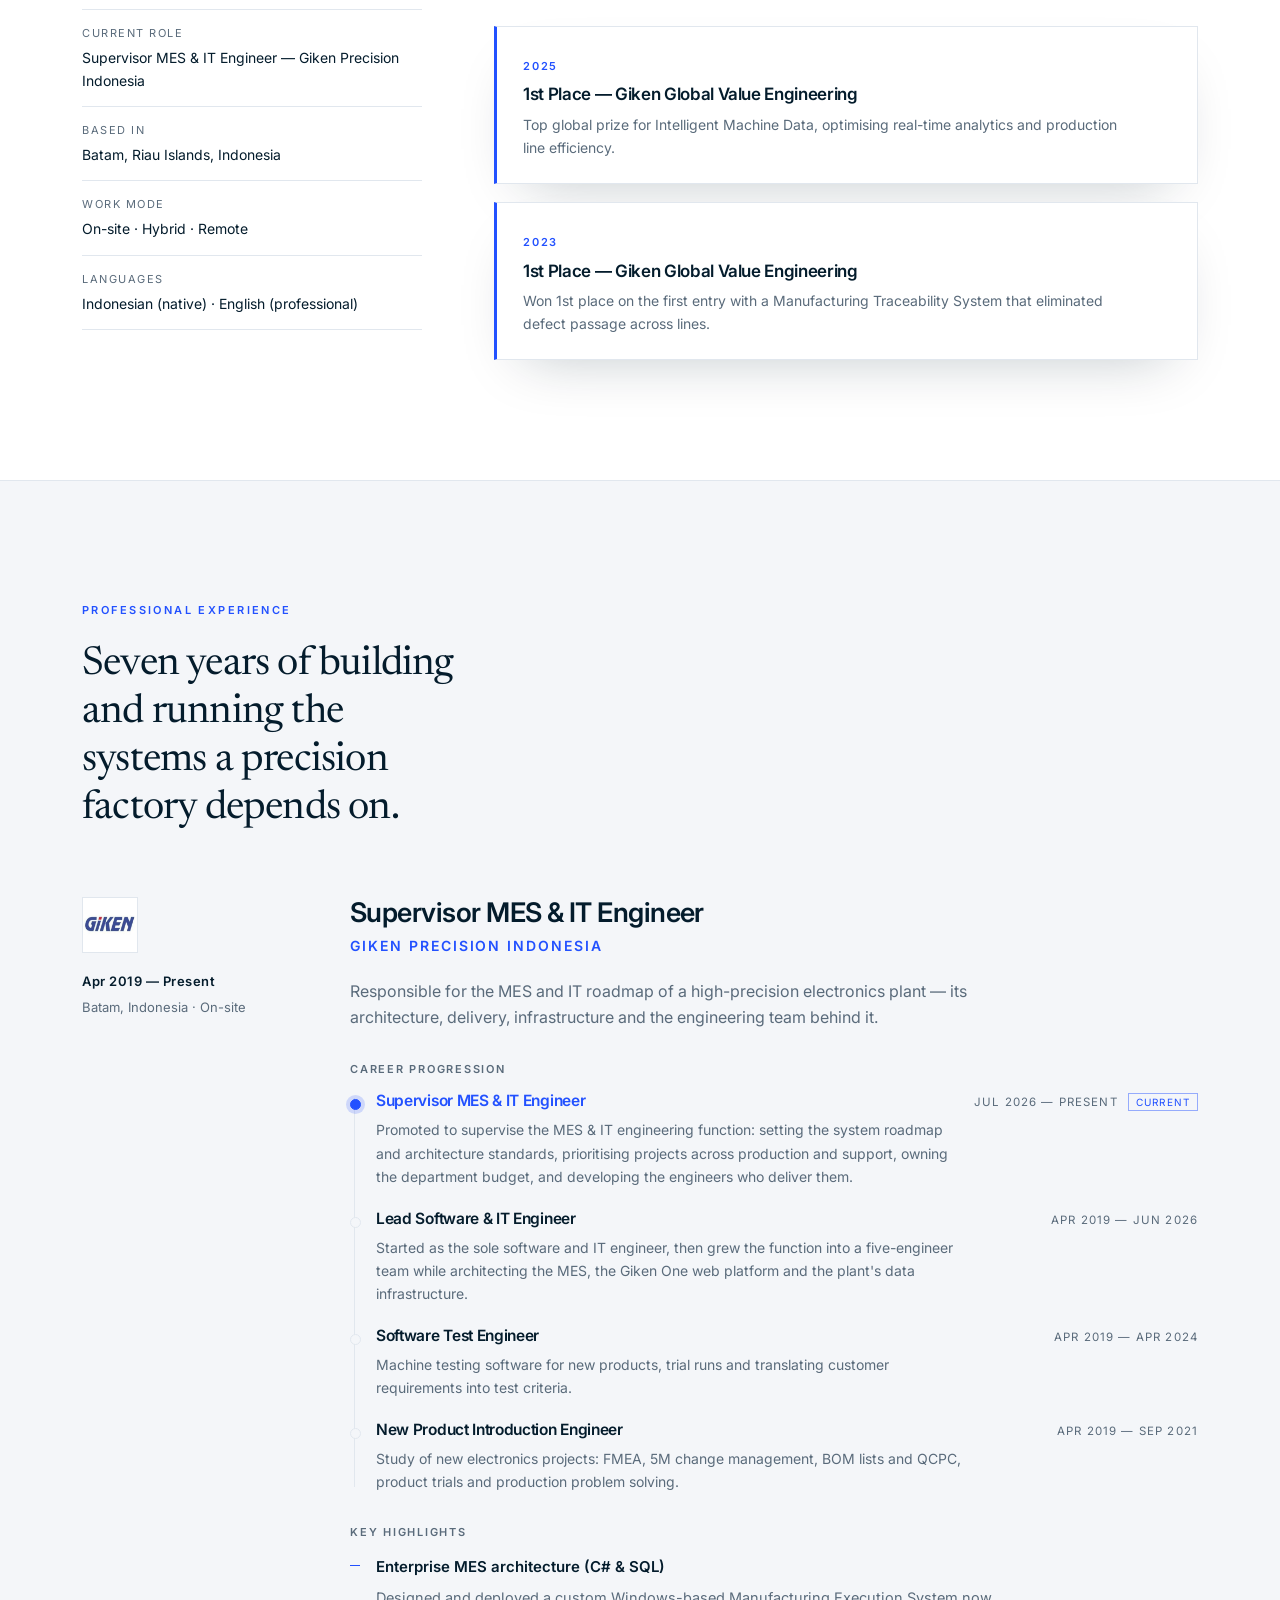
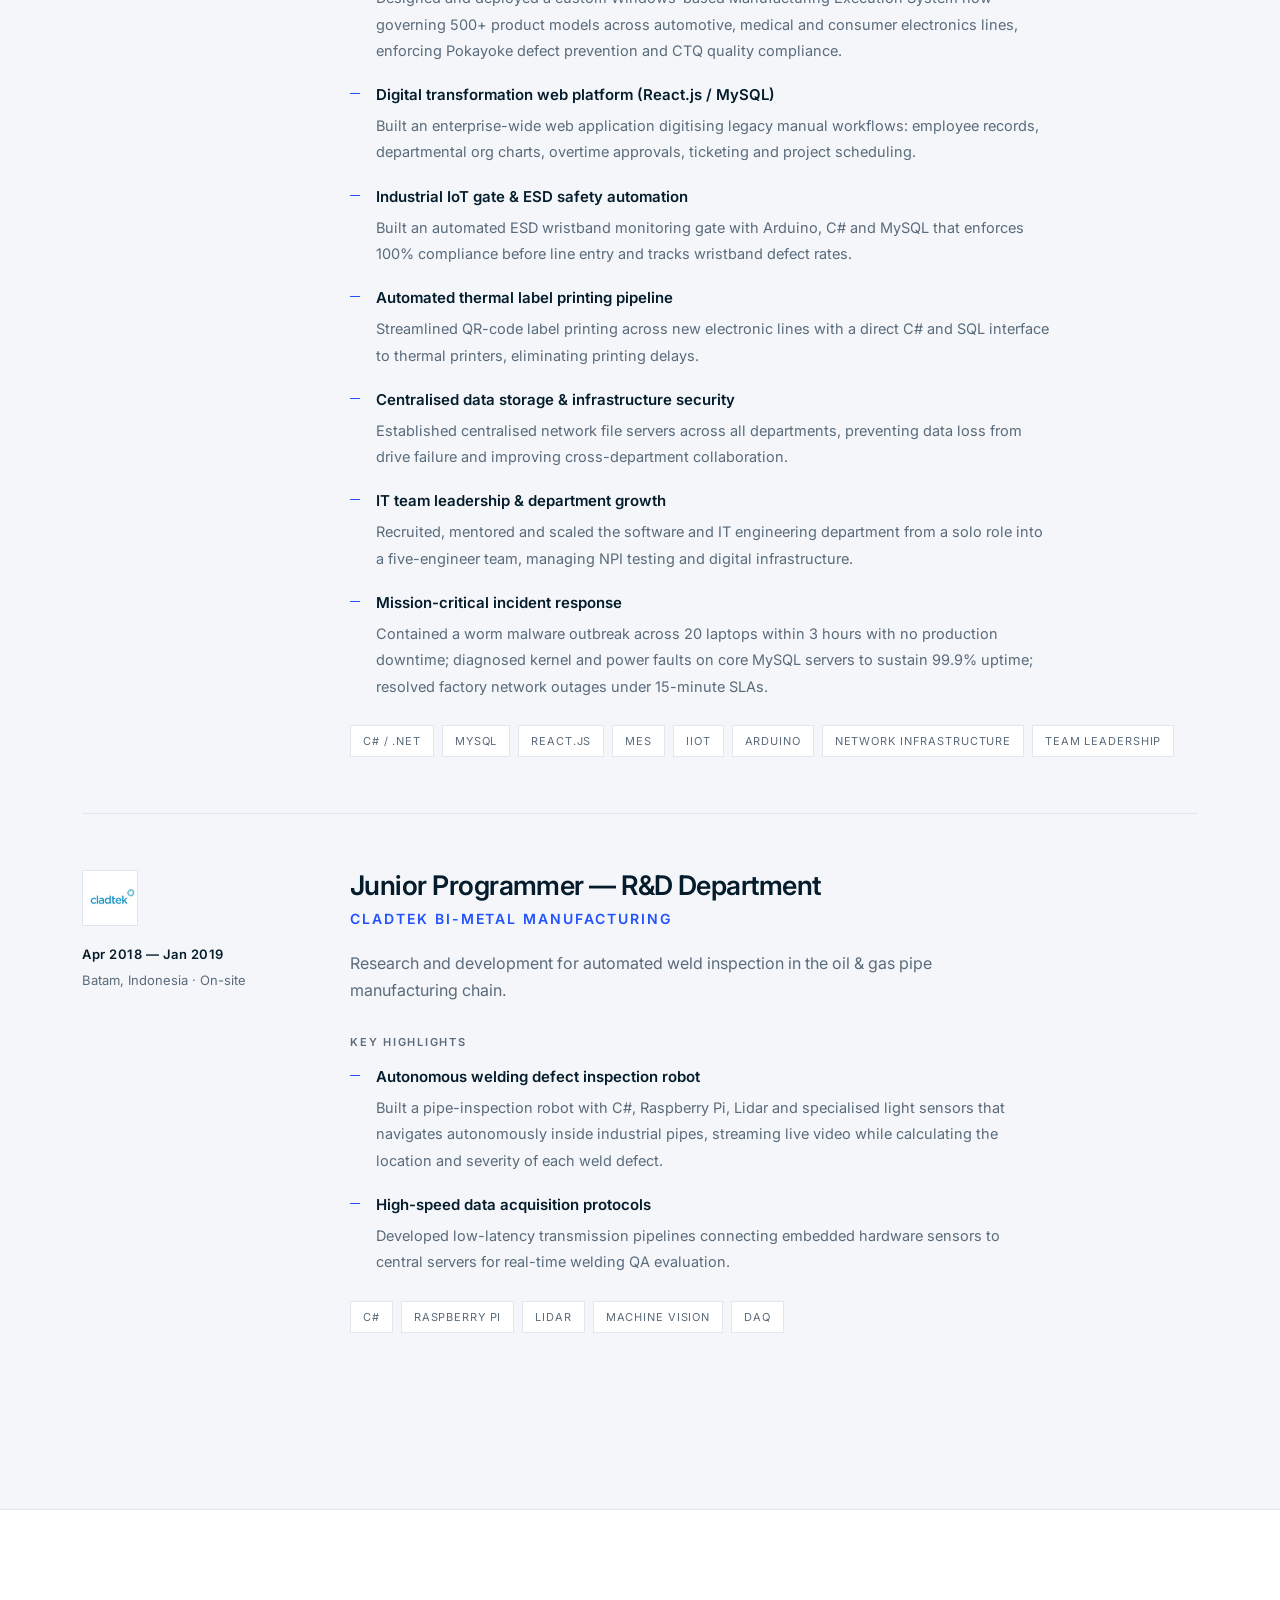
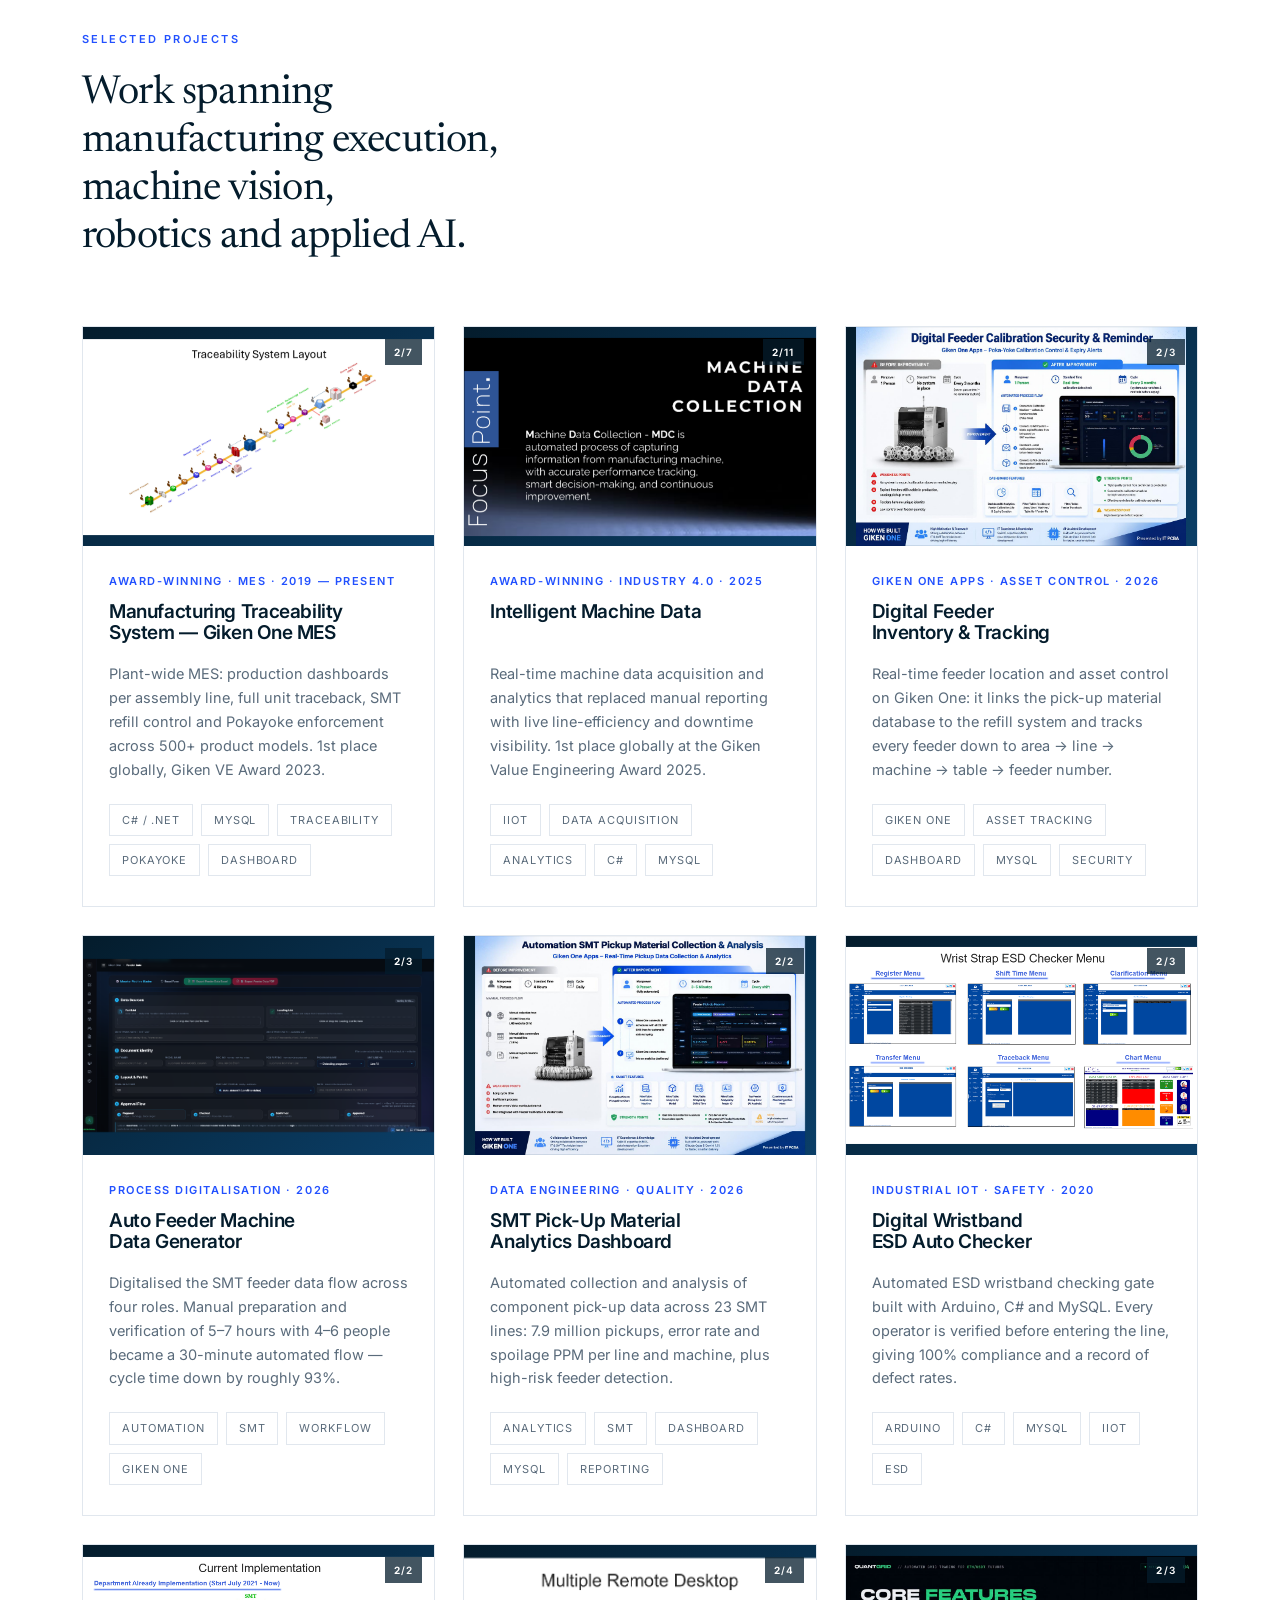
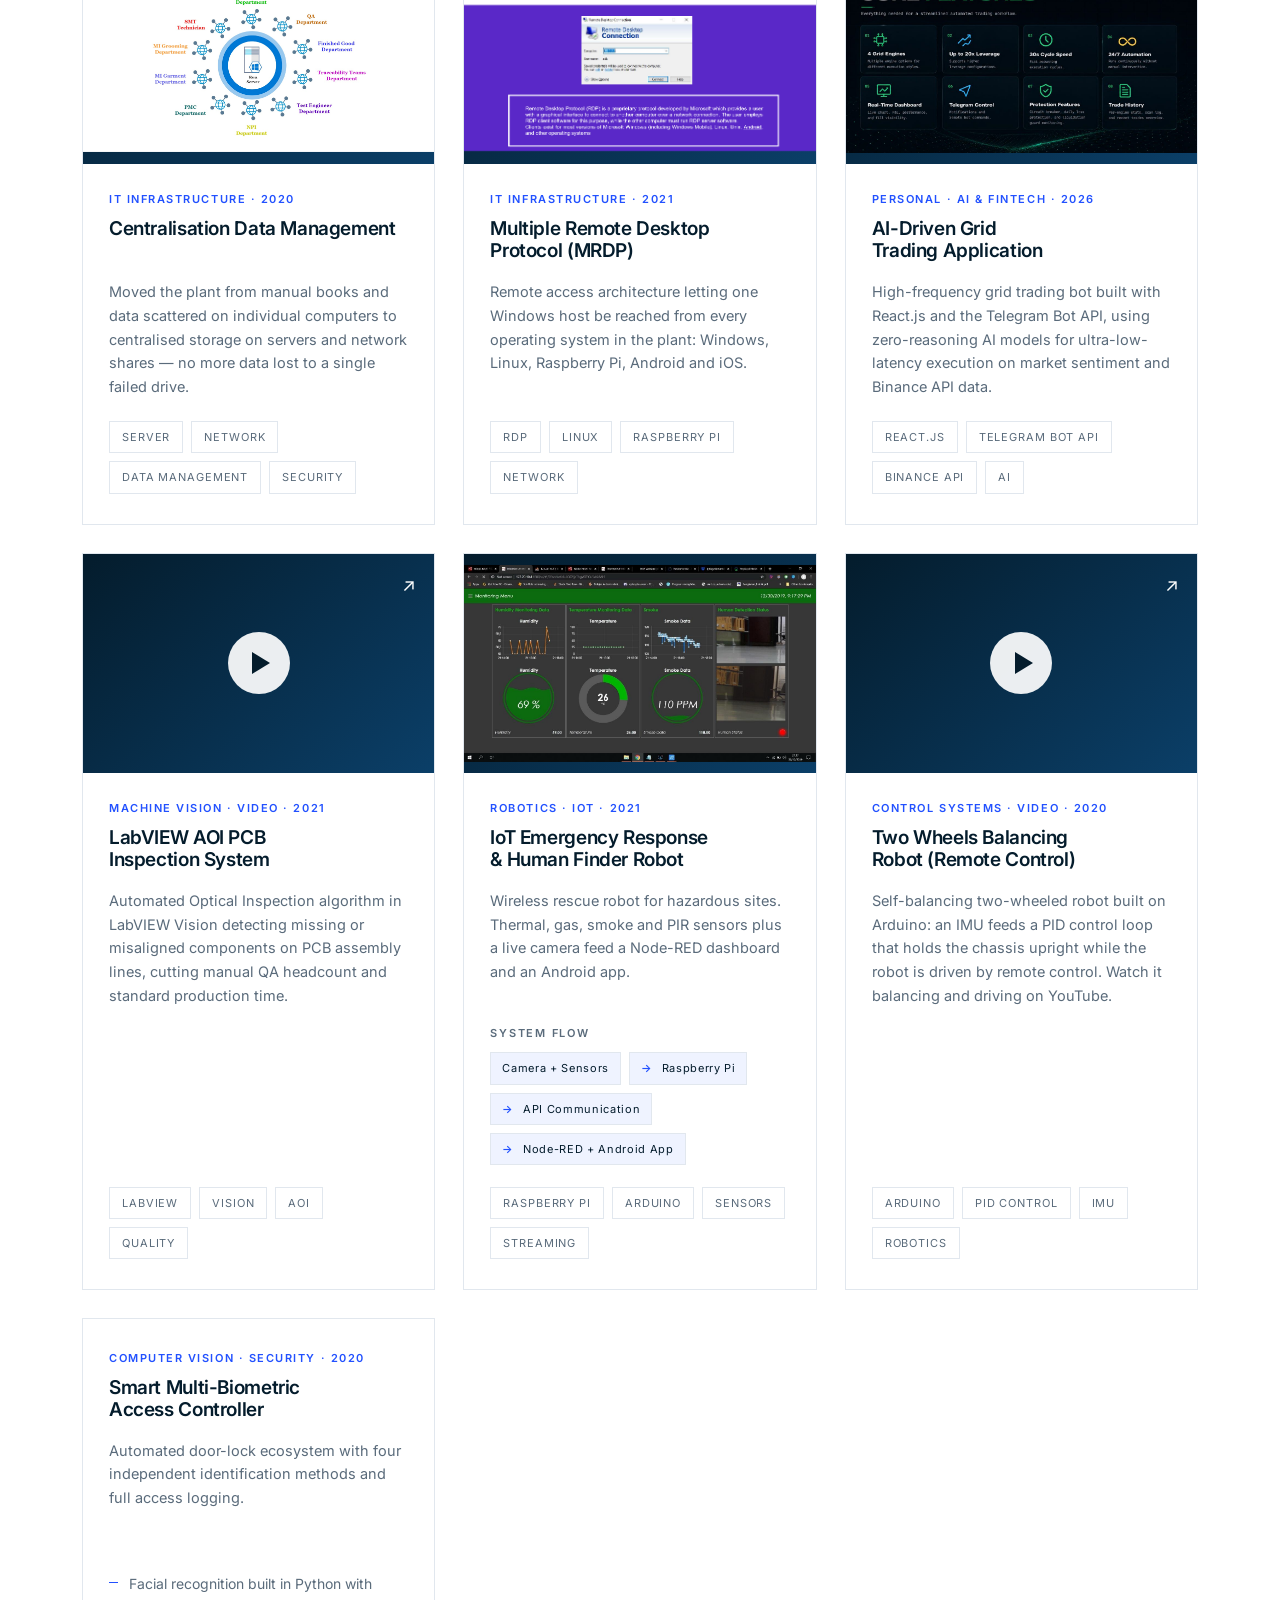
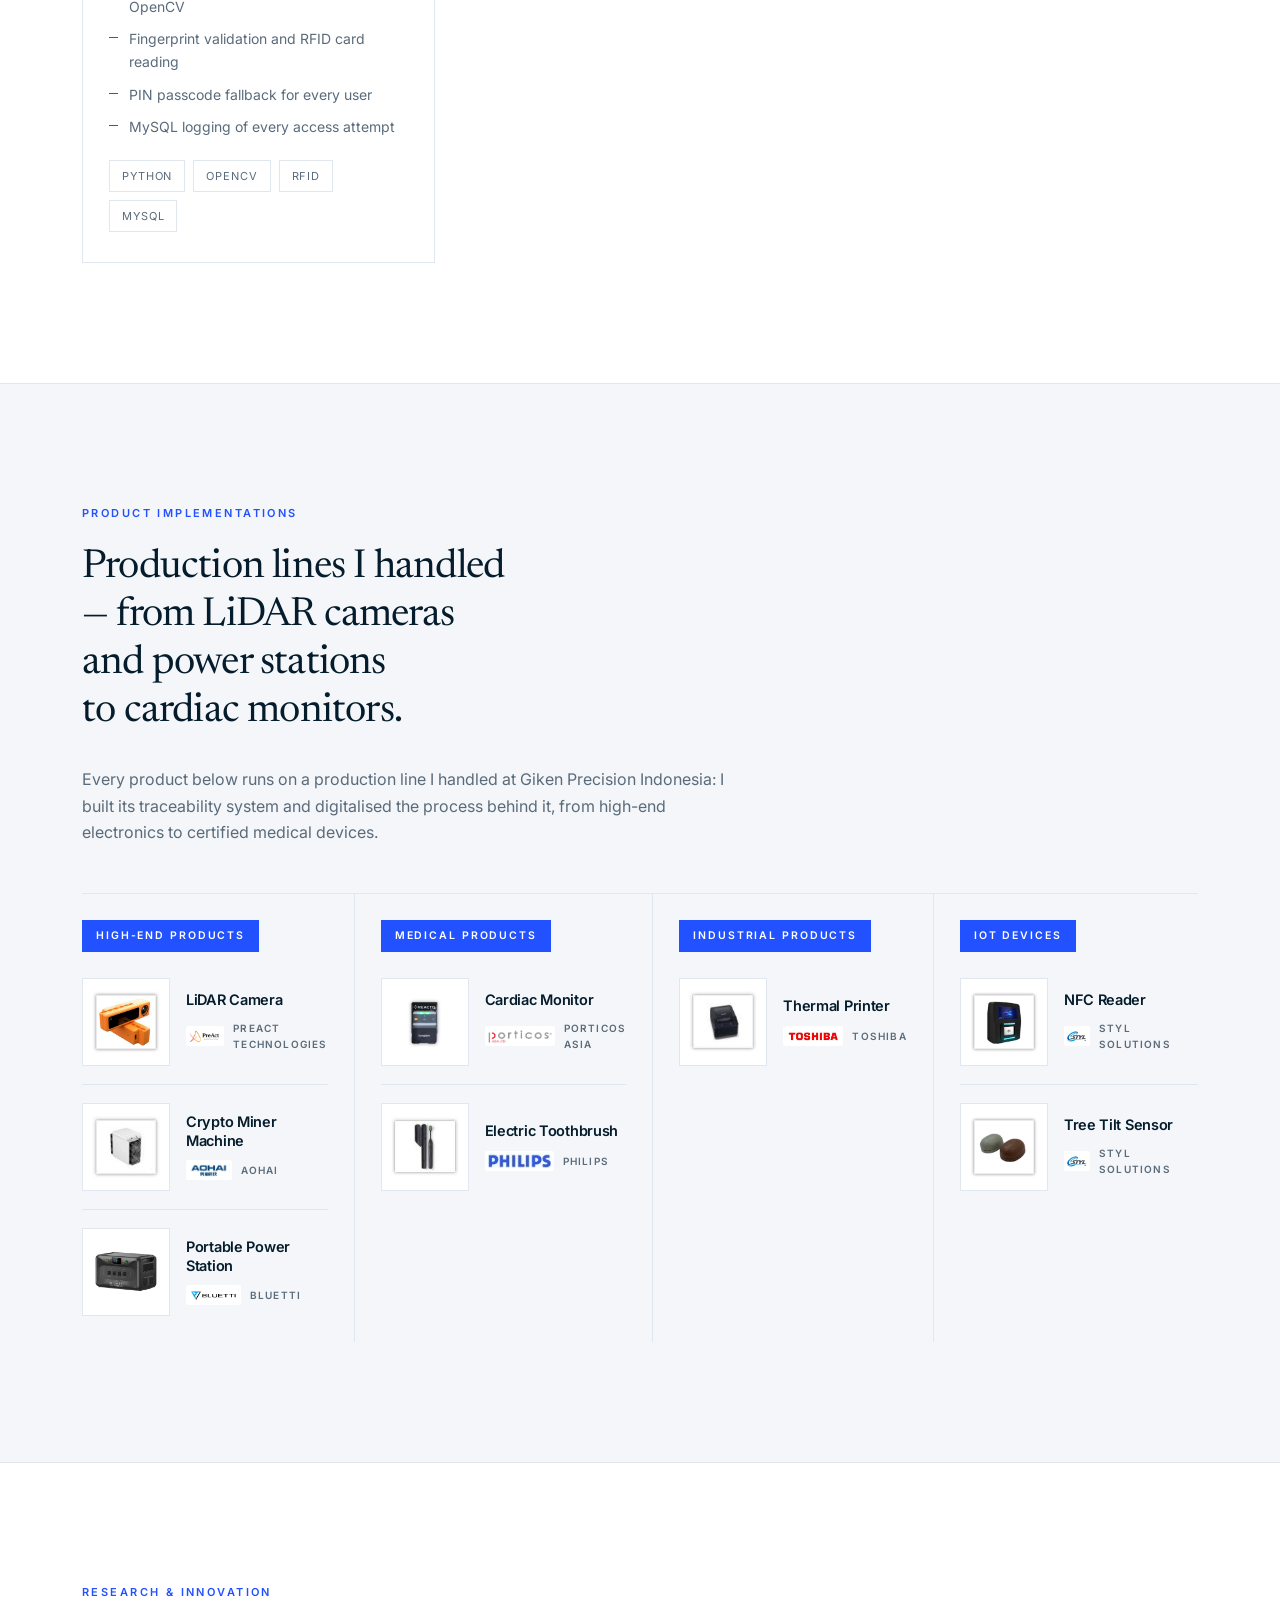
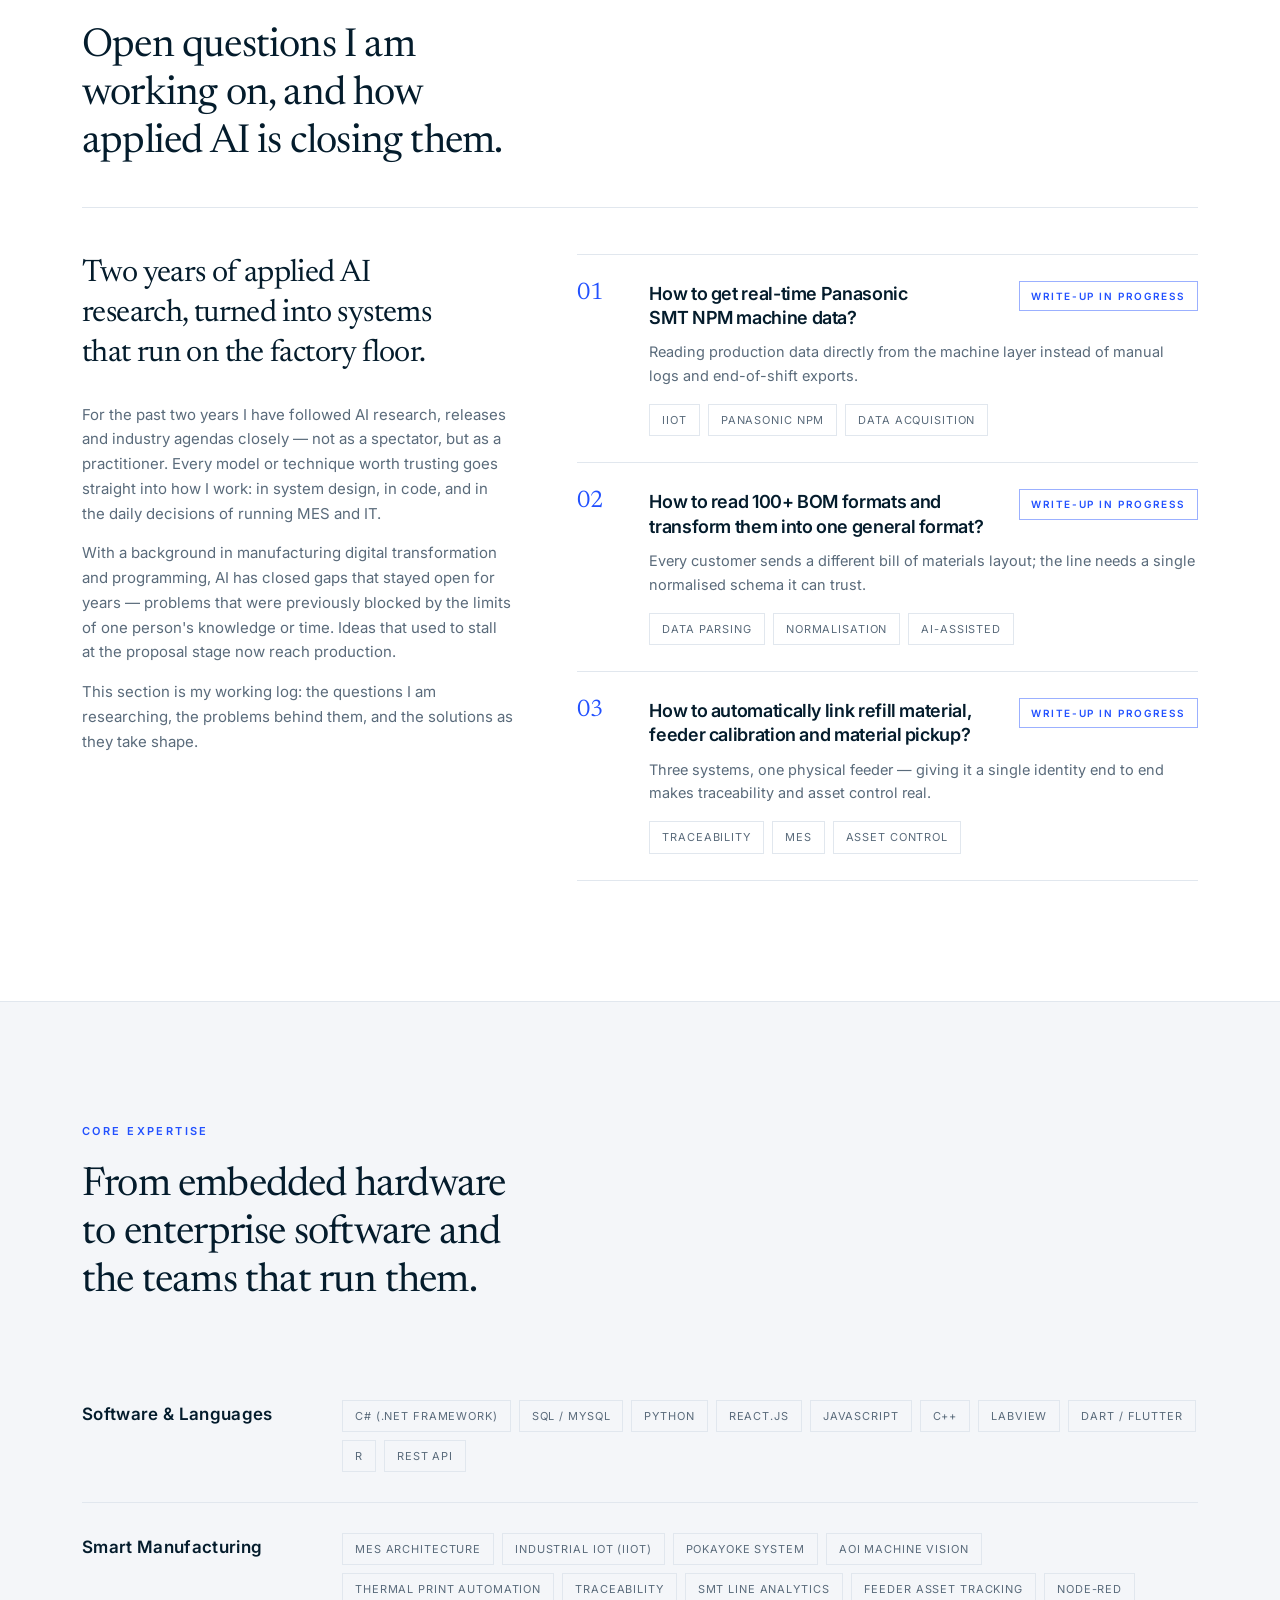
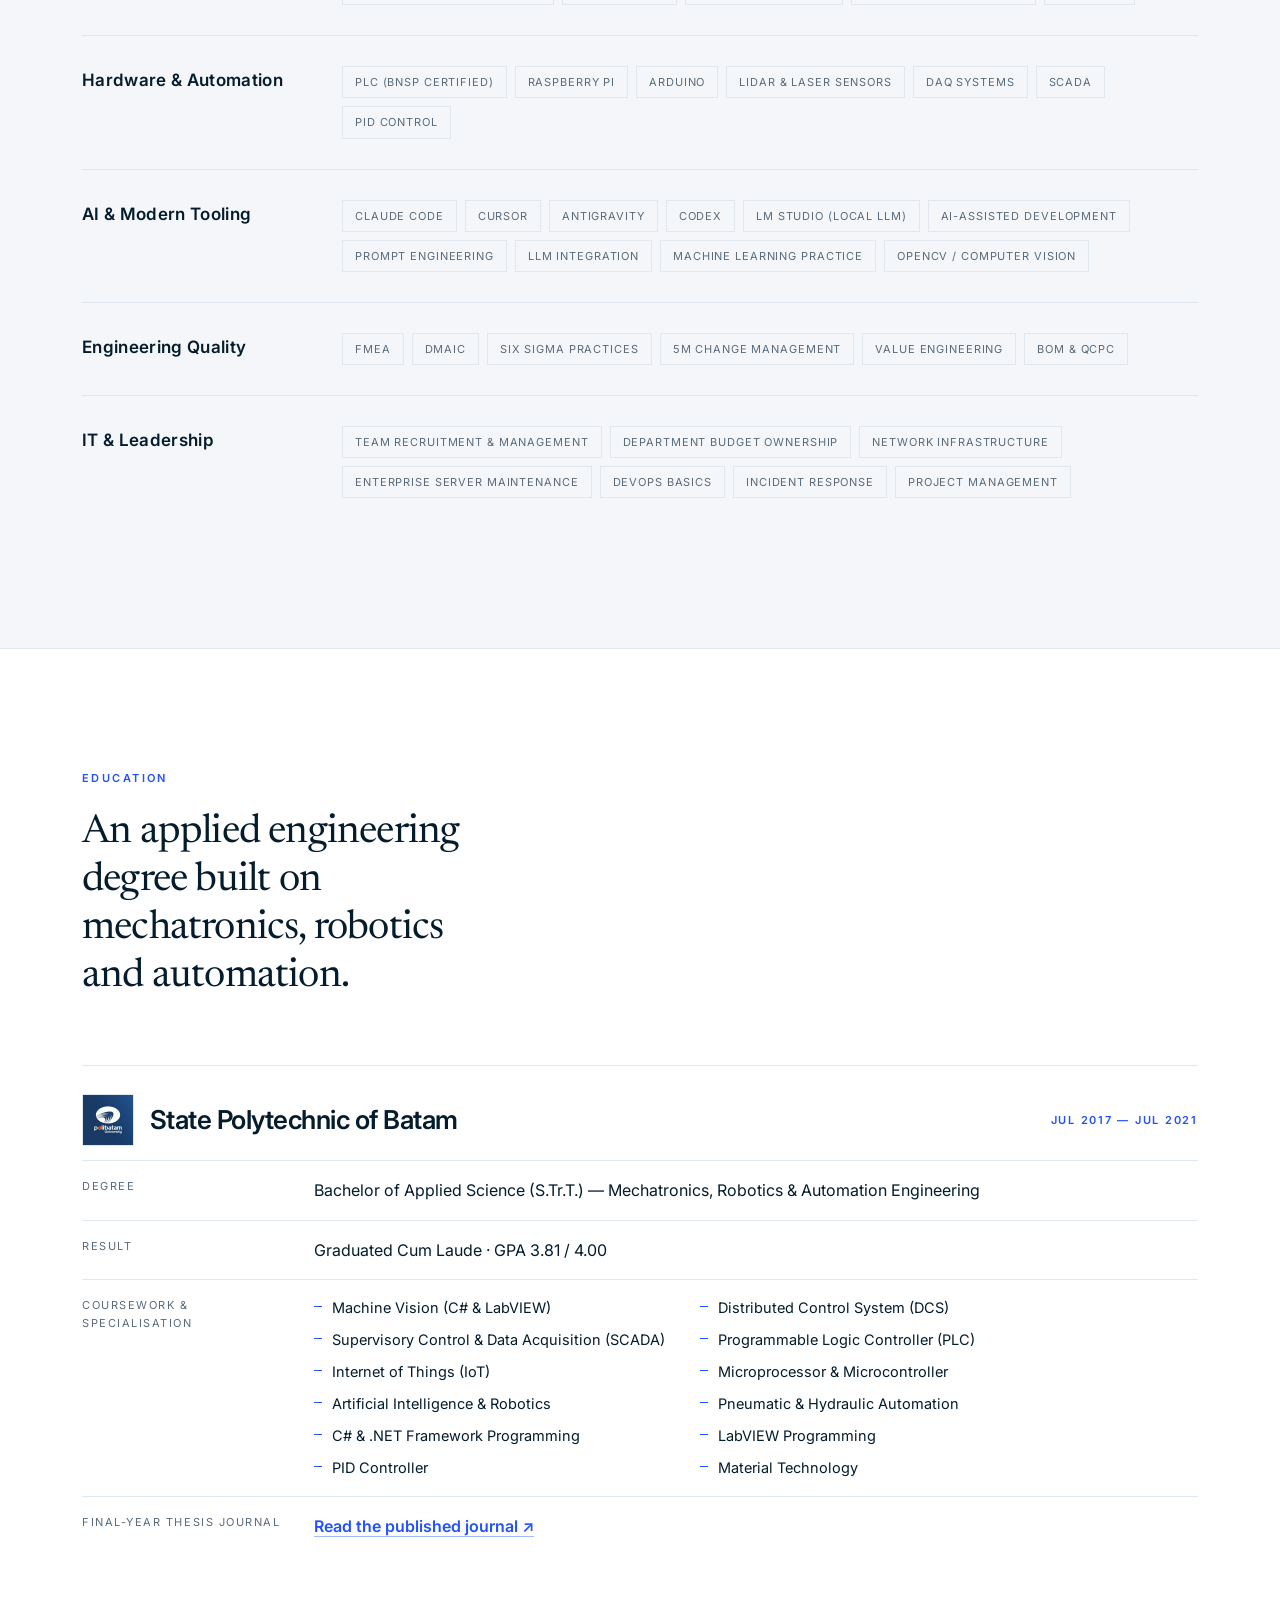
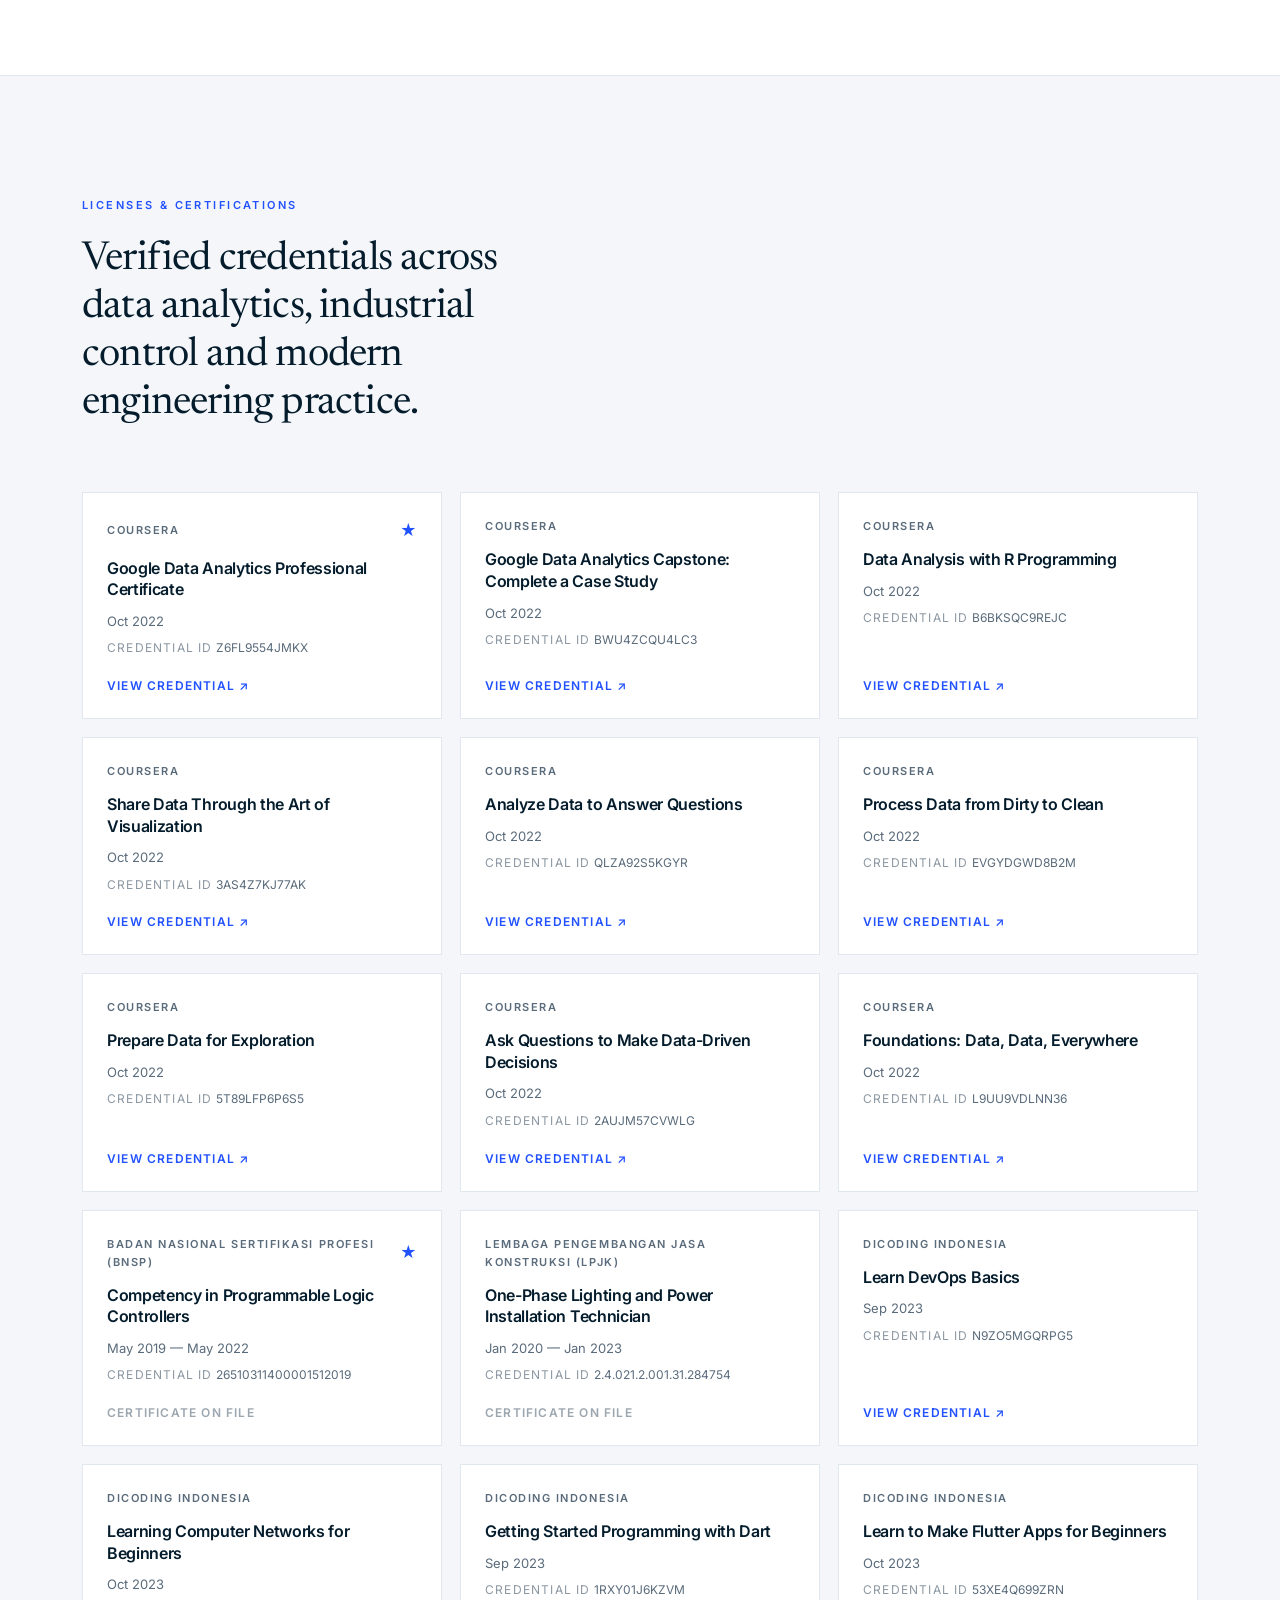
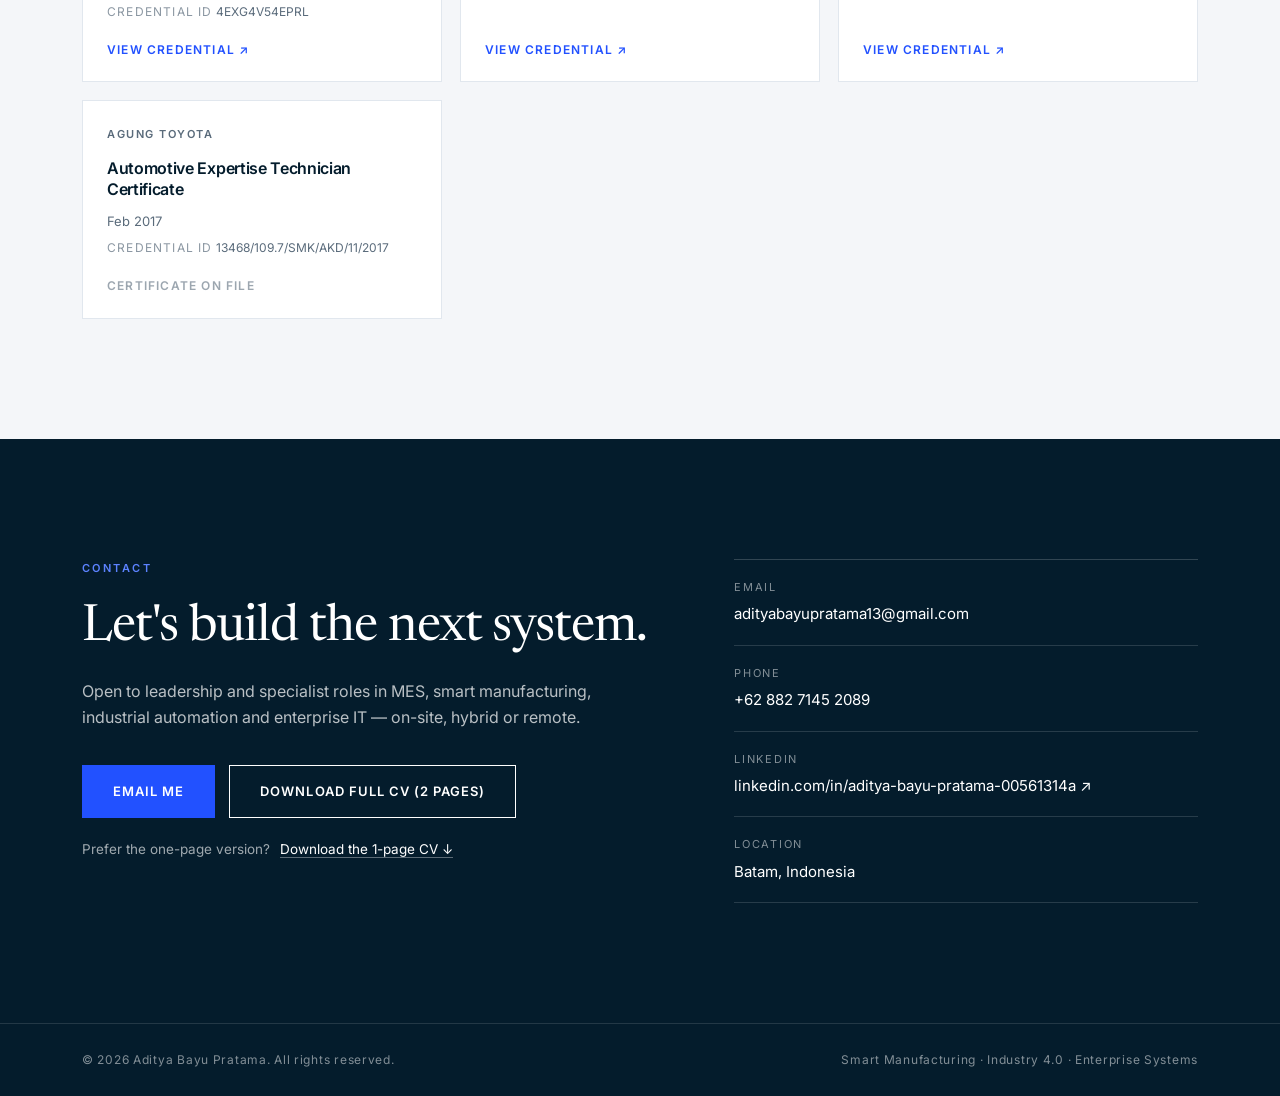
==== commit 77e1360c: "Add a link-preview card for WhatsApp and LinkedIn Shared links showed plain text because the page ha" ====
--- a/index.html
+++ b/index.html
@@ -5,9 +5,25 @@
 <meta name="viewport" content="width=device-width,initial-scale=1">
 <title>Aditya Bayu Pratama — Supervisor MES &amp; IT Engineer</title>
 <meta name="description" content="Aditya Bayu Pratama — Supervisor MES &amp; IT Engineer. Manufacturing Execution Systems, Industrial IoT, machine vision and smart factory automation. Batam, Indonesia.">
+<meta property="og:type" content="profile">
+<meta property="og:site_name" content="Aditya Bayu Pratama">
+<meta property="og:url" content="https://adityabayupratama13.github.io/CV/">
 <meta property="og:title" content="Aditya Bayu Pratama — Supervisor MES &amp; IT Engineer">
-<meta property="og:description" content="7+ years architecting MES, Industrial IoT and machine vision for high-precision manufacturing.">
-<meta property="og:type" content="profile">
+<meta property="og:description" content="7+ years building Manufacturing Execution Systems, Industrial IoT and machine vision for high-precision electronics. Two-time global 1st place, Giken Value Engineering Award.">
+<meta property="og:image" content="https://adityabayupratama13.github.io/CV/assets/img/og-cover.jpg">
+<meta property="og:image:secure_url" content="https://adityabayupratama13.github.io/CV/assets/img/og-cover.jpg">
+<meta property="og:image:type" content="image/jpeg">
+<meta property="og:image:width" content="1200">
+<meta property="og:image:height" content="630">
+<meta property="og:image:alt" content="Aditya Bayu Pratama, Supervisor MES &amp; IT Engineer — 7+ years, 500+ product models, 5 engineers led, two global first places.">
+<meta property="og:locale" content="en_US">
+<meta property="og:locale:alternate" content="id_ID">
+<meta name="twitter:card" content="summary_large_image">
+<meta name="twitter:title" content="Aditya Bayu Pratama — Supervisor MES &amp; IT Engineer">
+<meta name="twitter:description" content="MES, Industrial IoT and machine vision for high-precision manufacturing. Batam, Indonesia.">
+<meta name="twitter:image" content="https://adityabayupratama13.github.io/CV/assets/img/og-cover.jpg">
+<meta name="theme-color" content="#041C2C">
+<link rel="canonical" href="https://adityabayupratama13.github.io/CV/">
 <link rel="icon" href="data:image/svg+xml,%3Csvg xmlns='http://www.w3.org/2000/svg' viewBox='0 0 64 64'%3E%3Crect width='64' height='64' fill='%23041C2C'/%3E%3Crect x='3.5' y='3.5' width='57' height='57' fill='none' stroke='%232251FF' stroke-width='2'/%3E%3Ctext x='32' y='43' font-family='Georgia,serif' font-size='30' fill='%23ffffff' text-anchor='middle'%3EAB%3C/text%3E%3C/svg%3E">
 <link rel="preconnect" href="https://fonts.googleapis.com">
 <link rel="preconnect" href="https://fonts.gstatic.com" crossorigin>
--- a/styles.css
+++ b/styles.css
@@ -133,7 +133,7 @@
 .btn-primary{background:var(--accent);color:#fff}
 .btn-primary:hover{background:#173FD6}
 .btn-ghost{border-color:currentColor;color:inherit}
-.btn-ghost:hover{background:currentColor;color:var(--navy)}
+.btn-ghost:hover{background:#fff;color:var(--navy);border-color:#fff}
 .hero-meta{
   display:flex;align-items:center;gap:14px;flex-wrap:wrap;
   margin-top:56px;font-size:12px;letter-spacing:.1em;text-transform:uppercase;color:rgba(255,255,255,.55);
@@ -214,7 +214,7 @@
 .gallery figure:hover img{transform:scale(1.04)}
 
 /* ============ projects ============ */
-.pgrid{display:grid;grid-template-columns:repeat(auto-fill,minmax(330px,1fr));gap:28px}
+.pgrid{display:grid;grid-template-columns:repeat(auto-fill,minmax(330px,1fr));gap:28px;align-items:stretch}
 .pcard{
   position:relative;background:var(--surface);border:1px solid var(--line);display:flex;flex-direction:column;
   transition:transform .35s ease,box-shadow .35s ease,border-color .35s;
@@ -328,7 +328,7 @@
 .slides.nolb{cursor:pointer}
 .slide{
   position:absolute;inset:0;width:100%;height:100%;object-fit:contain;
-  opacity:0;transition:opacity .9s ease;
+  opacity:0;transition:opacity .5s ease;will-change:opacity;
 }
 .slide.on{opacity:1}
 .badge{
@@ -515,13 +515,184 @@
 
 /* ============ company logo (links to LinkedIn) ============ */
 .exp-logo{
-  display:inline-flex;align-items:center;justify-content:center;height:56px;padding:9px 14px;margin-bottom:18px;
-  background:#fff;border:1px solid var(--line);
+  display:inline-flex;align-items:center;justify-content:center;width:56px;height:56px;margin-bottom:18px;
+  overflow:hidden;background:#fff;border:1px solid var(--line);
   transition:transform .3s ease,border-color .3s ease,box-shadow .3s ease;
 }
 .exp-logo:hover{transform:translateY(-2px);border-color:color-mix(in srgb,var(--accent) 50%,var(--line));box-shadow:var(--shadow)}
-.exp-logo img{max-height:100%;width:auto;max-width:150px;object-fit:contain}
+.exp-logo img{width:100%;height:100%;object-fit:cover}
 
 .edu-title{display:flex;align-items:center;gap:16px}
 .edu-logo{height:52px;width:52px;padding:0;margin:0;flex:0 0 auto;overflow:hidden}
 .edu-logo img{max-width:100%;height:100%;object-fit:cover}
+
+/* ============ typographic polish ============ */
+.hero-title,.section-title,.lead,.contact-head,.rq-body h3,.pcard h3{text-wrap:balance}
+.hero-title{max-width:18ch}
+.metric-lab{display:block;min-height:2.6em}
+
+/* research: status sits with the question, tags keep their own row */
+.rq-head{display:flex;align-items:baseline;justify-content:space-between;gap:18px;margin-bottom:10px}
+.rq-head h3{margin:0;flex:1 1 auto}
+.rq-head .rq-status{flex:0 0 auto}
+.rq-body .tags{margin-top:0}
+
+/* certifications: CTA pinned to the card bottom */
+.cert-cta{margin-top:auto;padding-top:18px}
+
+/* education: period stays on the title line */
+.edu-head{align-items:center;flex-wrap:nowrap}
+.edu-title{margin-right:auto;min-width:0}
+
+/* ============ hero motion ============ */
+@keyframes drift{
+  0%{transform:translate3d(0,0,0) scale(1)}
+  50%{transform:translate3d(-4%,3%,0) scale(1.08)}
+  100%{transform:translate3d(3%,-2%,0) scale(1.02)}
+}
+@keyframes drift2{
+  0%{transform:translate3d(0,0,0) scale(1);opacity:.5}
+  50%{transform:translate3d(6%,-4%,0) scale(1.12);opacity:.75}
+  100%{transform:translate3d(-3%,4%,0) scale(1);opacity:.5}
+}
+@keyframes gridpan{
+  from{background-position:0 0,0 0}
+  to{background-position:76px 76px,76px 76px}
+}
+@keyframes rise{
+  from{opacity:0;transform:translateY(26px)}
+  to{opacity:1;transform:none}
+}
+.hero-glow{animation:drift 22s ease-in-out infinite alternate}
+.hero-bg::after{
+  content:"";position:absolute;left:-10%;bottom:-30%;width:680px;height:680px;border-radius:50%;
+  background:radial-gradient(circle,rgba(34,81,255,.28) 0%,rgba(34,81,255,0) 62%);
+  filter:blur(14px);animation:drift2 28s ease-in-out infinite alternate;
+}
+.hero-grid{animation:gridpan 70s linear infinite}
+.hero-inner > *{animation:rise .9s cubic-bezier(.2,.6,.2,1) both}
+.hero-inner > *:nth-child(1){animation-delay:.05s}
+.hero-inner > *:nth-child(2){animation-delay:.15s}
+.hero-inner > *:nth-child(3){animation-delay:.28s}
+.hero-inner > *:nth-child(4){animation-delay:.4s}
+.hero-inner > *:nth-child(5){animation-delay:.52s}
+.metrics{animation:rise 1s cubic-bezier(.2,.6,.2,1) .62s both}
+
+/* current role marker: a slow, quiet pulse */
+@keyframes pulse{
+  0%{box-shadow:0 0 0 0 color-mix(in srgb,var(--accent) 45%,transparent)}
+  70%{box-shadow:0 0 0 9px color-mix(in srgb,var(--accent) 0%,transparent)}
+  100%{box-shadow:0 0 0 0 color-mix(in srgb,var(--accent) 0%,transparent)}
+}
+.role.now::before{animation:pulse 2.6s ease-out infinite}
+
+/* ============ research: clear rule under the heading ============ */
+.research .section-head{margin-bottom:0;padding-bottom:40px}
+.research-grid{border-top:1px solid var(--line);padding-top:46px}
+
+/* ============ contact: CV downloads kept together ============ */
+.contact-alt{margin:20px 0 0;font-size:13.5px;color:rgba(255,255,255,.62)}
+.contact-alt a{
+  color:#fff;border-bottom:1px solid rgba(255,255,255,.35);margin-left:6px;
+  transition:border-color .25s,color .25s;
+}
+.contact-alt a:hover{color:var(--accent-soft);border-bottom-color:var(--accent-soft)}
+.contact-list dd a{border-bottom:1px solid transparent;transition:border-color .25s,color .25s}
+.contact-list dd a:hover{border-bottom-color:currentColor}
+
+/* ============ reading progress ============ */
+#progress{
+  position:fixed;top:0;left:0;height:2px;width:100%;z-index:60;
+  background:linear-gradient(90deg,var(--accent),var(--accent-soft));
+  transform:scaleX(0);transform-origin:0 50%;
+  transition:transform .12s linear;pointer-events:none;
+}
+
+/* ============ back to top ============ */
+#toTop{
+  position:fixed;right:26px;bottom:26px;z-index:55;width:46px;height:46px;
+  display:grid;place-items:center;cursor:pointer;
+  background:var(--surface);color:var(--text);border:1px solid var(--line);
+  box-shadow:var(--shadow);opacity:0;transform:translateY(14px);pointer-events:none;
+  transition:opacity .35s ease,transform .35s ease,background .25s,color .25s,border-color .25s;
+}
+#toTop.show{opacity:1;transform:none;pointer-events:auto}
+#toTop:hover{background:var(--accent);color:#fff;border-color:var(--accent)}
+#toTop svg{width:19px;height:19px}
+@media (max-width:640px){ #toTop{right:16px;bottom:16px;width:42px;height:42px} }
+
+/* reduced motion: keep the room alive, drop the large movement */
+@keyframes breathe{0%{opacity:.55}100%{opacity:1}}
+@keyframes fadein{from{opacity:0}to{opacity:1}}
+@media (prefers-reduced-motion:reduce){
+  .hero-glow{animation:breathe 12s ease-in-out infinite alternate}
+  .hero-bg::after{animation:breathe 16s ease-in-out infinite alternate}
+  .hero-grid{animation:gridpan 180s linear infinite}
+  .hero-inner > *,.metrics{animation:fadein .7s ease both}
+  .role.now::before{animation:pulse 3.4s ease-out infinite}
+  .reveal{transition-duration:.35s}
+  #progress{transition:none}
+}
+
+/* ============ mobile refinements ============ */
+@media (max-width:640px){
+  /* research: the question keeps the full width, the status tag drops below */
+  .rq-head{flex-direction:column;align-items:flex-start;gap:10px}
+  .rq-head h3{max-width:none}
+  /* hero: buttons share one column, meta reads as a stacked list */
+  .hero-cta{flex-direction:column;align-items:stretch}
+  .hero-cta .btn{justify-content:center;width:100%}
+  .hero-meta{flex-direction:column;align-items:flex-start;gap:7px}
+  .hero-meta .dot{display:none}
+  /* two metrics per row instead of four stacked cards */
+  .metrics{grid-template-columns:repeat(2,1fr)}
+  .metric{padding:20px 16px 24px;border-right:1px solid rgba(255,255,255,.12)}
+  .metric:nth-child(2n){border-right:0;padding-right:0}
+  .metric:nth-child(2n+1){padding-left:0}
+  .metric:nth-child(n+3){border-top:1px solid rgba(255,255,255,.12)}
+  .metric-lab{min-height:0}
+  .contact-list dd{word-break:break-word}
+  .contact-alt a{display:block;margin:8px 0 0;width:max-content}
+}
+
+/* ============ projects: one rhythm across every card ============ */
+.pcard h3{
+  display:-webkit-box;-webkit-line-clamp:2;-webkit-box-orient:vertical;overflow:hidden;
+  min-height:2.7em;
+}
+.pcard-desc{
+  display:-webkit-box;-webkit-line-clamp:5;-webkit-box-orient:vertical;overflow:hidden;
+  min-height:calc(5 * 1.65em);
+}
+.pcard .plist{margin-top:14px}
+.pcard .flow{margin-top:16px}
+@media (max-width:640px){
+  .pcard h3{min-height:0}
+  .pcard-desc{-webkit-line-clamp:unset;min-height:0}
+}
+
+/* ============ "show all" control (mobile only) ============ */
+.more{display:none}
+@media (max-width:640px){
+  .more{
+    display:inline-flex;align-items:center;justify-content:center;width:100%;margin-top:22px;
+    padding:14px 20px;background:none;border:1px solid var(--line);color:var(--accent);
+    font:inherit;font-size:12px;font-weight:600;letter-spacing:.12em;text-transform:uppercase;
+    cursor:pointer;transition:background .25s,border-color .25s;
+  }
+  .more:hover{background:color-mix(in srgb,var(--accent) 8%,transparent);border-color:var(--accent)}
+  .pgrid > *:nth-child(n+5){display:none}
+  .pgrid.expanded > *{display:flex}
+  .cert-grid > *:nth-child(n+7){display:none}
+  .cert-grid.expanded > *{display:flex}
+
+  /* tighter vertical rhythm so the page reads shorter on a phone */
+  .section{padding:64px 0}
+  .section-head{margin-bottom:40px}
+  .pgrid{gap:18px}
+  .cert-grid{gap:14px}
+  .cert{padding:20px 18px 18px}
+  .exp-bullets{gap:16px}
+  .exp{padding:40px 0}
+  .prow{padding:14px 0}
+}
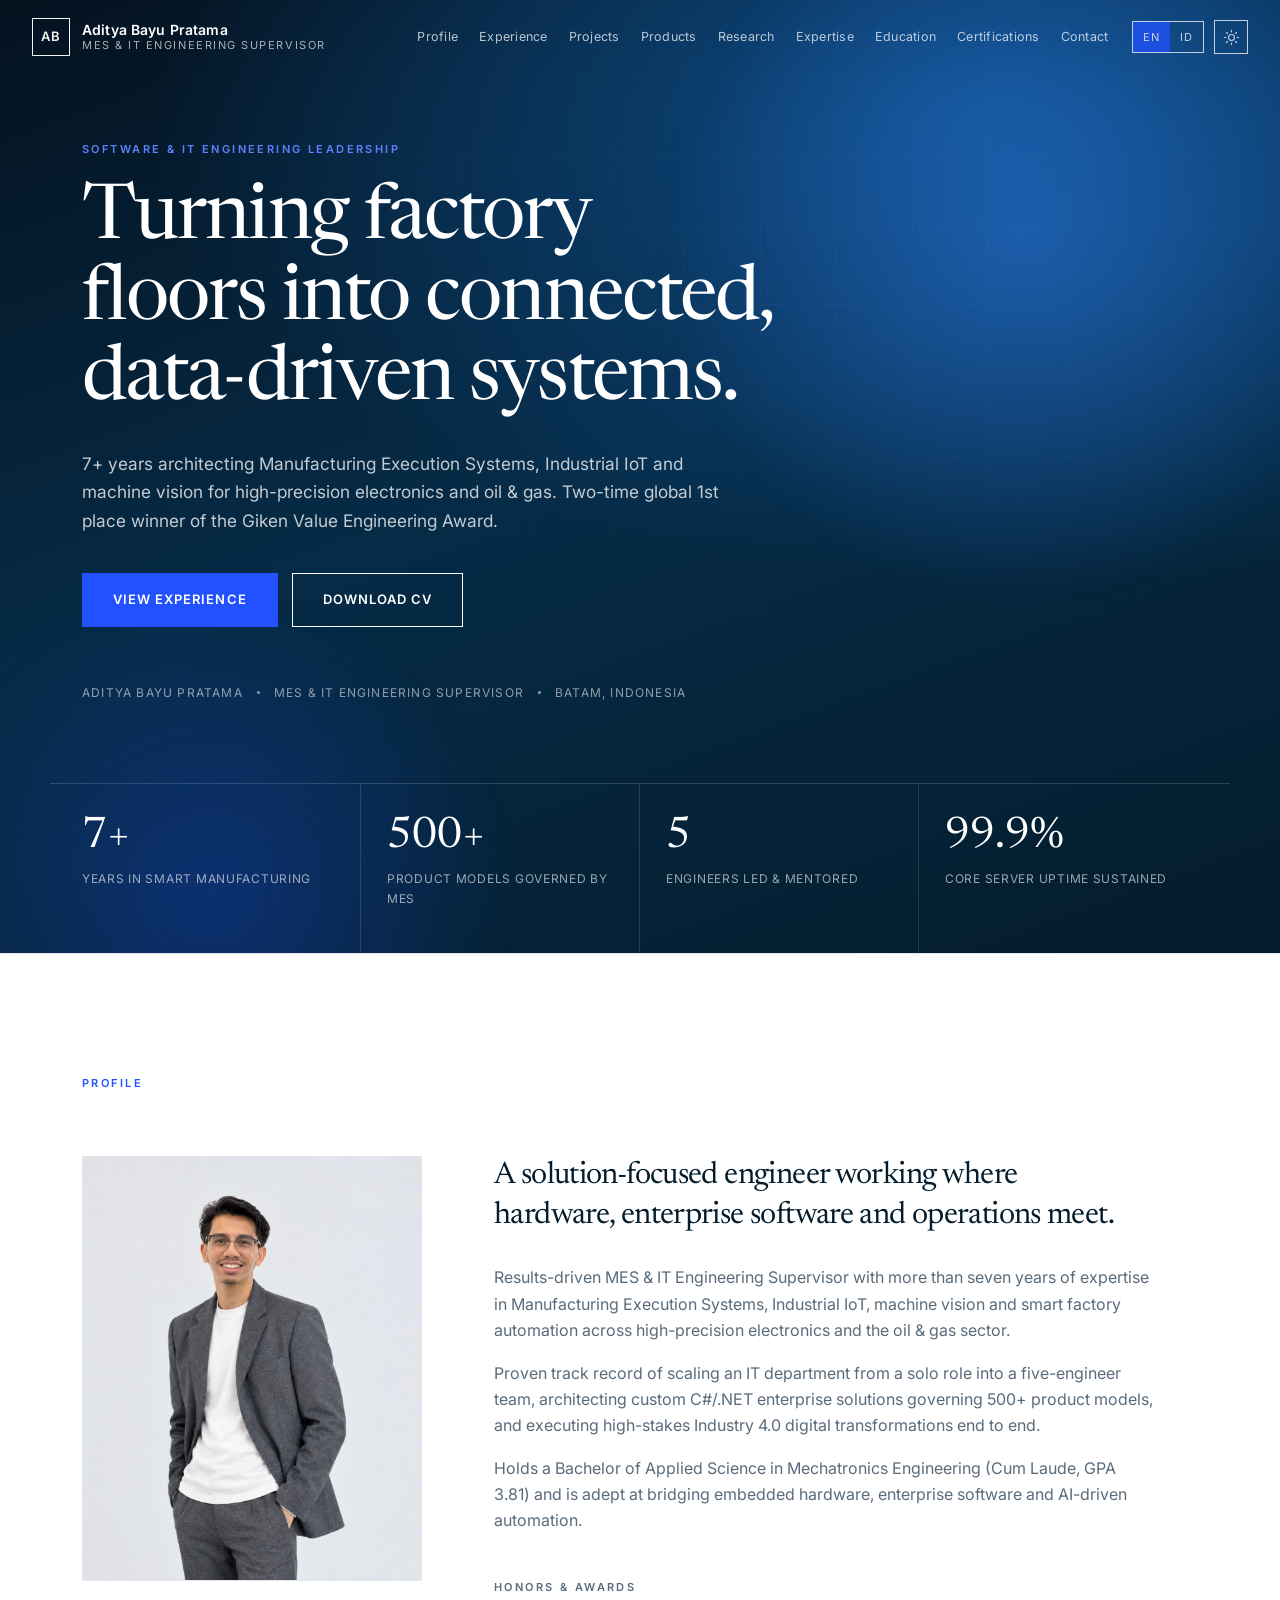
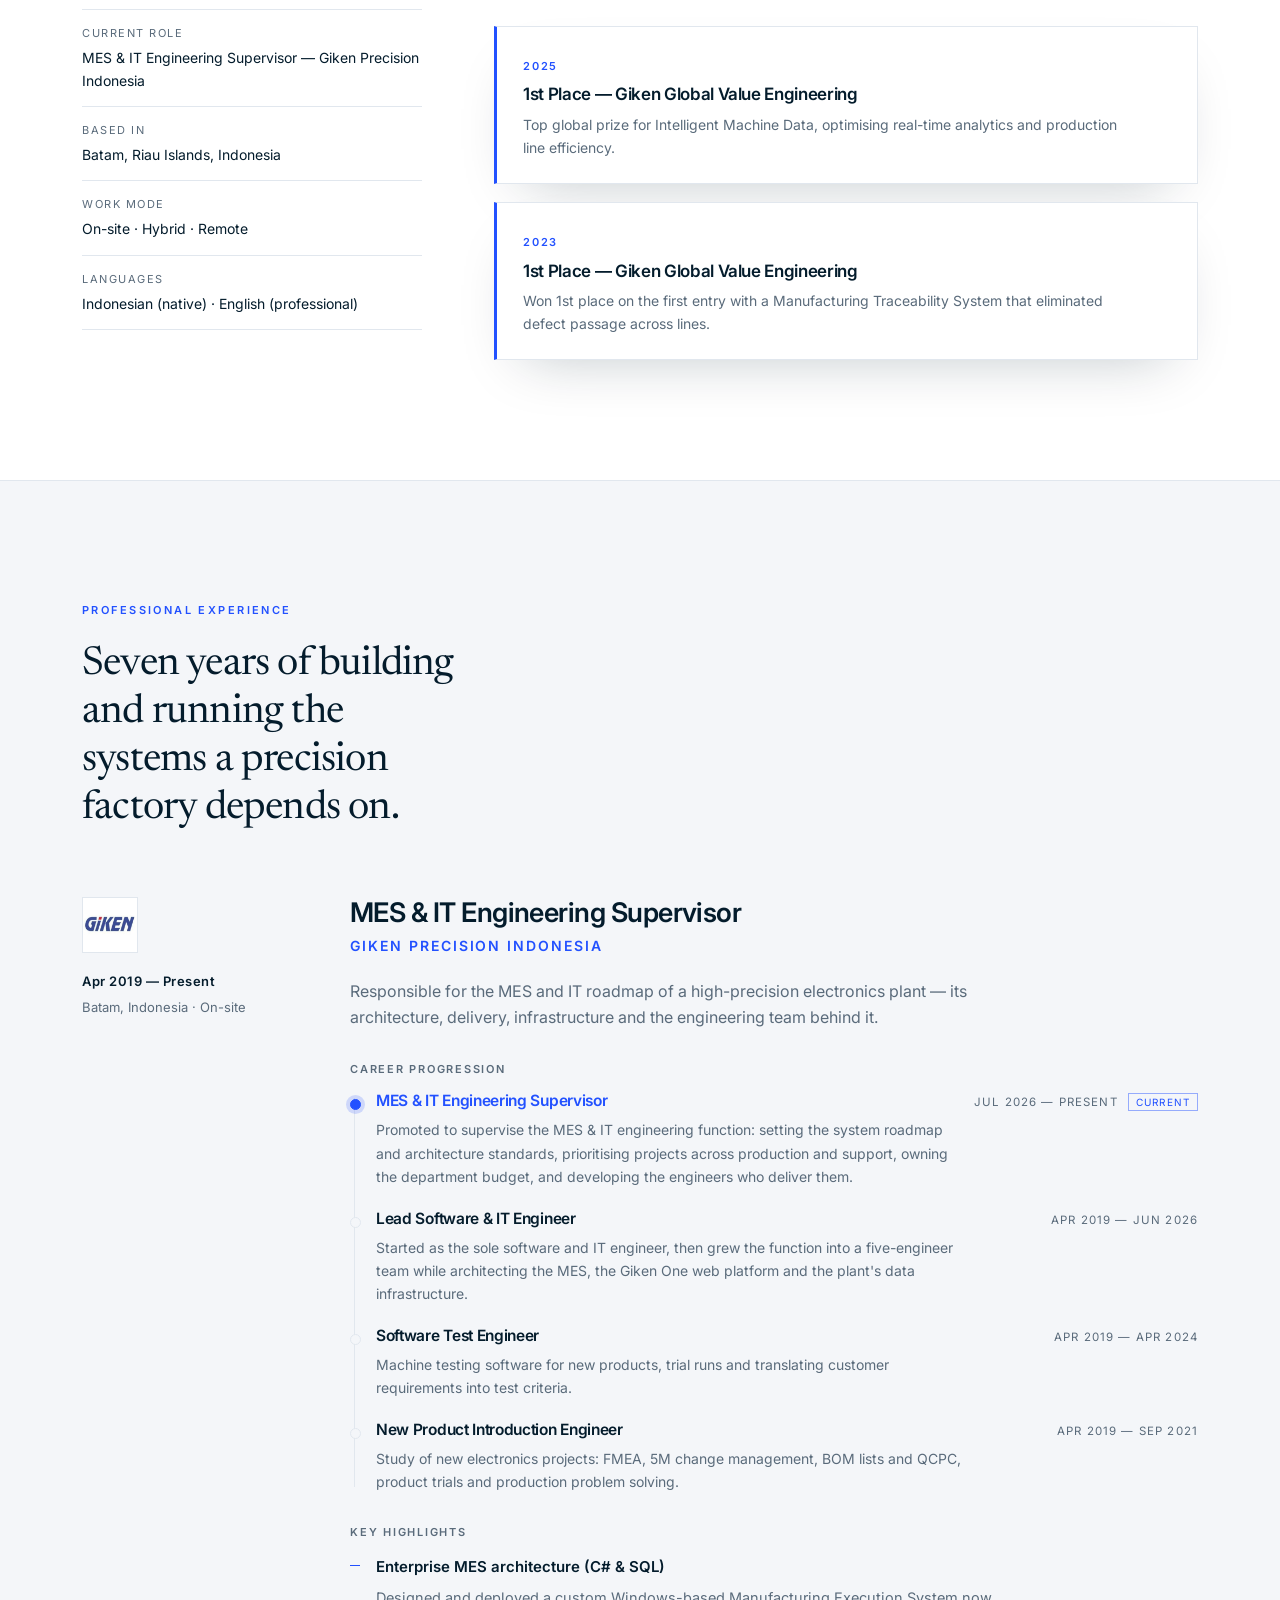
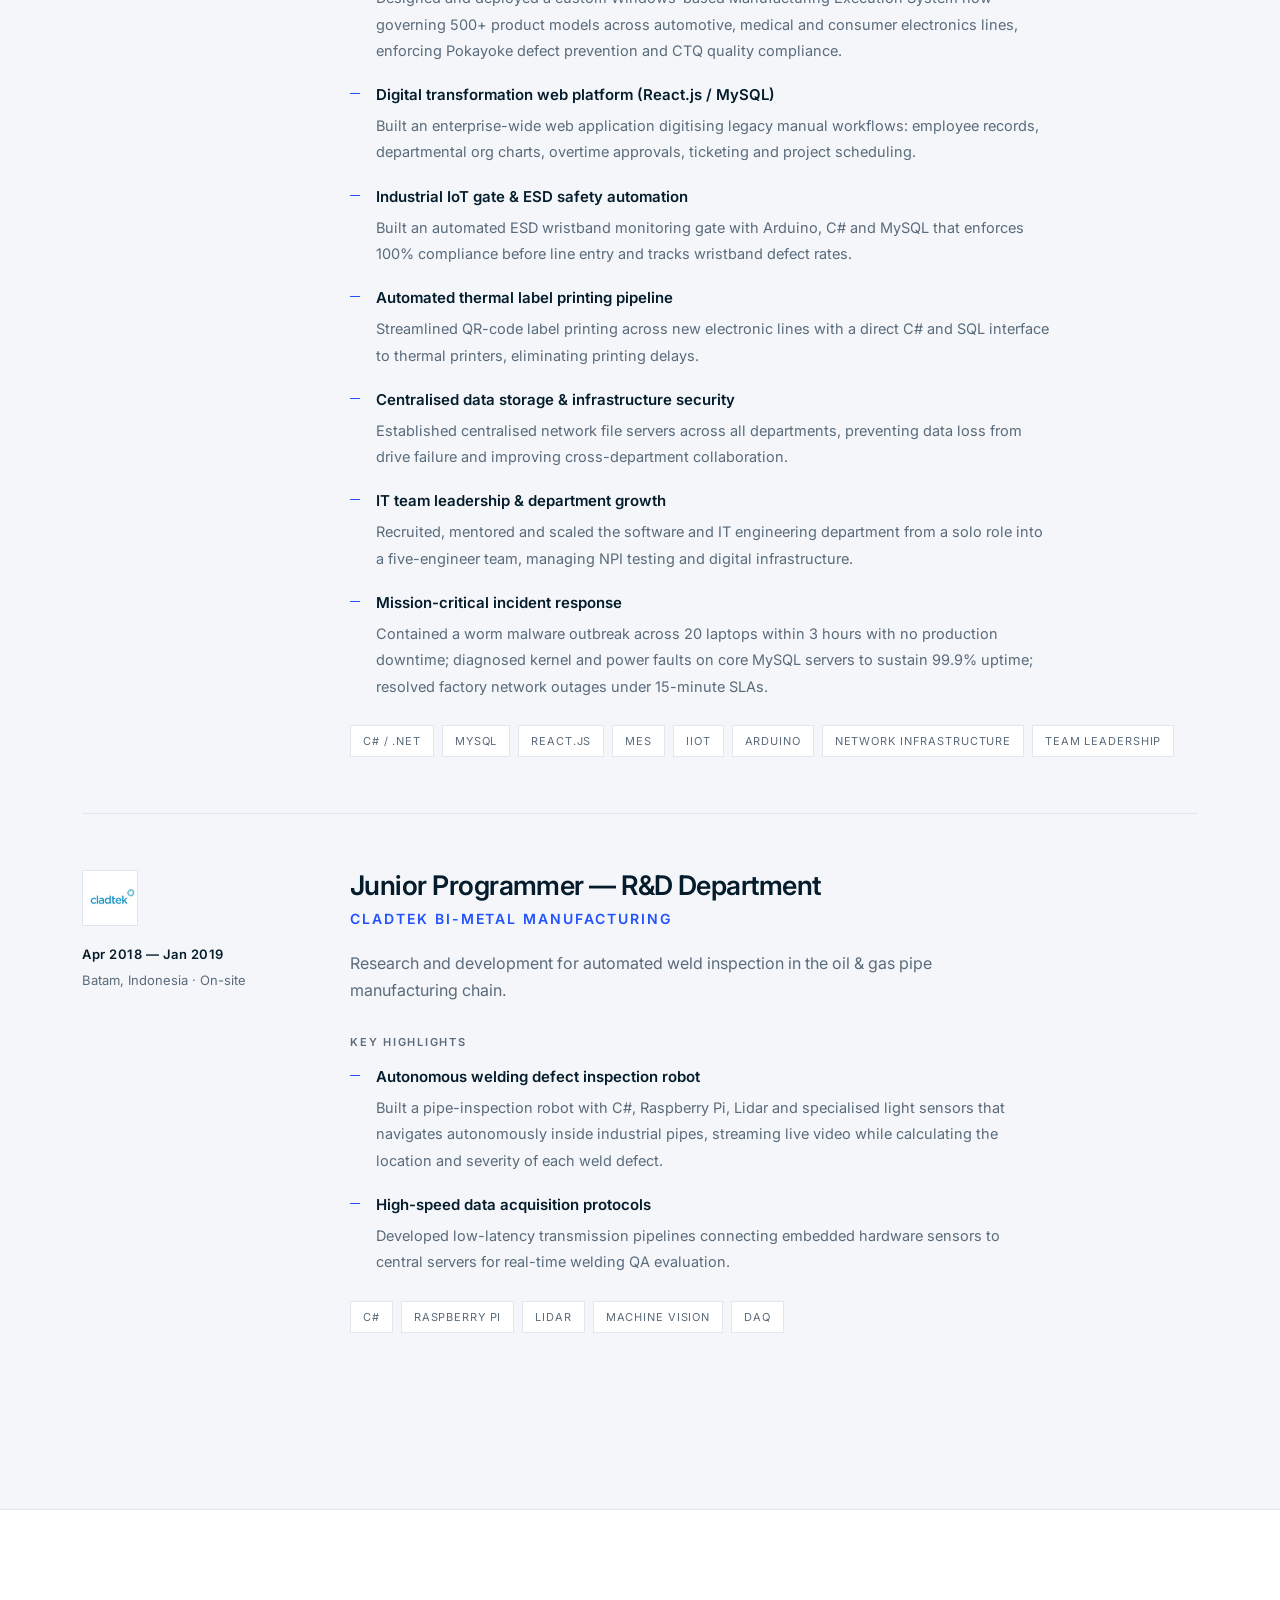
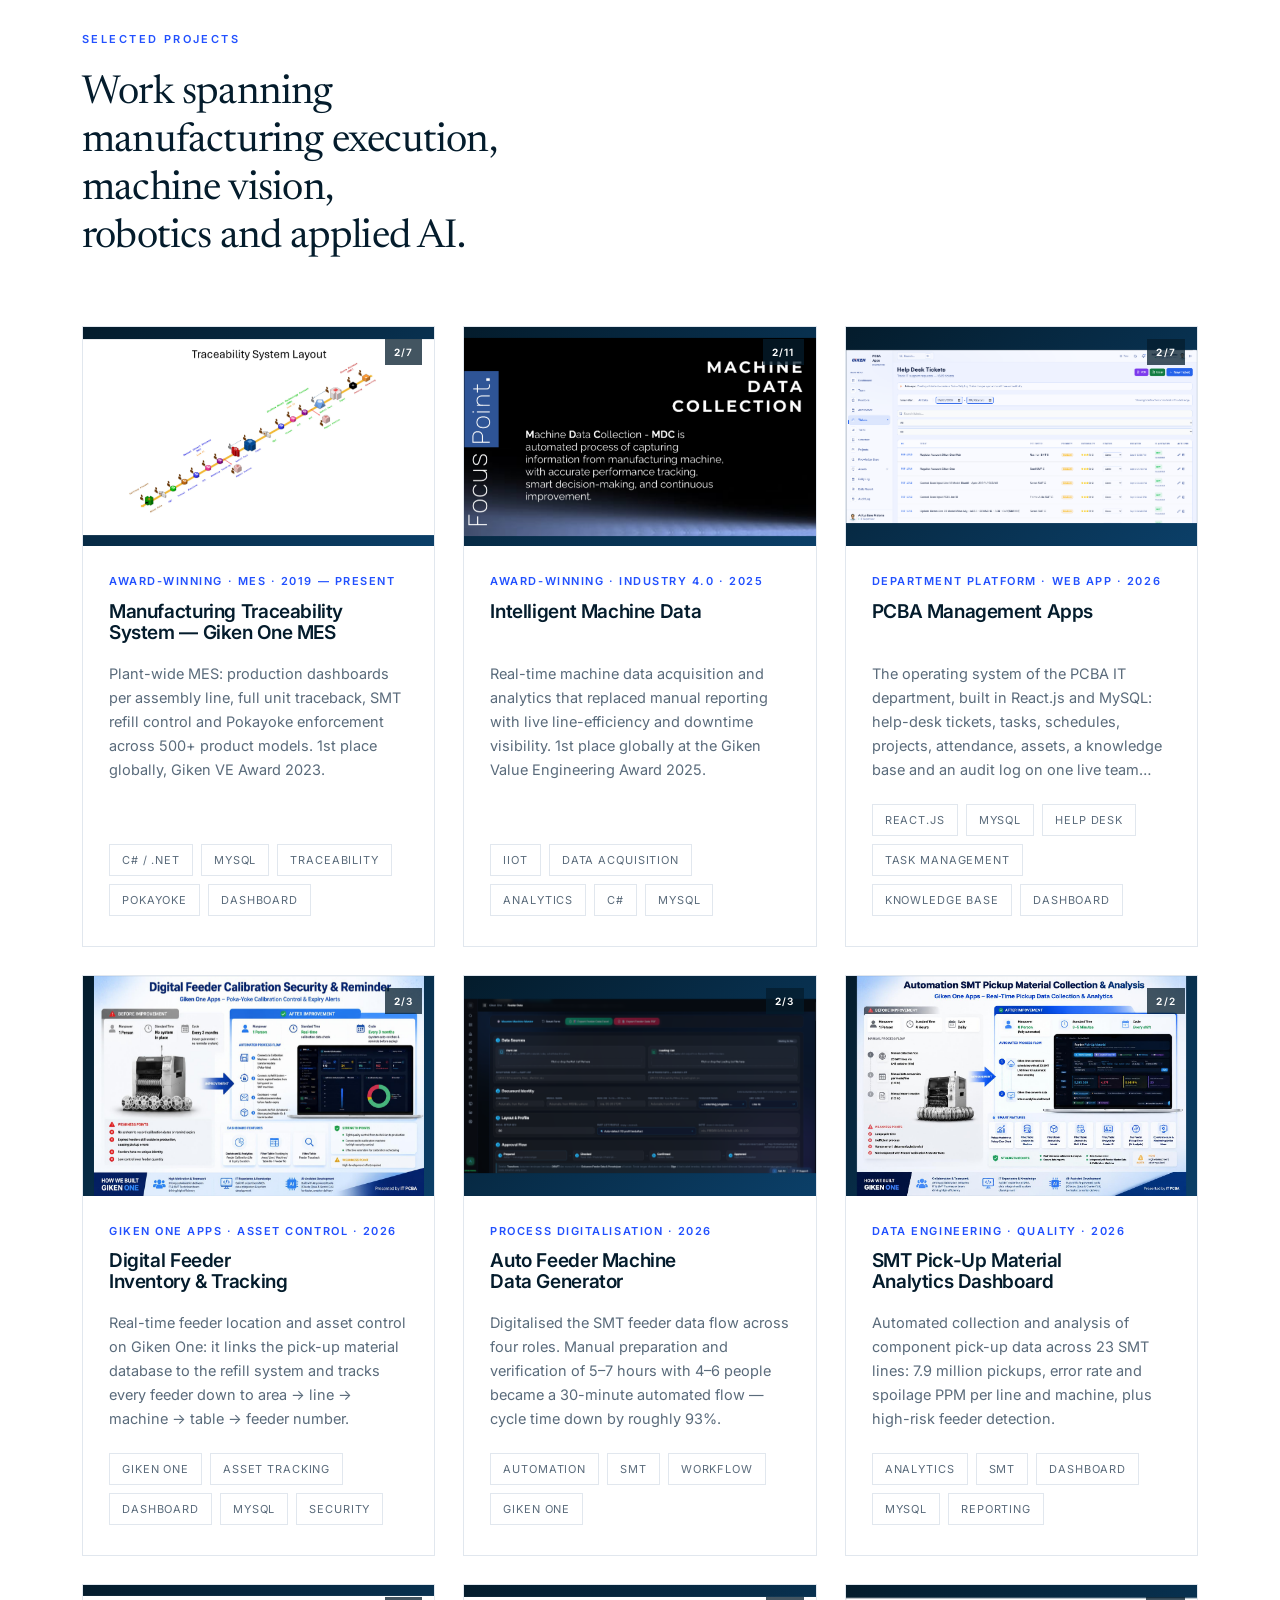
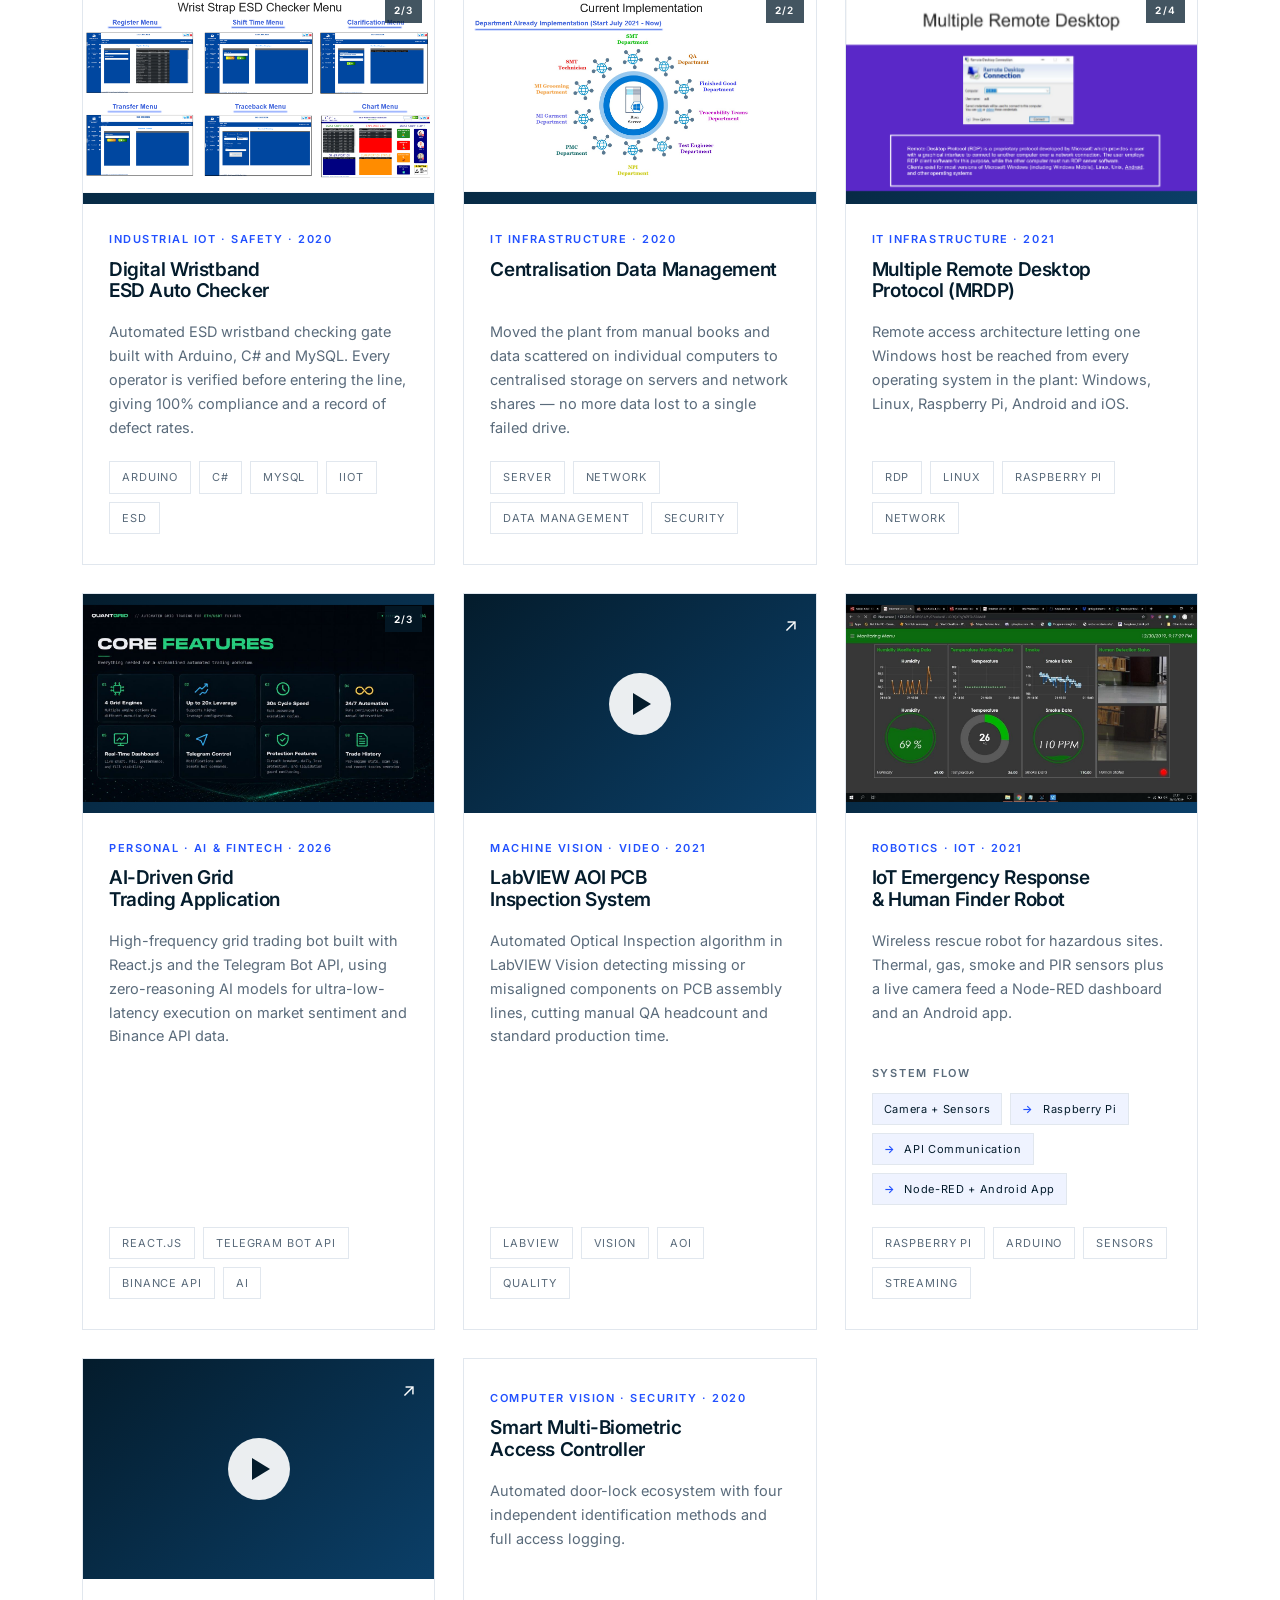
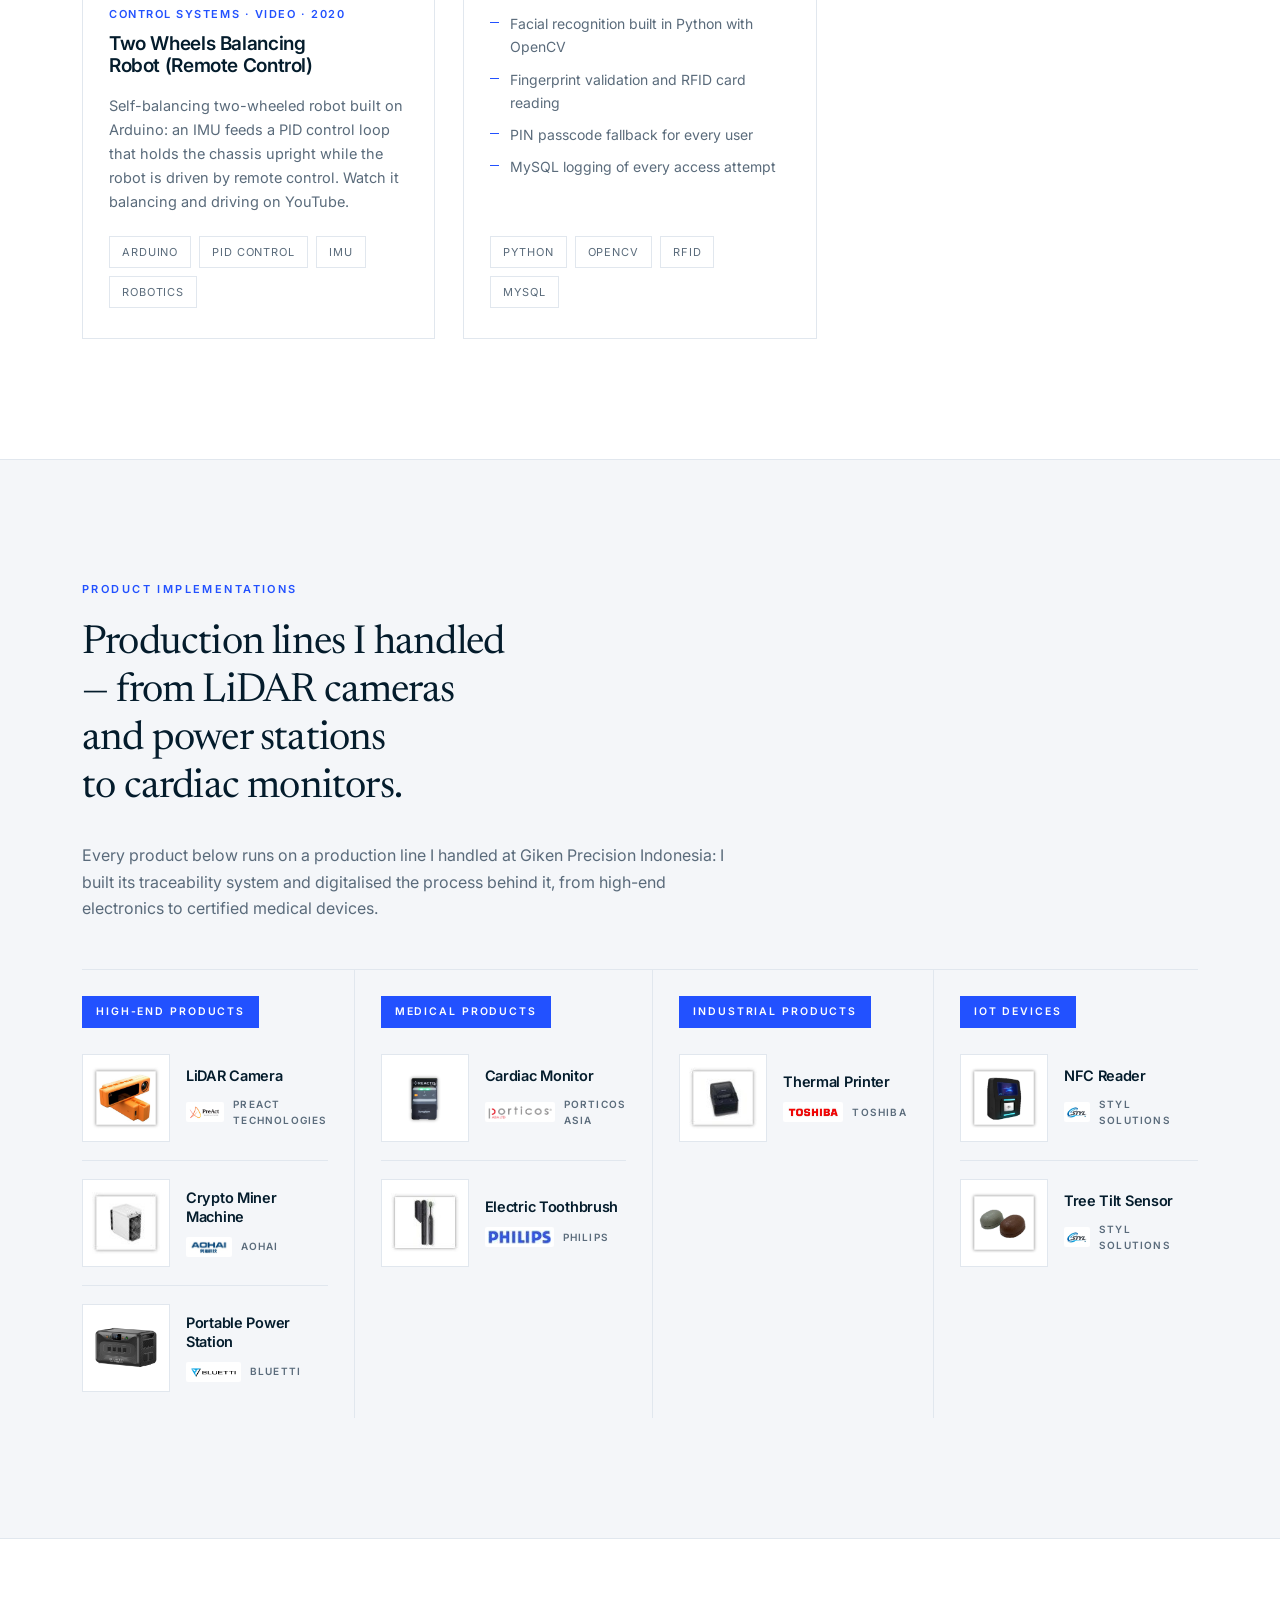
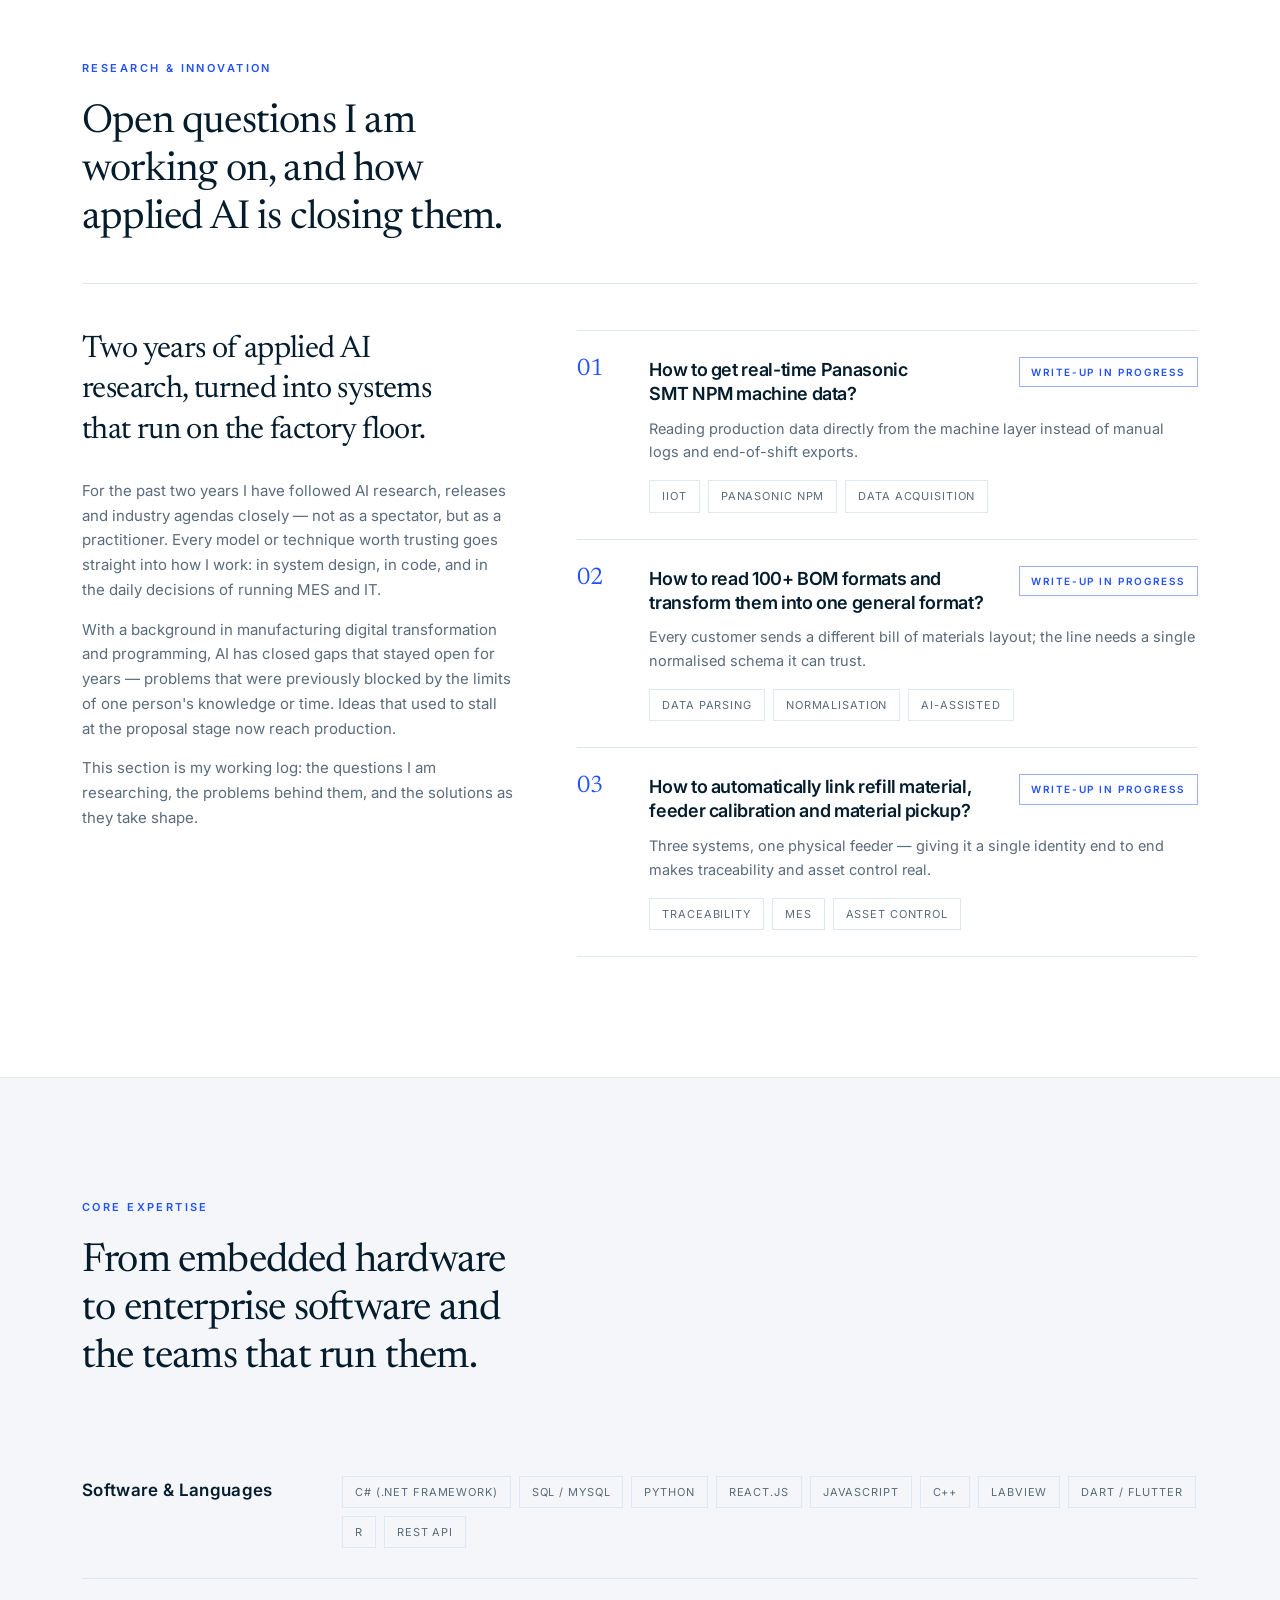
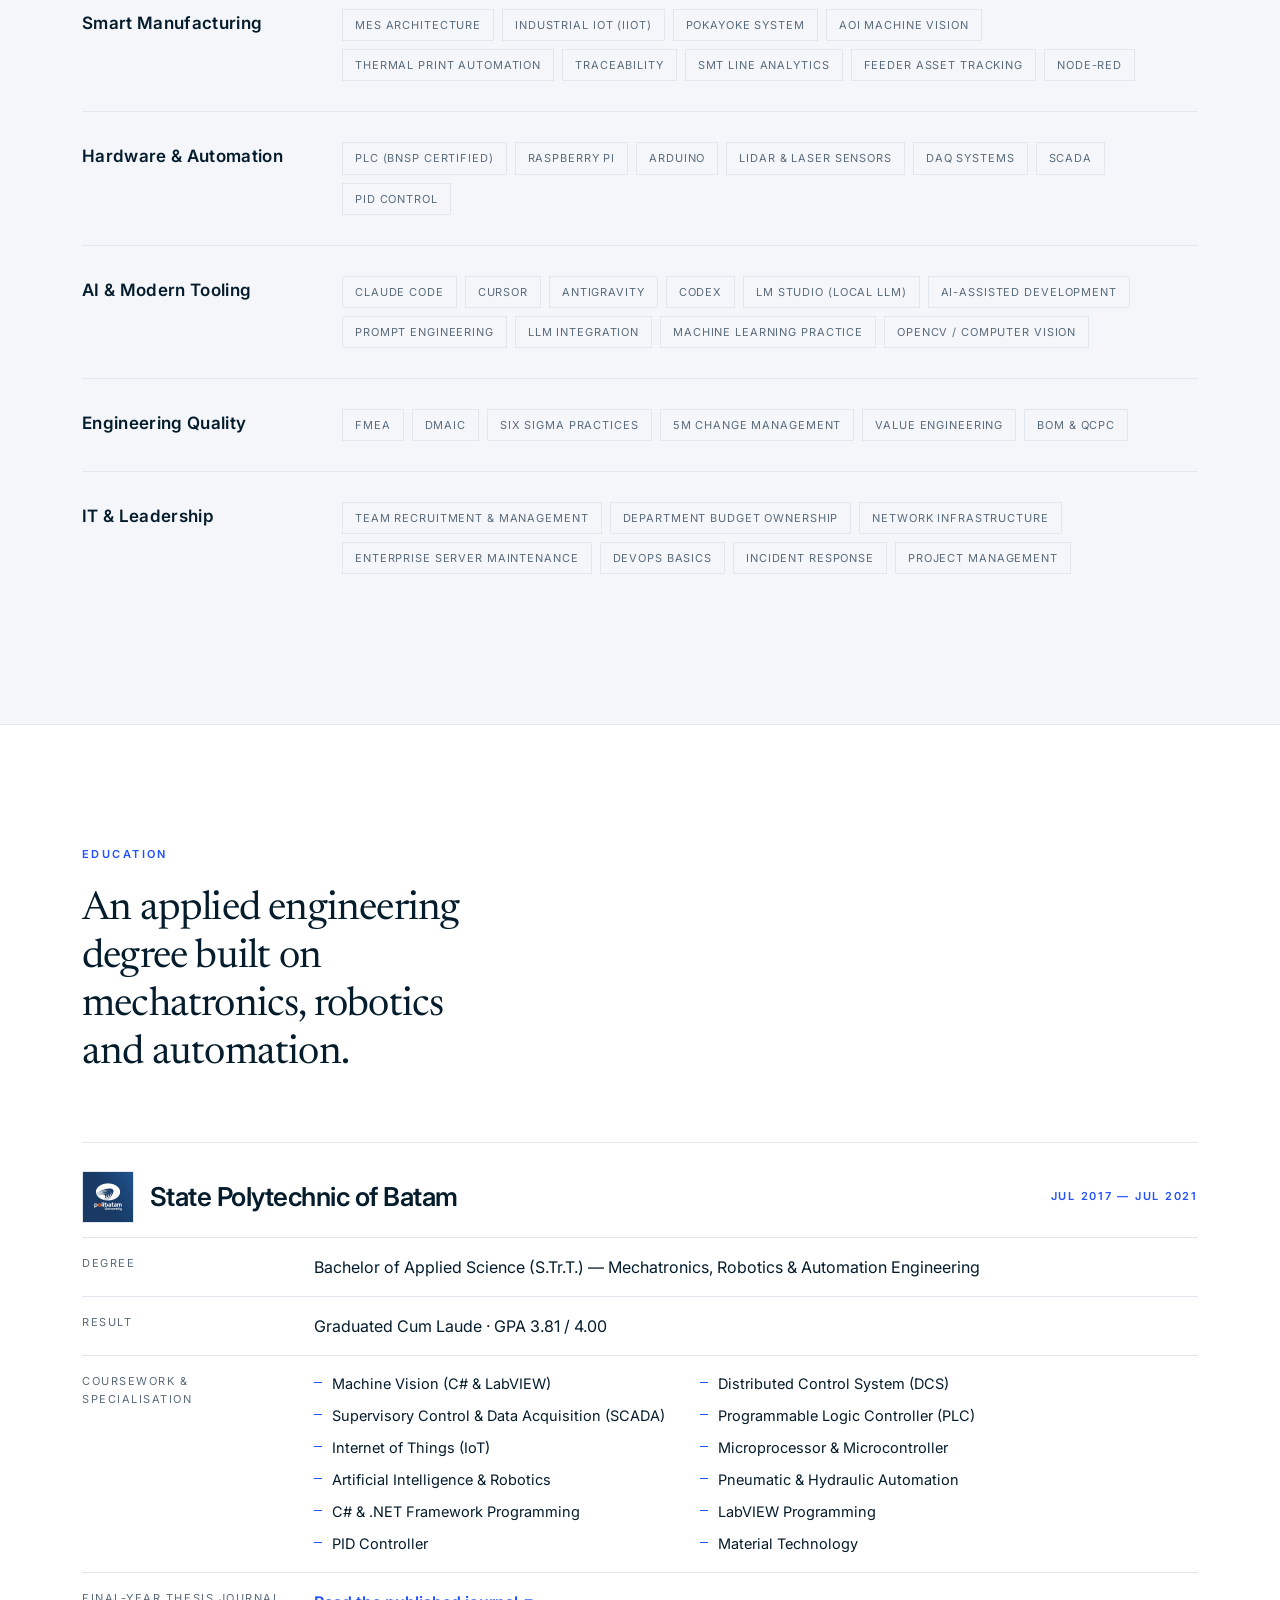
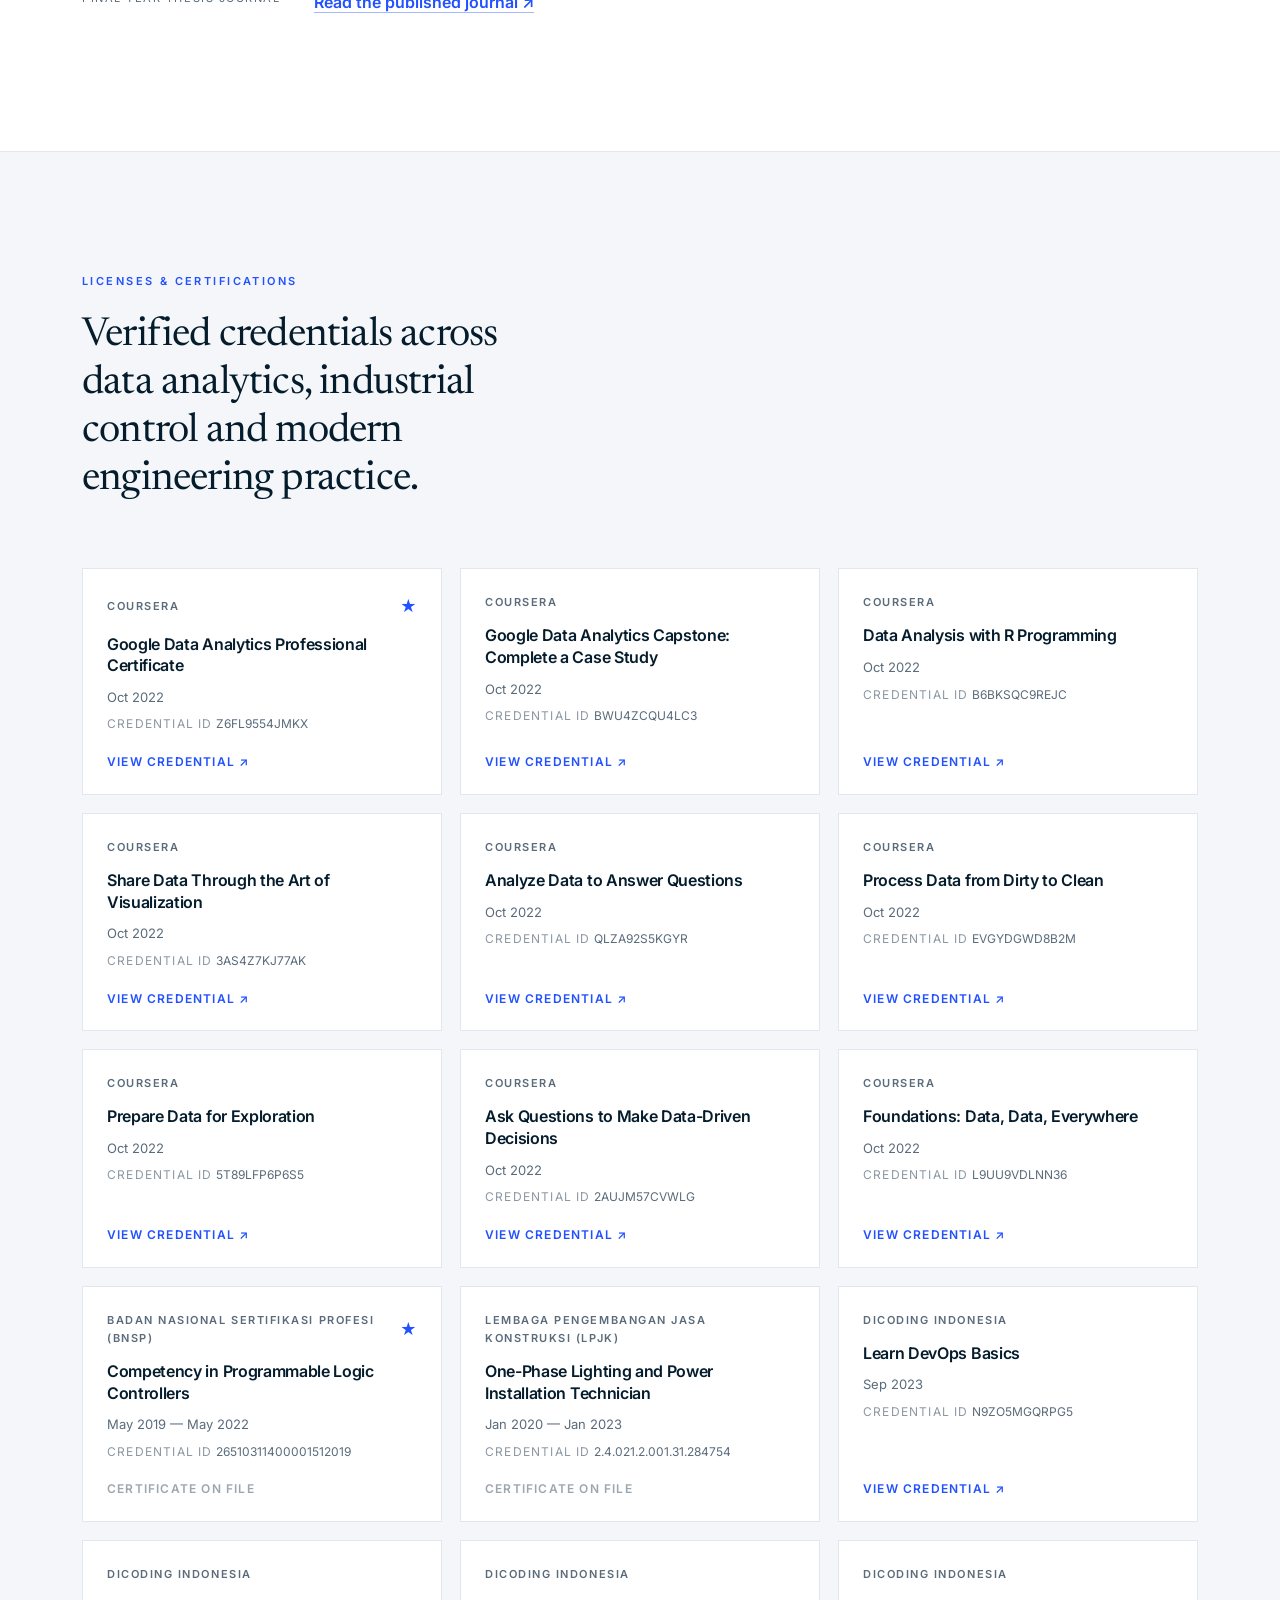
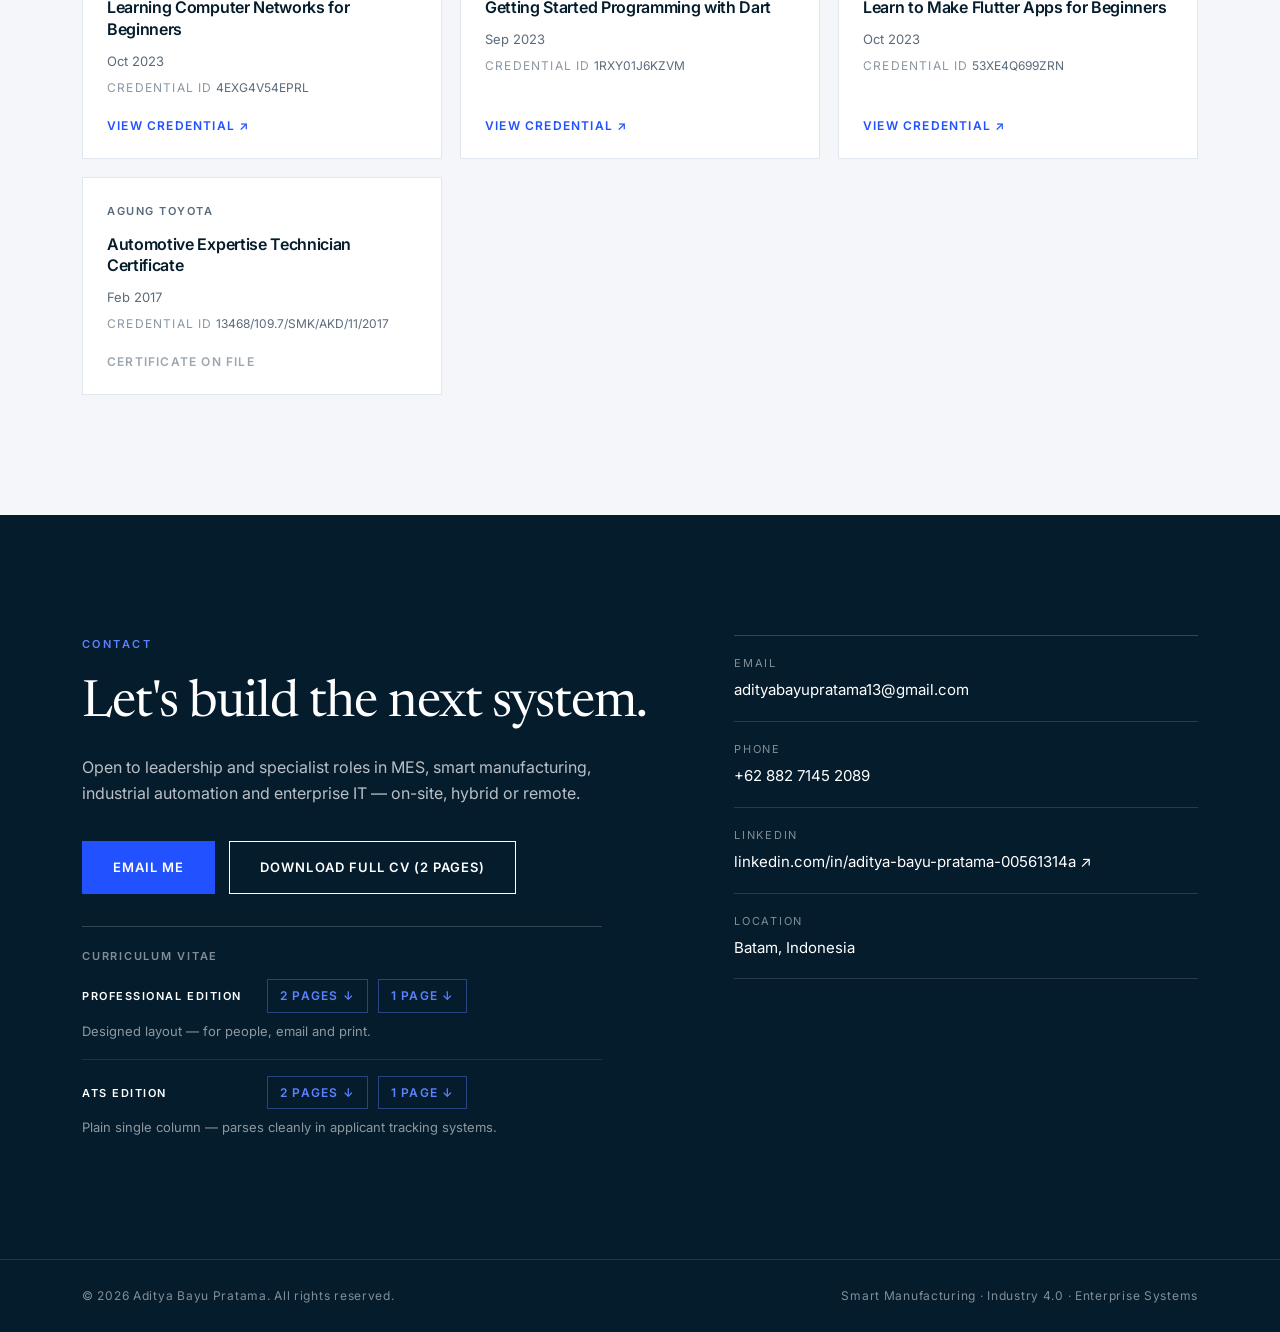
==== commit b398c523: "Retitle the role to MES & IT Engineering Supervisor "Supervisor MES & IT Engineer" followed Indonesi" ====
--- a/index.html
+++ b/index.html
@@ -3,23 +3,23 @@
 <head>
 <meta charset="utf-8">
 <meta name="viewport" content="width=device-width,initial-scale=1">
-<title>Aditya Bayu Pratama — Supervisor MES &amp; IT Engineer</title>
-<meta name="description" content="Aditya Bayu Pratama — Supervisor MES &amp; IT Engineer. Manufacturing Execution Systems, Industrial IoT, machine vision and smart factory automation. Batam, Indonesia.">
+<title>Aditya Bayu Pratama — MES &amp; IT Engineering Supervisor</title>
+<meta name="description" content="Aditya Bayu Pratama — MES &amp; IT Engineering Supervisor. Manufacturing Execution Systems, Industrial IoT, machine vision and smart factory automation. Batam, Indonesia.">
 <meta property="og:type" content="profile">
 <meta property="og:site_name" content="Aditya Bayu Pratama">
 <meta property="og:url" content="https://adityabayupratama13.github.io/CV/">
-<meta property="og:title" content="Aditya Bayu Pratama — Supervisor MES &amp; IT Engineer">
+<meta property="og:title" content="Aditya Bayu Pratama — MES &amp; IT Engineering Supervisor">
 <meta property="og:description" content="7+ years building Manufacturing Execution Systems, Industrial IoT and machine vision for high-precision electronics. Two-time global 1st place, Giken Value Engineering Award.">
 <meta property="og:image" content="https://adityabayupratama13.github.io/CV/assets/img/og-cover.jpg">
 <meta property="og:image:secure_url" content="https://adityabayupratama13.github.io/CV/assets/img/og-cover.jpg">
 <meta property="og:image:type" content="image/jpeg">
 <meta property="og:image:width" content="1200">
 <meta property="og:image:height" content="630">
-<meta property="og:image:alt" content="Aditya Bayu Pratama, Supervisor MES &amp; IT Engineer — 7+ years, 500+ product models, 5 engineers led, two global first places.">
+<meta property="og:image:alt" content="Aditya Bayu Pratama, MES &amp; IT Engineering Supervisor — 7+ years, 500+ product models, 5 engineers led, two global first places.">
 <meta property="og:locale" content="en_US">
 <meta property="og:locale:alternate" content="id_ID">
 <meta name="twitter:card" content="summary_large_image">
-<meta name="twitter:title" content="Aditya Bayu Pratama — Supervisor MES &amp; IT Engineer">
+<meta name="twitter:title" content="Aditya Bayu Pratama — MES &amp; IT Engineering Supervisor">
 <meta name="twitter:description" content="MES, Industrial IoT and machine vision for high-precision manufacturing. Batam, Indonesia.">
 <meta name="twitter:image" content="https://adityabayupratama13.github.io/CV/assets/img/og-cover.jpg">
 <meta name="theme-color" content="#041C2C">
--- a/styles.css
+++ b/styles.css
@@ -696,3 +696,25 @@
   .exp{padding:40px 0}
   .prow{padding:14px 0}
 }
+
+/* ============ CV downloads (two editions) ============ */
+.cv-groups{margin-top:32px;border-top:1px solid rgba(255,255,255,.18);padding-top:20px;max-width:52ch}
+.mini-label.light{color:rgba(255,255,255,.5);margin:0 0 14px}
+.cv-group + .cv-group{margin-top:16px;padding-top:16px;border-top:1px solid rgba(255,255,255,.1)}
+.cv-files{display:flex;align-items:baseline;flex-wrap:wrap;gap:10px}
+.cv-label{
+  font-size:11px;letter-spacing:.14em;text-transform:uppercase;font-weight:600;color:#fff;
+  flex:0 0 175px;
+}
+.cv-files a{
+  font-size:12px;letter-spacing:.1em;text-transform:uppercase;font-weight:600;color:var(--accent-soft);
+  border:1px solid color-mix(in srgb,var(--accent-soft) 40%,transparent);padding:6px 12px;
+  transition:background .25s,border-color .25s,color .25s;
+}
+.cv-files a:hover{background:var(--accent);border-color:var(--accent);color:#fff}
+.cv-note{margin:8px 0 0;font-size:13px;color:rgba(255,255,255,.55)}
+@media (max-width:640px){
+  .cv-label{flex:0 0 100%}
+  .cv-files{gap:8px}
+  .cv-files a{flex:1 1 0;display:inline-flex;justify-content:center;text-align:center}
+}
